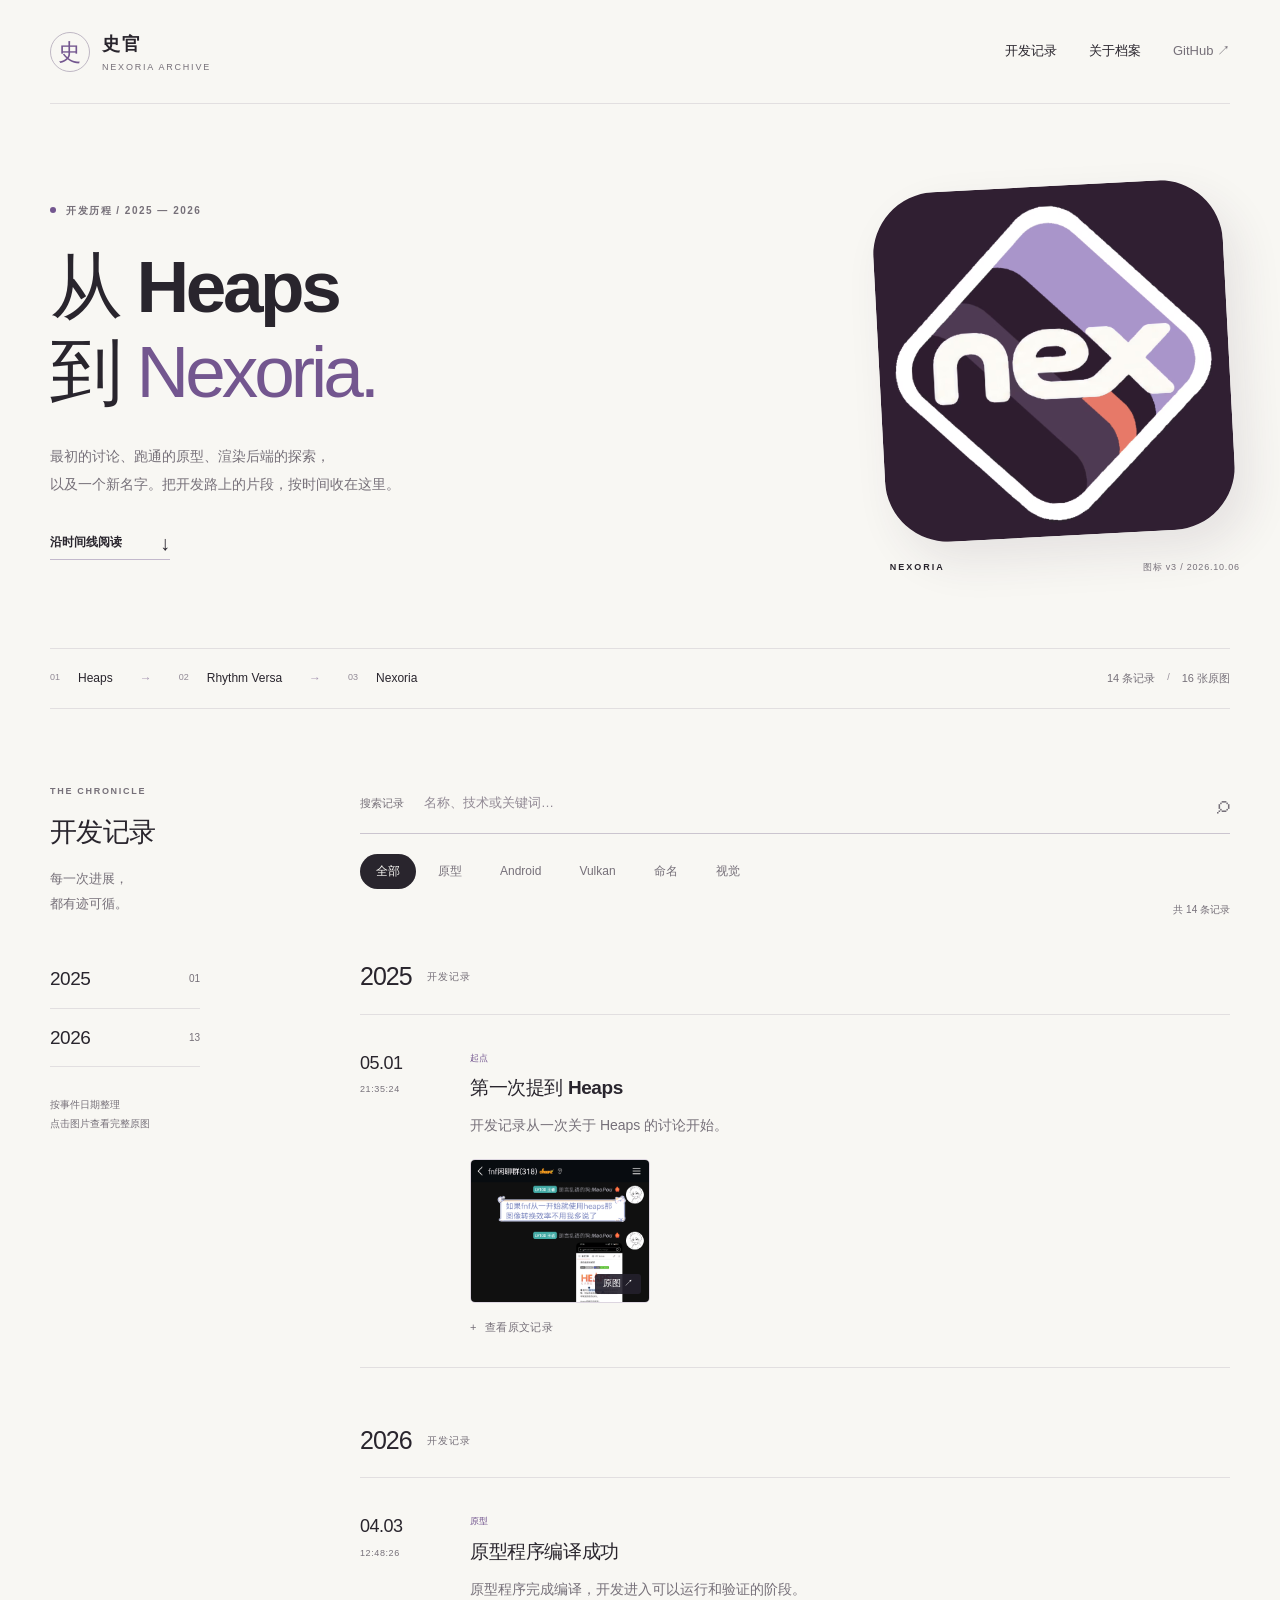
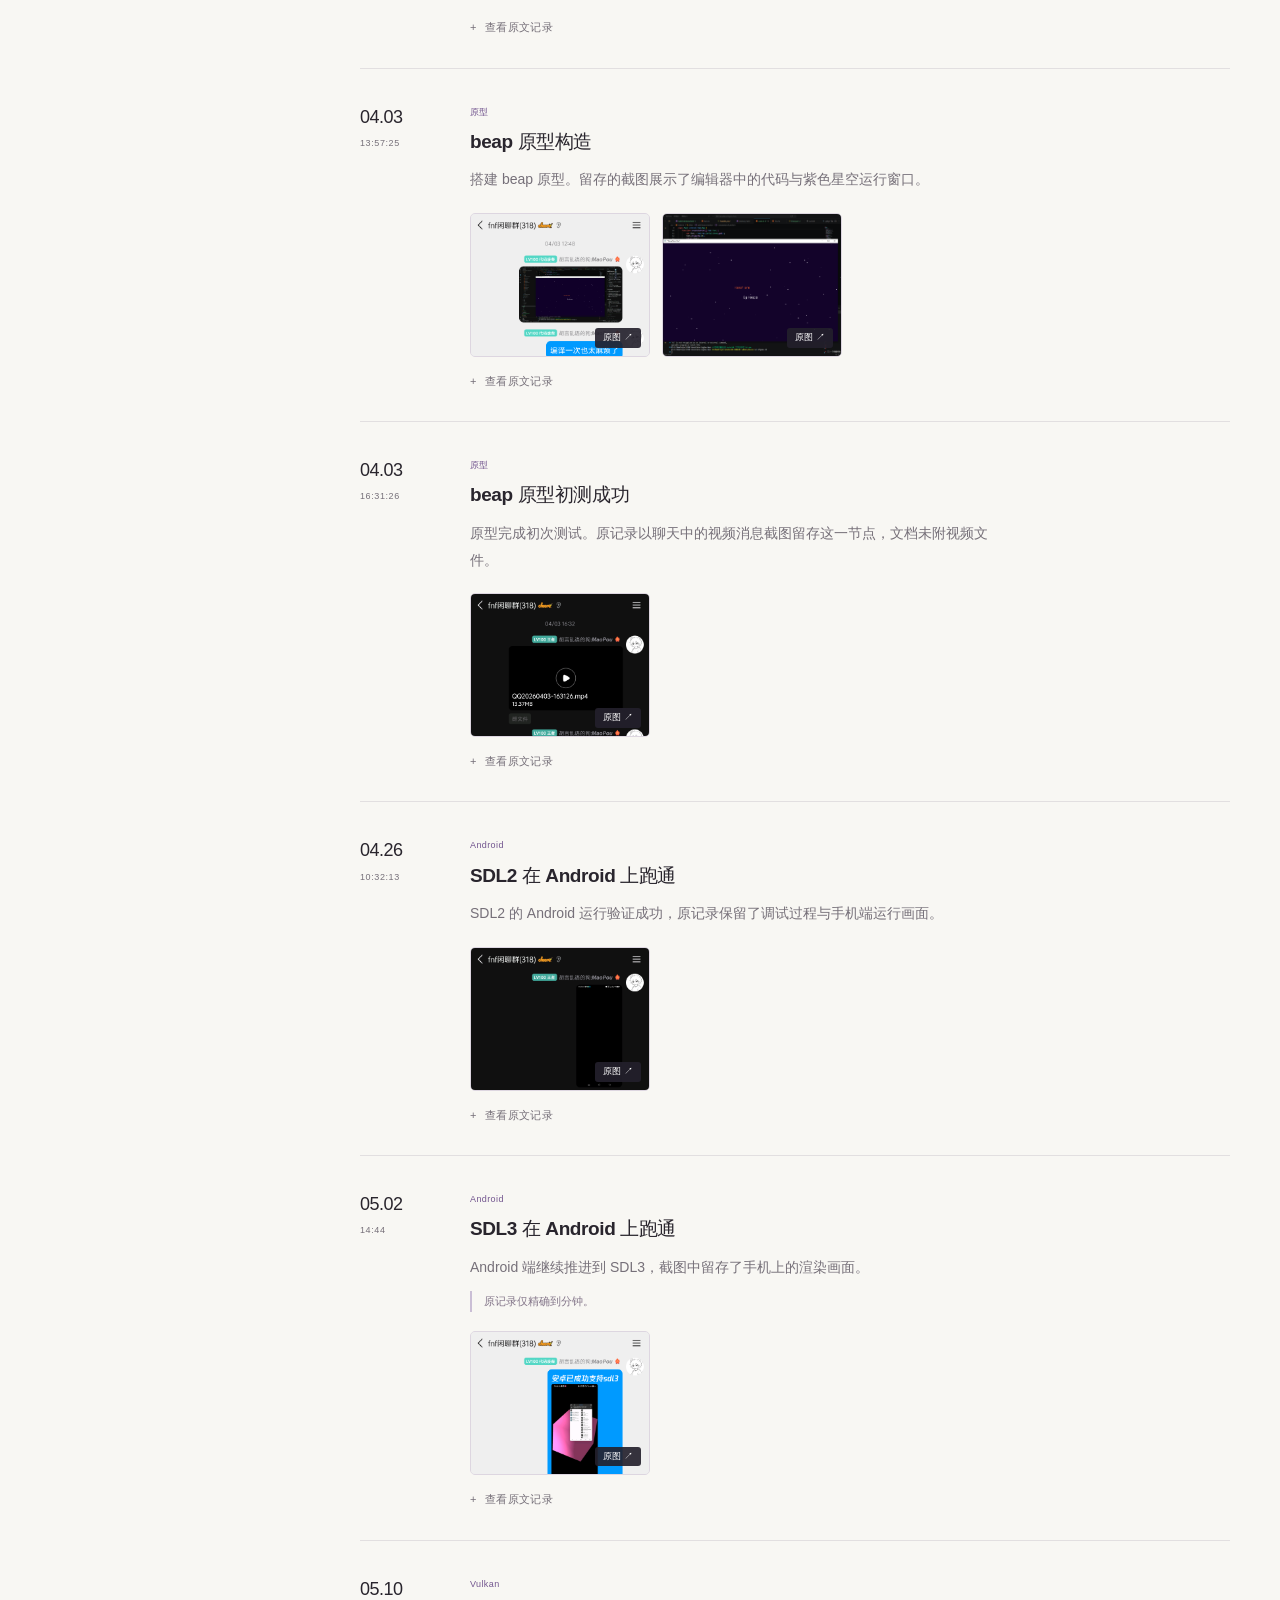
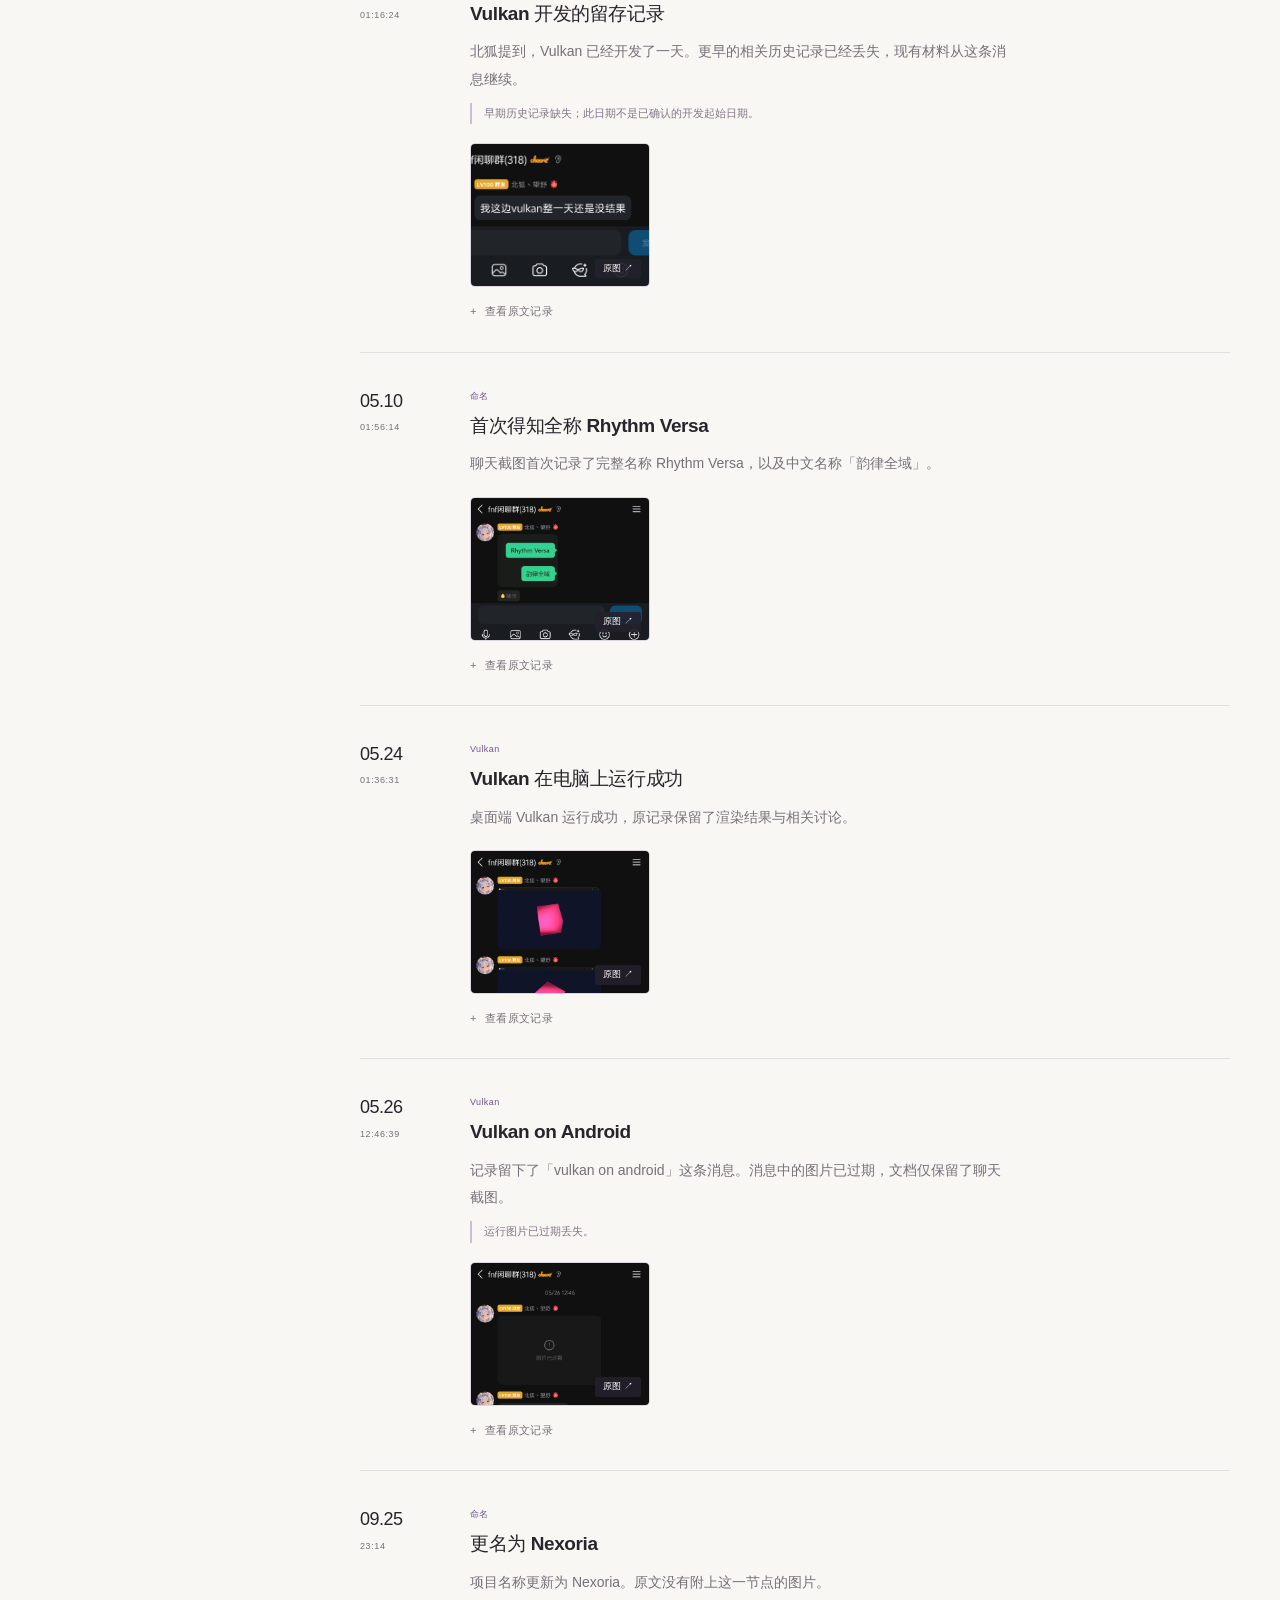
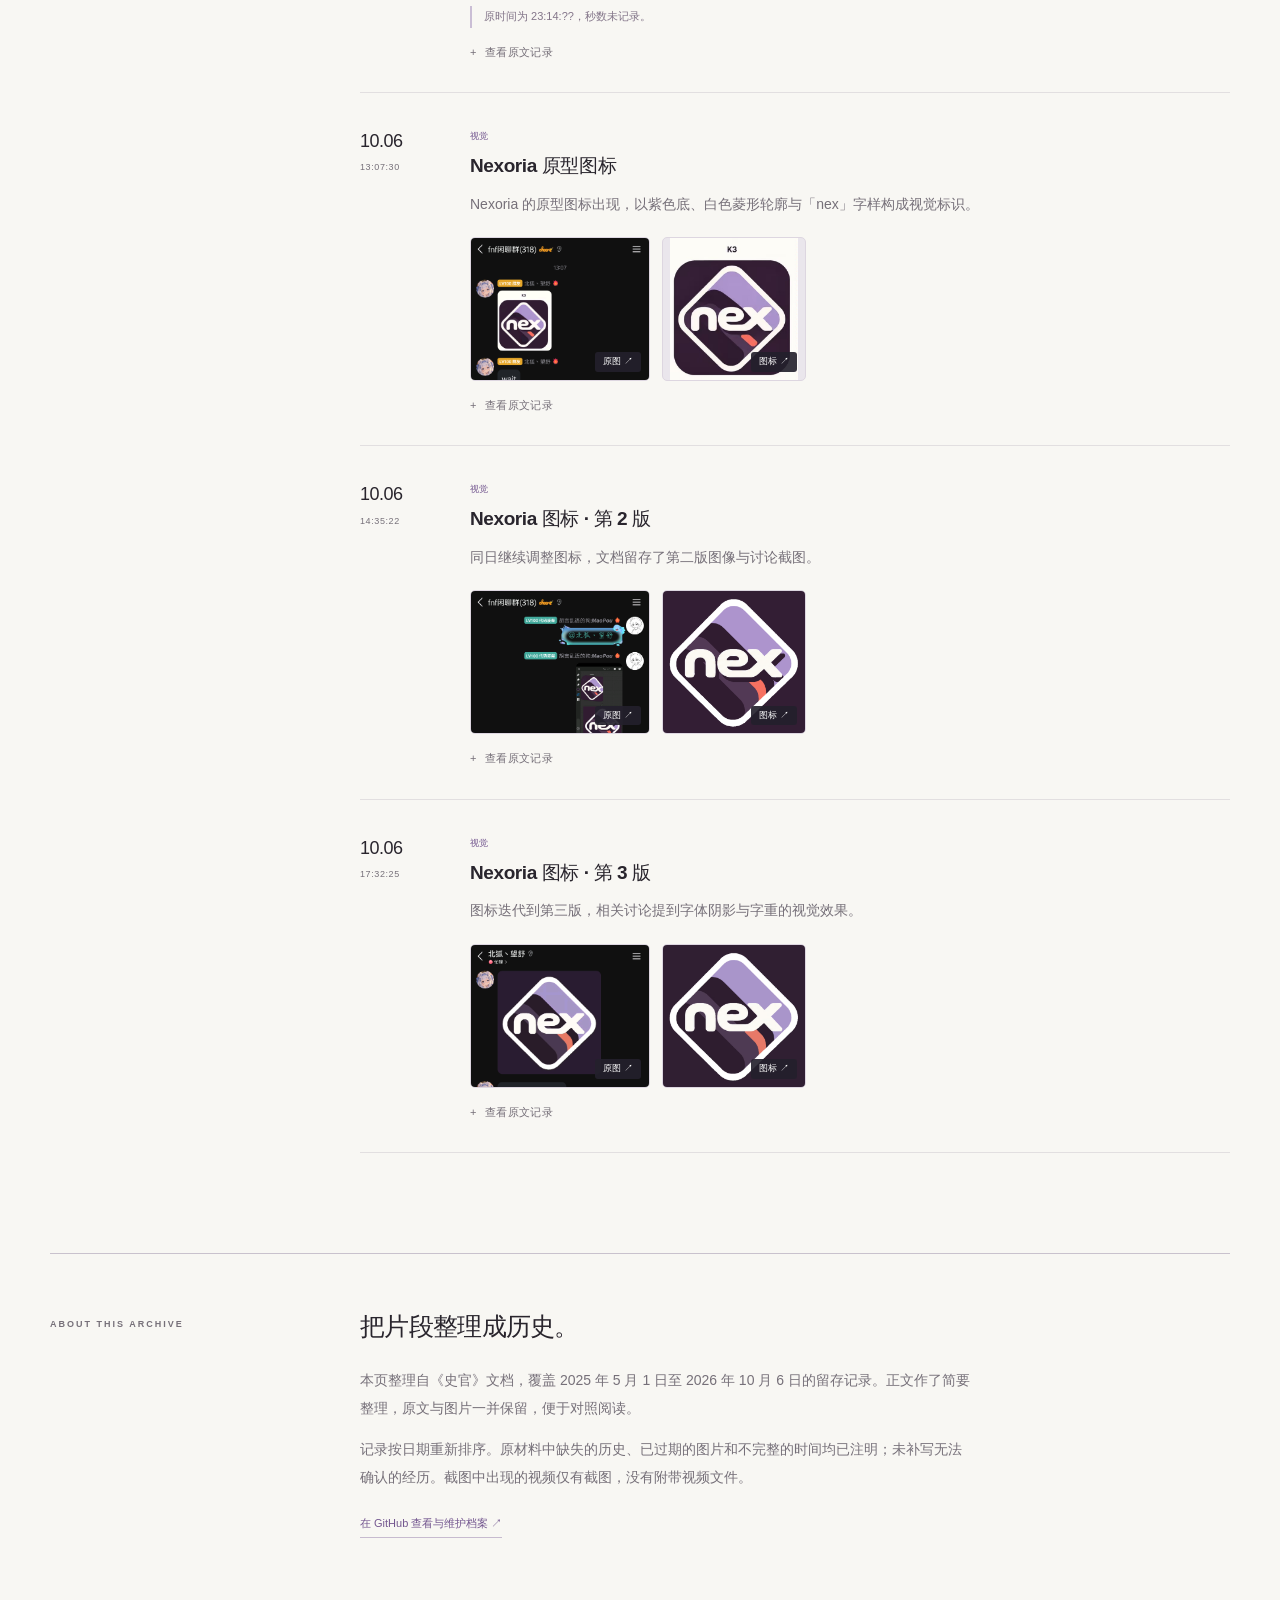
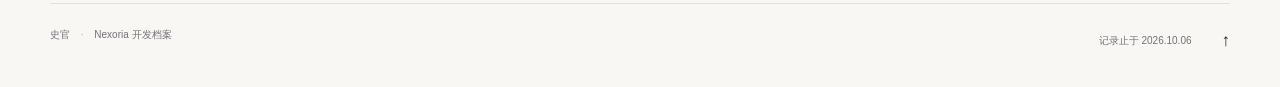
==== index.html @ 2f46d931 "Refresh stylesheet cache after readability update" ====
<!doctype html>
<html lang="zh-CN">
<head>
  <meta charset="utf-8">
  <meta name="viewport" content="width=device-width, initial-scale=1">
  <meta name="theme-color" content="#f8f7f3">
  <meta name="description" content="从 Heaps 的最初讨论到 Nexoria 的命名与图标迭代，整理自《史官》的开发时间线与原始影像。">
  <meta property="og:title" content="史官 — Nexoria 开发记录">
  <meta property="og:description" content="2025—2026 · 从 Heaps 到 Nexoria，开发历程的公开档案。">
  <meta property="og:type" content="website">
  <title>史官 — Nexoria 开发记录</title>
  <link rel="icon" type="image/jpeg" href="assets/image16.jpeg">
  <link rel="stylesheet" href="style.css?v=2">
  <script src="app.js" defer></script>
</head>
<body>
  <a class="skip-link" href="#archive">跳到开发记录</a>
  <header class="masthead wrap">
    <a class="brand" href="#top" aria-label="史官首页"><span class="brand-mark" aria-hidden="true">史</span><span>史官<small>NEXORIA ARCHIVE</small></span></a>
    <nav aria-label="主导航"><a href="#archive">开发记录</a><a href="#about">关于档案</a><a class="repo-link" href="https://github.com/heaps-lib-save/nexoria-history" target="_blank" rel="noopener noreferrer">GitHub ↗</a></nav>
  </header>
  <main id="top">
    <section class="hero wrap" aria-labelledby="hero-title">
      <div class="hero-copy"><p class="eyebrow"><span></span> 开发历程 / 2025 — 2026</p>
        <h1 id="hero-title">从 Heaps<br>到 <em>Nexoria.</em></h1>
        <p class="hero-description">最初的讨论、跑通的原型、渲染后端的探索，<br class="desktop-break">以及一个新名字。把开发路上的片段，按时间收在这里。</p>
        <a class="read-link" href="#archive">沿时间线阅读 <span aria-hidden="true">↓</span></a>
      </div>
      <figure class="hero-art"><img src="assets/image16.jpeg" width="1920" height="1920" alt="Nexoria 第三版图标：紫色底上的白色菱形与 nex 字样"><figcaption><span>NEXORIA</span><span>图标 v3 / 2026.10.06</span></figcaption></figure>
    </section>
    <div class="overview wrap"><p><span>01</span> Heaps <i>→</i> <span>02</span> Rhythm Versa <i>→</i> <span>03</span> Nexoria</p><p class="overview-count">14 条记录 <span>/</span> 16 张原图</p></div>
    <section class="archive wrap" id="archive" aria-labelledby="archive-title">
      <aside class="archive-rail"><div><p class="eyebrow">THE CHRONICLE</p><h2 id="archive-title">开发记录</h2><p class="rail-intro">每一次进展，<br>都有迹可循。</p><nav class="year-nav" aria-label="按年份阅读"><a href="#year-2025">2025 <span>01</span></a><a href="#year-2026">2026 <span>13</span></a></nav><p class="rail-note">按事件日期整理<br>点击图片查看完整原图</p></div></aside>
      <div class="archive-main">
        <div class="tools" hidden><div class="search-field"><label for="search">搜索记录</label><input id="search" type="search" placeholder="名称、技术或关键词…" autocomplete="off"><span aria-hidden="true">⌕</span></div><div class="filters" role="group" aria-label="按主题筛选"><button type="button" data-filter="全部" aria-pressed="true">全部</button><button type="button" data-filter="原型" aria-pressed="false">原型</button><button type="button" data-filter="Android" aria-pressed="false">Android</button><button type="button" data-filter="Vulkan" aria-pressed="false">Vulkan</button><button type="button" data-filter="命名" aria-pressed="false">命名</button><button type="button" data-filter="视觉" aria-pressed="false">视觉</button></div><p id="result-status" class="result-status" aria-live="polite">共 14 条记录</p></div>
        <div class="timeline"><h2 class="year-heading" id="year-2025"><span>2025</span><small>开发记录</small></h2>
<article class="event" id="first-heaps" data-category="起点" data-year="2025">
      <div class="event-date"><time datetime="2025-05-01T21:35:24"><span>05.01</span><small>21:35:24</small></time></div>
      <div class="event-body"><span class="category">起点</span><h3><a href="#first-heaps">第一次提到 Heaps</a></h3><p>开发记录从一次关于 Heaps 的讨论开始。</p><div class="event-images"><a class="image-link " href="assets/image1.jpeg" data-caption="第一次提到 Heaps · 原始记录" aria-label="查看第一次提到 Heaps · 原始记录"><img src="assets/image1.jpeg" alt="第一次提到 Heaps · 原始记录" loading="lazy" width="180" height="144"><span>原图 ↗</span></a></div>
        <details class="source"><summary>查看原文记录</summary><p>第一次提到heaps</p></details>
      </div>
    </article>
<h2 class="year-heading" id="year-2026"><span>2026</span><small>开发记录</small></h2>
<article class="event" id="prototype-build" data-category="原型" data-year="2026">
      <div class="event-date"><time datetime="2026-04-03T12:48:26"><span>04.03</span><small>12:48:26</small></time></div>
      <div class="event-body"><span class="category">原型</span><h3><a href="#prototype-build">原型程序编译成功</a></h3><p>原型程序完成编译，开发进入可以运行和验证的阶段。</p>
        <details class="source"><summary>查看原文记录</summary><p>原型程序编译成功</p></details>
      </div>
    </article>
<article class="event" id="beap-prototype" data-category="原型" data-year="2026">
      <div class="event-date"><time datetime="2026-04-03T13:57:25"><span>04.03</span><small>13:57:25</small></time></div>
      <div class="event-body"><span class="category">原型</span><h3><a href="#beap-prototype">beap 原型构造</a></h3><p>搭建 beap 原型。留存的截图展示了编辑器中的代码与紫色星空运行窗口。</p><div class="event-images"><a class="image-link " href="assets/image2.jpeg" data-caption="beap 原型构造 · 原始记录" aria-label="查看beap 原型构造 · 原始记录"><img src="assets/image2.jpeg" alt="beap 原型构造 · 原始记录" loading="lazy" width="180" height="144"><span>原图 ↗</span></a><a class="image-link " href="assets/image3.jpeg" data-caption="beap 原型构造 · 原始记录" aria-label="查看beap 原型构造 · 原始记录"><img src="assets/image3.jpeg" alt="beap 原型构造 · 原始记录" loading="lazy" width="180" height="144"><span>原图 ↗</span></a></div>
        <details class="source"><summary>查看原文记录</summary><p>beap原型构造</p></details>
      </div>
    </article>
<article class="event" id="prototype-test" data-category="原型" data-year="2026">
      <div class="event-date"><time datetime="2026-04-03T16:31:26"><span>04.03</span><small>16:31:26</small></time></div>
      <div class="event-body"><span class="category">原型</span><h3><a href="#prototype-test">beap 原型初测成功</a></h3><p>原型完成初次测试。原记录以聊天中的视频消息截图留存这一节点，文档未附视频文件。</p><div class="event-images"><a class="image-link " href="assets/image4.jpeg" data-caption="beap 原型初测成功 · 原始记录" aria-label="查看beap 原型初测成功 · 原始记录"><img src="assets/image4.jpeg" alt="beap 原型初测成功 · 原始记录" loading="lazy" width="180" height="144"><span>原图 ↗</span></a></div>
        <details class="source"><summary>查看原文记录</summary><p>beap原型初测成功</p></details>
      </div>
    </article>
<article class="event" id="sdl2-android" data-category="Android" data-year="2026">
      <div class="event-date"><time datetime="2026-04-26T10:32:13"><span>04.26</span><small>10:32:13</small></time></div>
      <div class="event-body"><span class="category">Android</span><h3><a href="#sdl2-android">SDL2 在 Android 上跑通</a></h3><p>SDL2 的 Android 运行验证成功，原记录保留了调试过程与手机端运行画面。</p><div class="event-images"><a class="image-link " href="assets/image5.jpeg" data-caption="SDL2 在 Android 上跑通 · 原始记录" aria-label="查看SDL2 在 Android 上跑通 · 原始记录"><img src="assets/image5.jpeg" alt="SDL2 在 Android 上跑通 · 原始记录" loading="lazy" width="180" height="144"><span>原图 ↗</span></a></div>
        <details class="source"><summary>查看原文记录</summary><p>sdl2安卓跑通</p></details>
      </div>
    </article>
<article class="event" id="sdl3-android" data-category="Android" data-year="2026">
      <div class="event-date"><time datetime="2026-05-02T14:44"><span>05.02</span><small>14:44</small></time></div>
      <div class="event-body"><span class="category">Android</span><h3><a href="#sdl3-android">SDL3 在 Android 上跑通</a></h3><p>Android 端继续推进到 SDL3，截图中留存了手机上的渲染画面。</p><p class="record-note">原记录仅精确到分钟。</p><div class="event-images"><a class="image-link " href="assets/image6.jpeg" data-caption="SDL3 在 Android 上跑通 · 原始记录" aria-label="查看SDL3 在 Android 上跑通 · 原始记录"><img src="assets/image6.jpeg" alt="SDL3 在 Android 上跑通 · 原始记录" loading="lazy" width="180" height="144"><span>原图 ↗</span></a></div>
        <details class="source"><summary>查看原文记录</summary><p>sdl3安卓跑通</p></details>
      </div>
    </article>
<article class="event" id="vulkan-start" data-category="Vulkan" data-year="2026">
      <div class="event-date"><time datetime="2026-05-10T01:16:24"><span>05.10</span><small>01:16:24</small></time></div>
      <div class="event-body"><span class="category">Vulkan</span><h3><a href="#vulkan-start">Vulkan 开发的留存记录</a></h3><p>北狐提到，Vulkan 已经开发了一天。更早的相关历史记录已经丢失，现有材料从这条消息继续。</p><p class="record-note">早期历史记录缺失；此日期不是已确认的开发起始日期。</p><div class="event-images"><a class="image-link " href="assets/image7.jpeg" data-caption="Vulkan 开发的留存记录 · 原始记录" aria-label="查看Vulkan 开发的留存记录 · 原始记录"><img src="assets/image7.jpeg" alt="Vulkan 开发的留存记录 · 原始记录" loading="lazy" width="180" height="144"><span>原图 ↗</span></a></div>
        <details class="source"><summary>查看原文记录</summary><p>北狐提到vulkan已经整了一天，过去历史丢失</p></details>
      </div>
    </article>
<article class="event" id="rhythm-versa" data-category="命名" data-year="2026">
      <div class="event-date"><time datetime="2026-05-10T01:56:14"><span>05.10</span><small>01:56:14</small></time></div>
      <div class="event-body"><span class="category">命名</span><h3><a href="#rhythm-versa">首次得知全称 Rhythm Versa</a></h3><p>聊天截图首次记录了完整名称 Rhythm Versa，以及中文名称「韵律全域」。</p><div class="event-images"><a class="image-link " href="assets/image9.jpeg" data-caption="首次得知全称 Rhythm Versa · 原始记录" aria-label="查看首次得知全称 Rhythm Versa · 原始记录"><img src="assets/image9.jpeg" alt="首次得知全称 Rhythm Versa · 原始记录" loading="lazy" width="180" height="144"><span>原图 ↗</span></a></div>
        <details class="source"><summary>查看原文记录</summary><p>首次得知全称</p></details>
      </div>
    </article>
<article class="event" id="vulkan-desktop" data-category="Vulkan" data-year="2026">
      <div class="event-date"><time datetime="2026-05-24T01:36:31"><span>05.24</span><small>01:36:31</small></time></div>
      <div class="event-body"><span class="category">Vulkan</span><h3><a href="#vulkan-desktop">Vulkan 在电脑上运行成功</a></h3><p>桌面端 Vulkan 运行成功，原记录保留了渲染结果与相关讨论。</p><div class="event-images"><a class="image-link " href="assets/image8.jpeg" data-caption="Vulkan 在电脑上运行成功 · 原始记录" aria-label="查看Vulkan 在电脑上运行成功 · 原始记录"><img src="assets/image8.jpeg" alt="Vulkan 在电脑上运行成功 · 原始记录" loading="lazy" width="180" height="144"><span>原图 ↗</span></a></div>
        <details class="source"><summary>查看原文记录</summary><p>vulkan电脑运行成功</p></details>
      </div>
    </article>
<article class="event" id="vulkan-android" data-category="Vulkan" data-year="2026">
      <div class="event-date"><time datetime="2026-05-26T12:46:39"><span>05.26</span><small>12:46:39</small></time></div>
      <div class="event-body"><span class="category">Vulkan</span><h3><a href="#vulkan-android">Vulkan on Android</a></h3><p>记录留下了「vulkan on android」这条消息。消息中的图片已过期，文档仅保留了聊天截图。</p><p class="record-note">运行图片已过期丢失。</p><div class="event-images"><a class="image-link " href="assets/image10.jpeg" data-caption="Vulkan on Android · 原始记录" aria-label="查看Vulkan on Android · 原始记录"><img src="assets/image10.jpeg" alt="Vulkan on Android · 原始记录" loading="lazy" width="180" height="144"><span>原图 ↗</span></a></div>
        <details class="source"><summary>查看原文记录</summary><p>vulkan on android （图片过期丢失）</p></details>
      </div>
    </article>
<article class="event" id="nexoria-name" data-category="命名" data-year="2026">
      <div class="event-date"><time datetime="2026-09-25T23:14"><span>09.25</span><small>23:14</small></time></div>
      <div class="event-body"><span class="category">命名</span><h3><a href="#nexoria-name">更名为 Nexoria</a></h3><p>项目名称更新为 Nexoria。原文没有附上这一节点的图片。</p><p class="record-note">原时间为 23:14:??，秒数未记录。</p>
        <details class="source"><summary>查看原文记录</summary><p>改名：Nexoria</p></details>
      </div>
    </article>
<article class="event" id="icon-first" data-category="视觉" data-year="2026">
      <div class="event-date"><time datetime="2026-10-06T13:07:30"><span>10.06</span><small>13:07:30</small></time></div>
      <div class="event-body"><span class="category">视觉</span><h3><a href="#icon-first">Nexoria 原型图标</a></h3><p>Nexoria 的原型图标出现，以紫色底、白色菱形轮廓与「nex」字样构成视觉标识。</p><div class="event-images"><a class="image-link " href="assets/image11.jpeg" data-caption="Nexoria 原型图标 · 原始记录" aria-label="查看Nexoria 原型图标 · 原始记录"><img src="assets/image11.jpeg" alt="Nexoria 原型图标 · 原始记录" loading="lazy" width="180" height="144"><span>原图 ↗</span></a><a class="image-link icon-image" href="assets/image12.jpeg" data-caption="Nexoria 原型图标 · 图标" aria-label="查看Nexoria 原型图标 · 图标"><img src="assets/image12.jpeg" alt="Nexoria 原型图标 · 图标" loading="lazy" width="180" height="144"><span>图标 ↗</span></a></div>
        <details class="source"><summary>查看原文记录</summary><p>Nexoria原型图标</p></details>
      </div>
    </article>
<article class="event" id="icon-second" data-category="视觉" data-year="2026">
      <div class="event-date"><time datetime="2026-10-06T14:35:22"><span>10.06</span><small>14:35:22</small></time></div>
      <div class="event-body"><span class="category">视觉</span><h3><a href="#icon-second">Nexoria 图标 · 第 2 版</a></h3><p>同日继续调整图标，文档留存了第二版图像与讨论截图。</p><div class="event-images"><a class="image-link " href="assets/image13.jpeg" data-caption="Nexoria 图标 · 第 2 版 · 原始记录" aria-label="查看Nexoria 图标 · 第 2 版 · 原始记录"><img src="assets/image13.jpeg" alt="Nexoria 图标 · 第 2 版 · 原始记录" loading="lazy" width="180" height="144"><span>原图 ↗</span></a><a class="image-link icon-image" href="assets/image14.jpeg" data-caption="Nexoria 图标 · 第 2 版 · 图标" aria-label="查看Nexoria 图标 · 第 2 版 · 图标"><img src="assets/image14.jpeg" alt="Nexoria 图标 · 第 2 版 · 图标" loading="lazy" width="180" height="144"><span>图标 ↗</span></a></div>
        <details class="source"><summary>查看原文记录</summary><p>Nexoria图标  2版</p></details>
      </div>
    </article>
<article class="event" id="icon-third" data-category="视觉" data-year="2026">
      <div class="event-date"><time datetime="2026-10-06T17:32:25"><span>10.06</span><small>17:32:25</small></time></div>
      <div class="event-body"><span class="category">视觉</span><h3><a href="#icon-third">Nexoria 图标 · 第 3 版</a></h3><p>图标迭代到第三版，相关讨论提到字体阴影与字重的视觉效果。</p><div class="event-images"><a class="image-link " href="assets/image15.jpeg" data-caption="Nexoria 图标 · 第 3 版 · 原始记录" aria-label="查看Nexoria 图标 · 第 3 版 · 原始记录"><img src="assets/image15.jpeg" alt="Nexoria 图标 · 第 3 版 · 原始记录" loading="lazy" width="180" height="144"><span>原图 ↗</span></a><a class="image-link icon-image" href="assets/image16.jpeg" data-caption="Nexoria 图标 · 第 3 版 · 图标" aria-label="查看Nexoria 图标 · 第 3 版 · 图标"><img src="assets/image16.jpeg" alt="Nexoria 图标 · 第 3 版 · 图标" loading="lazy" width="180" height="144"><span>图标 ↗</span></a></div>
        <details class="source"><summary>查看原文记录</summary><p>Nexoria图标  3版</p></details>
      </div>
    </article></div>
        <div class="empty-state" hidden><p>没有找到相关记录</p><button type="button" id="reset-filters">清除搜索与筛选</button></div>
      </div>
    </section>
    <section class="about wrap" id="about" aria-labelledby="about-title"><p class="eyebrow">ABOUT THIS ARCHIVE</p><div><h2 id="about-title">把片段整理成历史。</h2><p>本页整理自《史官》文档，覆盖 2025 年 5 月 1 日至 2026 年 10 月 6 日的留存记录。正文作了简要整理，原文与图片一并保留，便于对照阅读。</p><p>记录按日期重新排序。原材料中缺失的历史、已过期的图片和不完整的时间均已注明；未补写无法确认的经历。截图中出现的视频仅有截图，没有附带视频文件。</p><a href="https://github.com/heaps-lib-save/nexoria-history" target="_blank" rel="noopener noreferrer">在 GitHub 查看与维护档案 ↗</a></div></section>
  </main>
  <footer class="footer wrap"><span>史官 <span class="footer-dot">·</span> Nexoria 开发档案</span><span>记录止于 2026.10.06 <a href="#top" aria-label="回到顶部">↑</a></span></footer>
  <dialog id="image-viewer" aria-labelledby="viewer-caption"><div class="viewer-toolbar"><p id="viewer-caption"></p><button type="button" id="viewer-close" aria-label="关闭原图">关闭 <span aria-hidden="true">×</span></button></div><div class="viewer-image"><img id="full-image" alt=""></div><p class="viewer-hint">完整原图 · 按 Esc 关闭</p></dialog>
</body>
</html>
---- style.css ----
@charset "UTF-8";
:root{--paper:#f8f7f3;--ink:#29252d;--muted:#767079;--line:#e2dfe0;--purple:#73568f;--pale:#eeebf3;--font:Inter,"Segoe UI","PingFang SC","Microsoft YaHei",sans-serif}
*{box-sizing:border-box}html{scroll-behavior:smooth;scroll-padding-top:32px}body{margin:0;background:var(--paper);color:var(--ink);font-family:var(--font);font-size:15px;line-height:1.75;-webkit-font-smoothing:antialiased}a{color:inherit;text-decoration:none}button,input{font:inherit}button,a,input,summary{-webkit-tap-highlight-color:transparent}button{cursor:pointer}a:focus-visible,button:focus-visible,summary:focus-visible,input:focus-visible{outline:3px solid var(--purple);outline-offset:5px}a:hover{color:var(--purple)}[hidden]{display:none!important}.wrap{width:min(1180px,calc(100% - 100px));margin-inline:auto}.skip-link{position:fixed;left:16px;top:-100px;background:var(--ink);color:white;padding:12px 20px;z-index:99}.skip-link:focus{top:16px}.masthead{height:104px;display:flex;align-items:center;justify-content:space-between;border-bottom:1px solid var(--line)}.brand{display:flex;gap:12px;align-items:center;font-size:18px;letter-spacing:2px;font-weight:650}.brand small{display:block;font-size:9px;letter-spacing:1.8px;font-weight:500;line-height:1.4;color:var(--muted)}.brand-mark{width:40px;height:40px;display:grid;place-items:center;border:1px solid #bfb7c4;border-radius:50%;font-family:"Songti SC",SimSun,serif;font-size:23px;font-weight:400;color:var(--purple)}.masthead nav{display:flex;gap:32px;font-size:13px}.repo-link{color:var(--muted)}.hero{display:grid;grid-template-columns:1.45fr 1fr;gap:80px;padding-block:82px 72px;align-items:center}.eyebrow{font-size:10px;letter-spacing:2px;font-weight:600;color:var(--muted);margin:0 0 26px}.hero .eyebrow{display:flex;align-items:center;gap:10px;letter-spacing:1.5px}.eyebrow>span{width:6px;height:6px;background:var(--purple);border-radius:50%}h1{font-size:clamp(48px,5.7vw,80px);letter-spacing:-3.4px;line-height:1.16;font-weight:550;margin:0 0 28px}h1 em{font-style:normal;color:var(--purple);font-weight:500;letter-spacing:-4px}.hero-description{font-size:14px;color:var(--muted);line-height:2;margin:0 0 30px}.read-link{font-size:12px;font-weight:600;display:inline-flex;gap:38px;align-items:center;border-bottom:1px solid #c3b9cc;padding-bottom:6px}.read-link span{font-size:20px;line-height:1}.hero-art{margin:0;width:100%;max-width:350px;justify-self:end;transform:rotate(-3deg)}.hero-art>img{display:block;width:100%;height:auto;border-radius:18%;box-shadow:14px 20px 45px #39264419}.hero-art figcaption{margin-top:24px;display:flex;justify-content:space-between;font-size:9px;letter-spacing:.8px;color:var(--muted);transform:rotate(3deg)}.hero-art figcaption span:first-child{font-weight:650;letter-spacing:2px;color:var(--ink)}.overview{display:flex;align-items:center;justify-content:space-between;gap:24px;border-top:1px solid var(--line);border-bottom:1px solid var(--line);padding-block:19px}.overview p{margin:0;font-size:12px;display:flex;align-items:center;gap:18px}.overview p>span{font-size:9px;color:#928a96}.overview p>i{font-style:normal;color:#a99ab4;margin-inline:9px}.overview .overview-count{color:var(--muted);font-size:11px;gap:12px;white-space:nowrap}.archive{display:grid;grid-template-columns:230px minmax(0,1fr);gap:80px;padding-block:75px 100px}.archive-rail>div{position:sticky;top:40px}.archive-rail .eyebrow{font-size:9px;letter-spacing:1.7px;margin-bottom:12px}h2{font-size:27px;letter-spacing:-.7px;font-weight:550;line-height:1.5;margin:0}.rail-intro{font-size:13px;color:var(--muted);line-height:1.9;margin-block:15px 34px}.year-nav{width:150px;display:grid}.year-nav a{display:flex;justify-content:space-between;align-items:center;padding-block:12px;border-bottom:1px solid var(--line);font-size:19px;font-weight:500;letter-spacing:-.5px}.year-nav a span{color:var(--muted);font-size:10px;font-weight:400;letter-spacing:0}.rail-note{font-size:10px;color:var(--muted);line-height:1.9;margin-top:28px}.tools{margin-bottom:16px}.search-field{position:relative;display:flex;align-items:center;gap:20px;border-bottom:1px solid #cbc5cf;padding-bottom:10px}.search-field label{font-size:11px;color:var(--muted);white-space:nowrap}.search-field input{border:0;background:none;width:100%;min-width:0;color:var(--ink);font-size:12px;padding:8px 0;outline-offset:0}.search-field input::placeholder{color:#918994}.search-field>span{font-size:25px;color:var(--muted);line-height:1;pointer-events:none}.filters{display:flex;flex-wrap:wrap;gap:6px;margin-top:20px}.filters button{border:1px solid transparent;border-radius:40px;padding:6px 15px;background:transparent;font-size:11px;color:var(--muted);transition:background .15s,color .15s}.filters button:hover{background:var(--pale);color:var(--ink)}.filters button[aria-pressed="true"]{background:var(--ink);color:var(--paper)}.result-status{font-size:10px;color:var(--muted);text-align:right;margin:12px 0 0}.year-heading{display:flex;align-items:center;gap:15px;padding-block:24px 18px;border-bottom:1px solid var(--line);margin-bottom:0;scroll-margin-top:24px}.year-heading span{font-size:25px;font-weight:500;letter-spacing:-1px}.year-heading small{font-size:10px;font-weight:400;color:var(--muted);letter-spacing:1px}.year-heading:not(:first-child){margin-top:30px}.event{display:grid;grid-template-columns:86px minmax(0,1fr);gap:24px;border-bottom:1px solid var(--line);padding-block:28px 30px;scroll-margin-top:28px}.event-date{padding-top:5px}.event-date time{display:block;white-space:nowrap}.event-date span{display:block;font-size:18px;font-weight:500;letter-spacing:-.5px;font-variant-numeric:tabular-nums}.event-date small{display:block;font-size:9px;color:var(--muted);letter-spacing:.6px;font-variant-numeric:tabular-nums;margin-top:3px}.category{display:inline-block;font-size:9px;color:var(--purple);line-height:1.6;letter-spacing:.4px}.event h3{font-size:19px;font-weight:550;letter-spacing:-.4px;margin:5px 0 10px;line-height:1.5}.event h3 a:hover{color:var(--purple)}.event-body>p{color:var(--muted);font-size:12px;line-height:1.95;margin:0;max-width:540px}.event-body .record-note{font-size:10px;color:#837589;margin-top:10px;padding-left:12px;border-left:2px solid #cabed5}.event-images{display:flex;flex-wrap:wrap;gap:12px;margin-top:19px}.image-link{position:relative;width:180px;height:144px;overflow:hidden;border-radius:5px;background:#eae6ec;display:block;border:1px solid #ddd6e0}.image-link img{display:block;width:100%;height:100%;object-fit:cover;object-position:top;transition:transform .25s}.image-link:hover img{transform:scale(1.035)}.image-link>span{position:absolute;bottom:8px;right:8px;background:#24202ce8;color:#fff;font-size:9px;padding:2px 8px;border-radius:3px}.icon-image{width:144px}.icon-image img{object-fit:contain;object-position:center}.source{margin-top:15px;font-size:10px;color:var(--muted)}.source summary{cursor:pointer;list-style:none;width:fit-content;letter-spacing:.3px}.source summary::-webkit-details-marker{display:none}.source summary::before{content:'+';margin-right:7px;display:inline-block;width:8px}.source[open] summary::before{content:'−'}.source summary:hover{color:var(--purple)}.source p{margin:10px 0 0;color:var(--ink);font-size:11px;line-height:1.9}.empty-state{text-align:center;padding-block:70px;color:var(--muted)}.empty-state button{background:none;border:0;border-bottom:1px solid #bfb2c9;font-size:12px;color:var(--purple);padding:4px}.about{border-top:1px solid #c9c2cd;display:grid;grid-template-columns:230px minmax(0,1fr);gap:80px;padding-block:54px 65px}.about>.eyebrow{margin-top:9px;font-size:9px}.about h2{font-size:25px;margin-bottom:21px}.about p:not(.eyebrow){font-size:12px;color:var(--muted);line-height:2;margin:0 0 13px;max-width:610px}.about a{display:inline-block;font-size:11px;margin-top:10px;border-bottom:1px solid #c7bbcf;padding-bottom:3px;color:var(--purple)}.footer{border-top:1px solid var(--line);padding-block:22px 32px;display:flex;justify-content:space-between;font-size:10px;color:var(--muted)}.footer-dot{margin-inline:8px;color:#b1a5bb}.footer>span:last-child{display:flex;align-items:center;gap:30px}.footer a{font-size:17px;color:var(--ink)}dialog{color:#efedf1;border:1px solid #48414f;border-radius:10px;background:#211d27;padding:0;width:min(1000px,calc(100% - 32px));max-height:calc(100dvh - 32px);box-shadow:0 16px 70px #0006}dialog::backdrop{background:#16121dd9;backdrop-filter:blur(6px)}.viewer-toolbar{display:flex;align-items:center;justify-content:space-between;gap:20px;padding:14px 20px;border-bottom:1px solid #403949}.viewer-toolbar p{margin:0;font-size:12px}.viewer-toolbar button{display:flex;gap:14px;align-items:center;color:#eee;background:transparent;border:0;font-size:11px;padding:6px}.viewer-toolbar button span{font-size:24px;line-height:1}.viewer-image{overflow:auto;max-height:calc(100dvh - 163px);padding:20px}.viewer-image img{display:block;margin:auto;width:auto;max-width:100%;height:auto}.viewer-hint{text-align:center;font-size:10px;color:#b6aebf;margin:0;padding:10px 16px 14px}body.viewer-open{overflow:hidden}
@media(min-width:1500px){.hero{padding-block:100px 90px}}
@media(max-width:1050px){.wrap{width:calc(100% - 64px)}.hero{gap:45px}.hero-art{max-width:285px}.archive,.about{grid-template-columns:170px minmax(0,1fr);gap:45px}.overview p{gap:10px}.overview p>i{margin-inline:2px}.event{grid-template-columns:74px minmax(0,1fr);gap:20px}}
@media(max-width:720px){.wrap{width:calc(100% - 40px)}.masthead{height:82px}.brand{font-size:16px;gap:9px}.brand-mark{width:33px;height:33px;font-size:19px}.brand small{font-size:7px}.masthead nav{gap:17px;font-size:11px}.masthead nav>a:nth-child(2){display:none}.hero{grid-template-columns:minmax(0,1fr) 125px;gap:16px;padding-block:46px 38px;align-items:start}.hero .eyebrow{font-size:8px;letter-spacing:1px;margin-bottom:18px;gap:6px}h1{font-size:clamp(35px,7.8vw,54px);letter-spacing:-1.8px;margin-bottom:19px}h1 em{letter-spacing:-2px}.hero-description{font-size:11px;line-height:1.9;width:calc(100% + 141px);padding-top:12px;margin-bottom:23px;max-width:380px}.desktop-break{display:none}.hero-art{width:113px;max-width:100%;margin-top:52px}.hero-art figcaption{font-size:7px;margin-top:12px;justify-content:center}.hero-art figcaption span:last-child{display:none}.read-link{font-size:11px;gap:26px}.overview{padding-block:17px;display:block}.overview p{font-size:11px;gap:10px;flex-wrap:wrap}.overview p>span{font-size:8px}.overview .overview-count{margin-top:10px;font-size:10px}.archive{display:block;padding-block:36px 54px}.archive-rail>div{position:static;display:flex;align-items:center;justify-content:space-between;flex-wrap:wrap;gap:12px;margin-bottom:24px}.archive-rail .eyebrow,.rail-intro,.rail-note{display:none}.archive-rail h2{font-size:23px}.year-nav{display:flex;width:auto;gap:18px}.year-nav a{font-size:13px;gap:9px;border:0;padding:0}.year-nav a span{font-size:8px}.filters{gap:2px;margin-top:16px}.filters button{padding:5px 12px;font-size:10px}.result-status{margin-top:10px}.year-heading{padding-top:17px}.year-heading span{font-size:23px}.event{grid-template-columns:56px minmax(0,1fr);gap:15px;padding-block:23px}.event-date span{font-size:15px}.event-date small{font-size:8px;letter-spacing:0}.event h3{font-size:17px;margin-bottom:8px}.event-body>p{font-size:11px}.event-body .record-note{font-size:9px}.event-images{gap:9px;margin-top:15px}.image-link{width:min(140px,100%);height:125px}.event-images:has(.image-link:nth-child(2)) .image-link{width:calc(50% - 5px);max-width:140px}.icon-image{width:125px}.category{font-size:8px}.source{font-size:9px}.about{display:block;padding-block:35px 38px}.about>.eyebrow{margin-bottom:15px;font-size:8px}.about h2{font-size:23px;margin-bottom:16px}.about p:not(.eyebrow){font-size:11px}.about a{font-size:10px}.footer{font-size:9px;gap:15px;padding-block:18px 25px;align-items:start}.footer>span:last-child{gap:14px}.viewer-toolbar{padding:12px}.viewer-toolbar p{font-size:11px}.viewer-image{padding:8px}}
@media(max-width:720px){.hero{position:relative;grid-template-columns:minmax(0,1fr)}.hero-copy{width:100%}.hero .eyebrow{margin-bottom:34px;max-width:calc(100% - 74px)}.hero-art{position:absolute;right:4px;top:44px;width:64px;margin:0}.hero-art figcaption{display:none}.hero-description{width:100%;padding-top:0;max-width:430px}h1{font-size:clamp(35px,8.8vw,58px)}}
.event-body>p{font-size:14px}.event-body .record-note{font-size:11px}.source{font-size:11px}.about p:not(.eyebrow){font-size:14px}.search-field input{font-size:13px}.filters button{font-size:12px}
@media(max-width:720px){.event-body>p{font-size:13px}.event-body .record-note{font-size:11px}.event-date small{font-size:9px}.source{font-size:10px}.about p:not(.eyebrow){font-size:13px}.hero-description{font-size:12px}.filters button{font-size:11px;padding-inline:11px}}
@media(prefers-reduced-motion:reduce){html{scroll-behavior:auto}*,*::before,*::after{transition:none!important}}
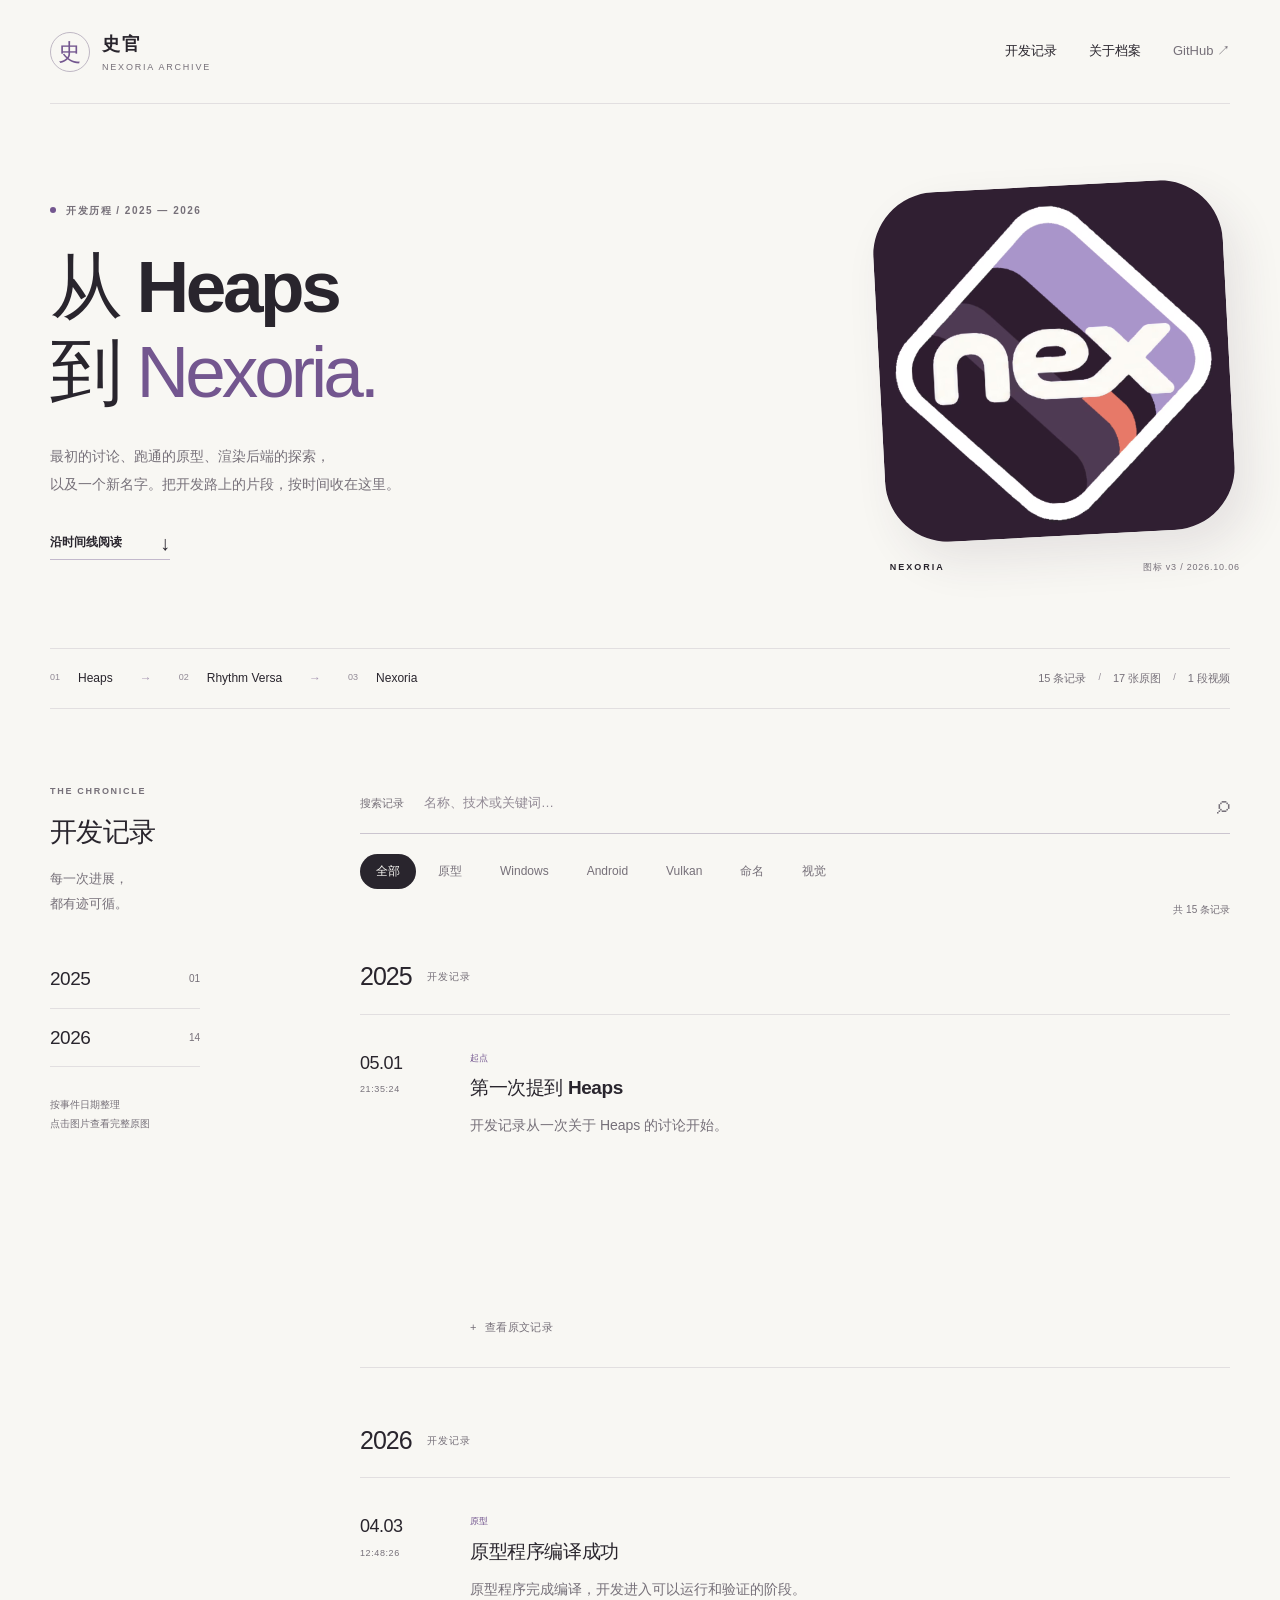
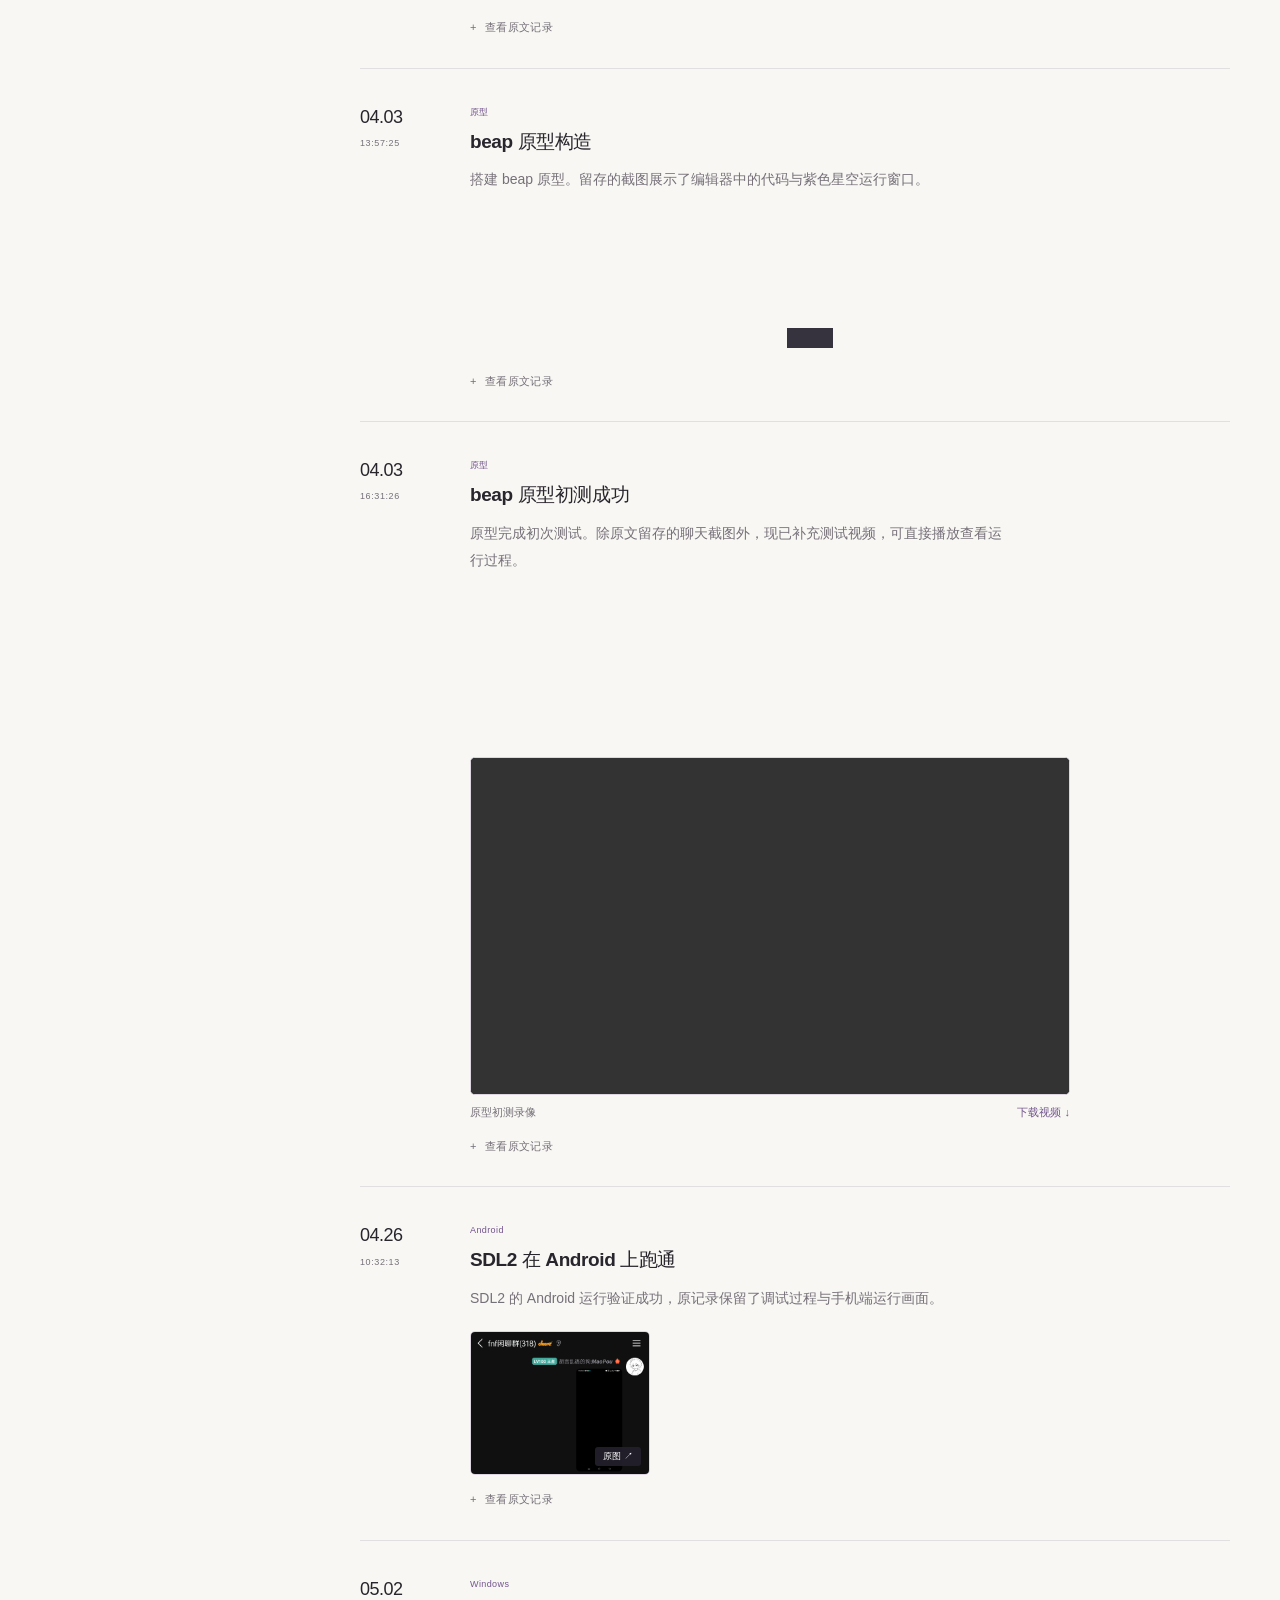
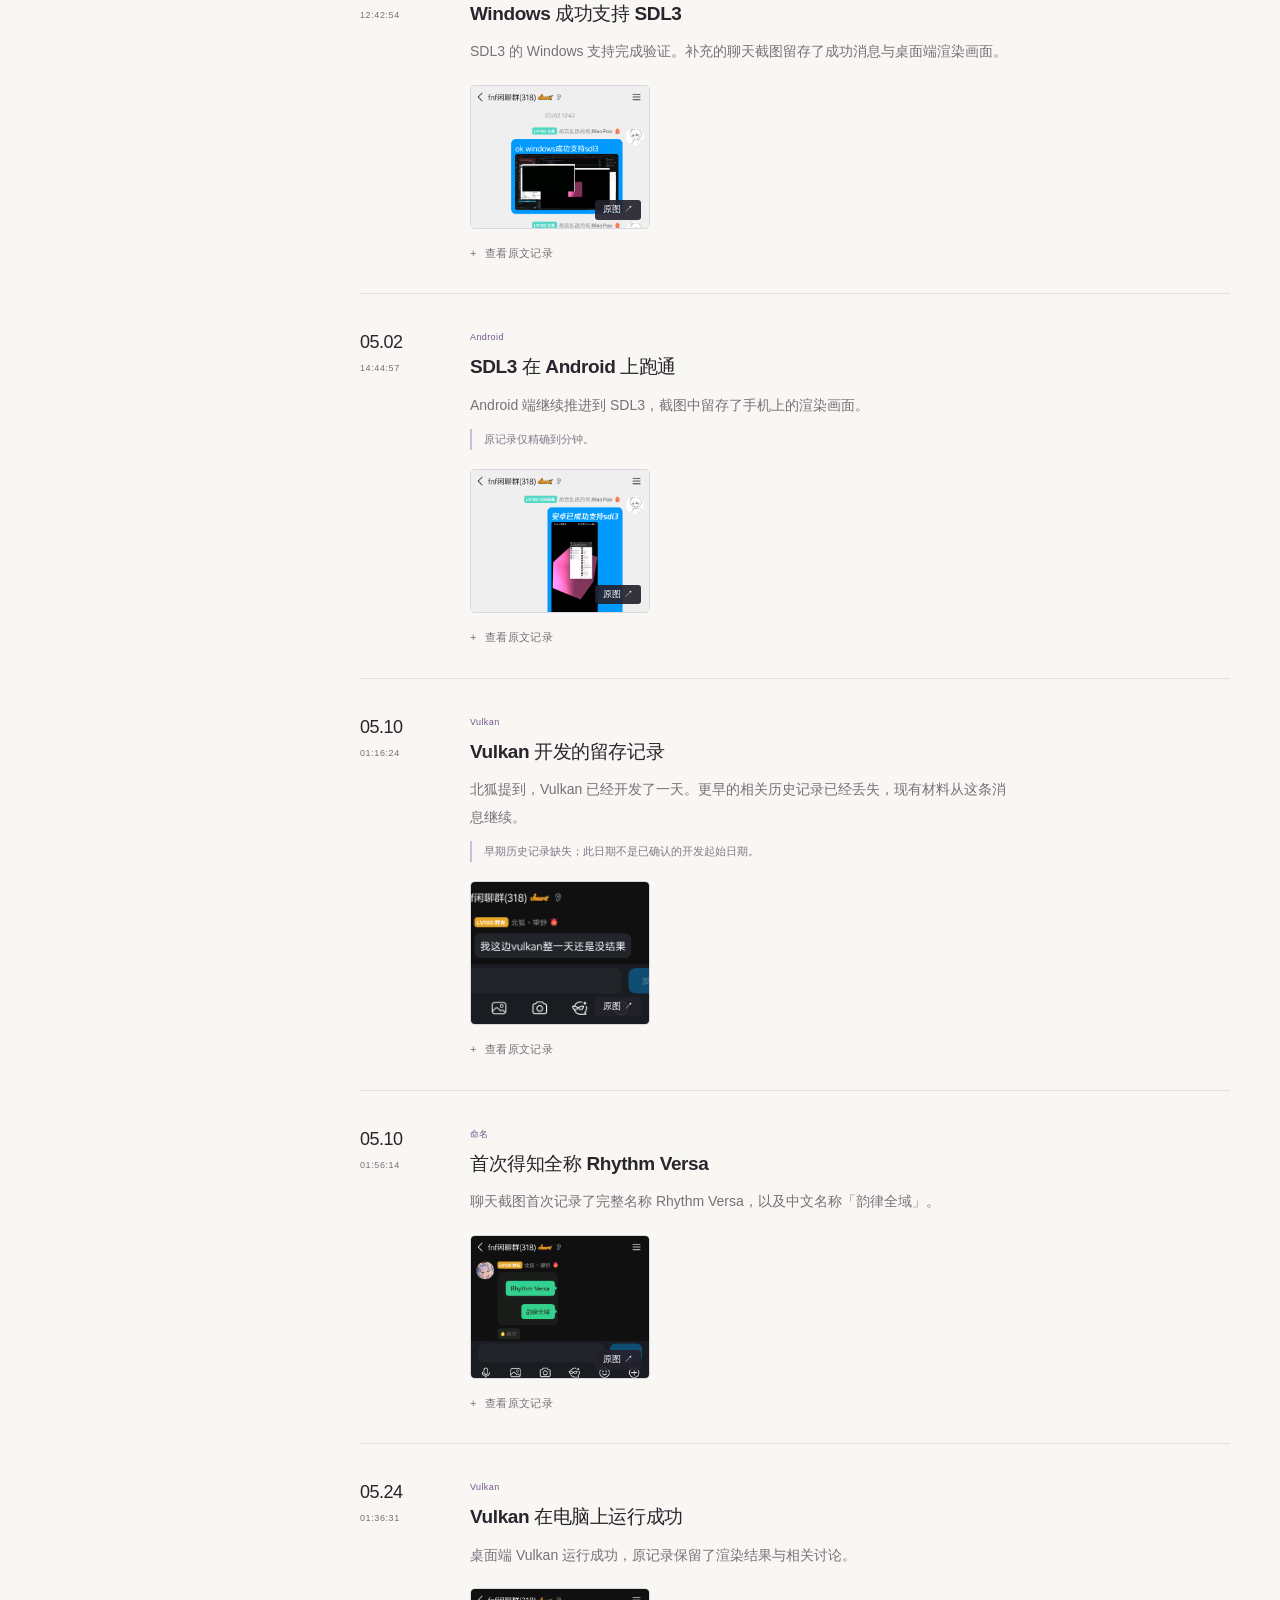
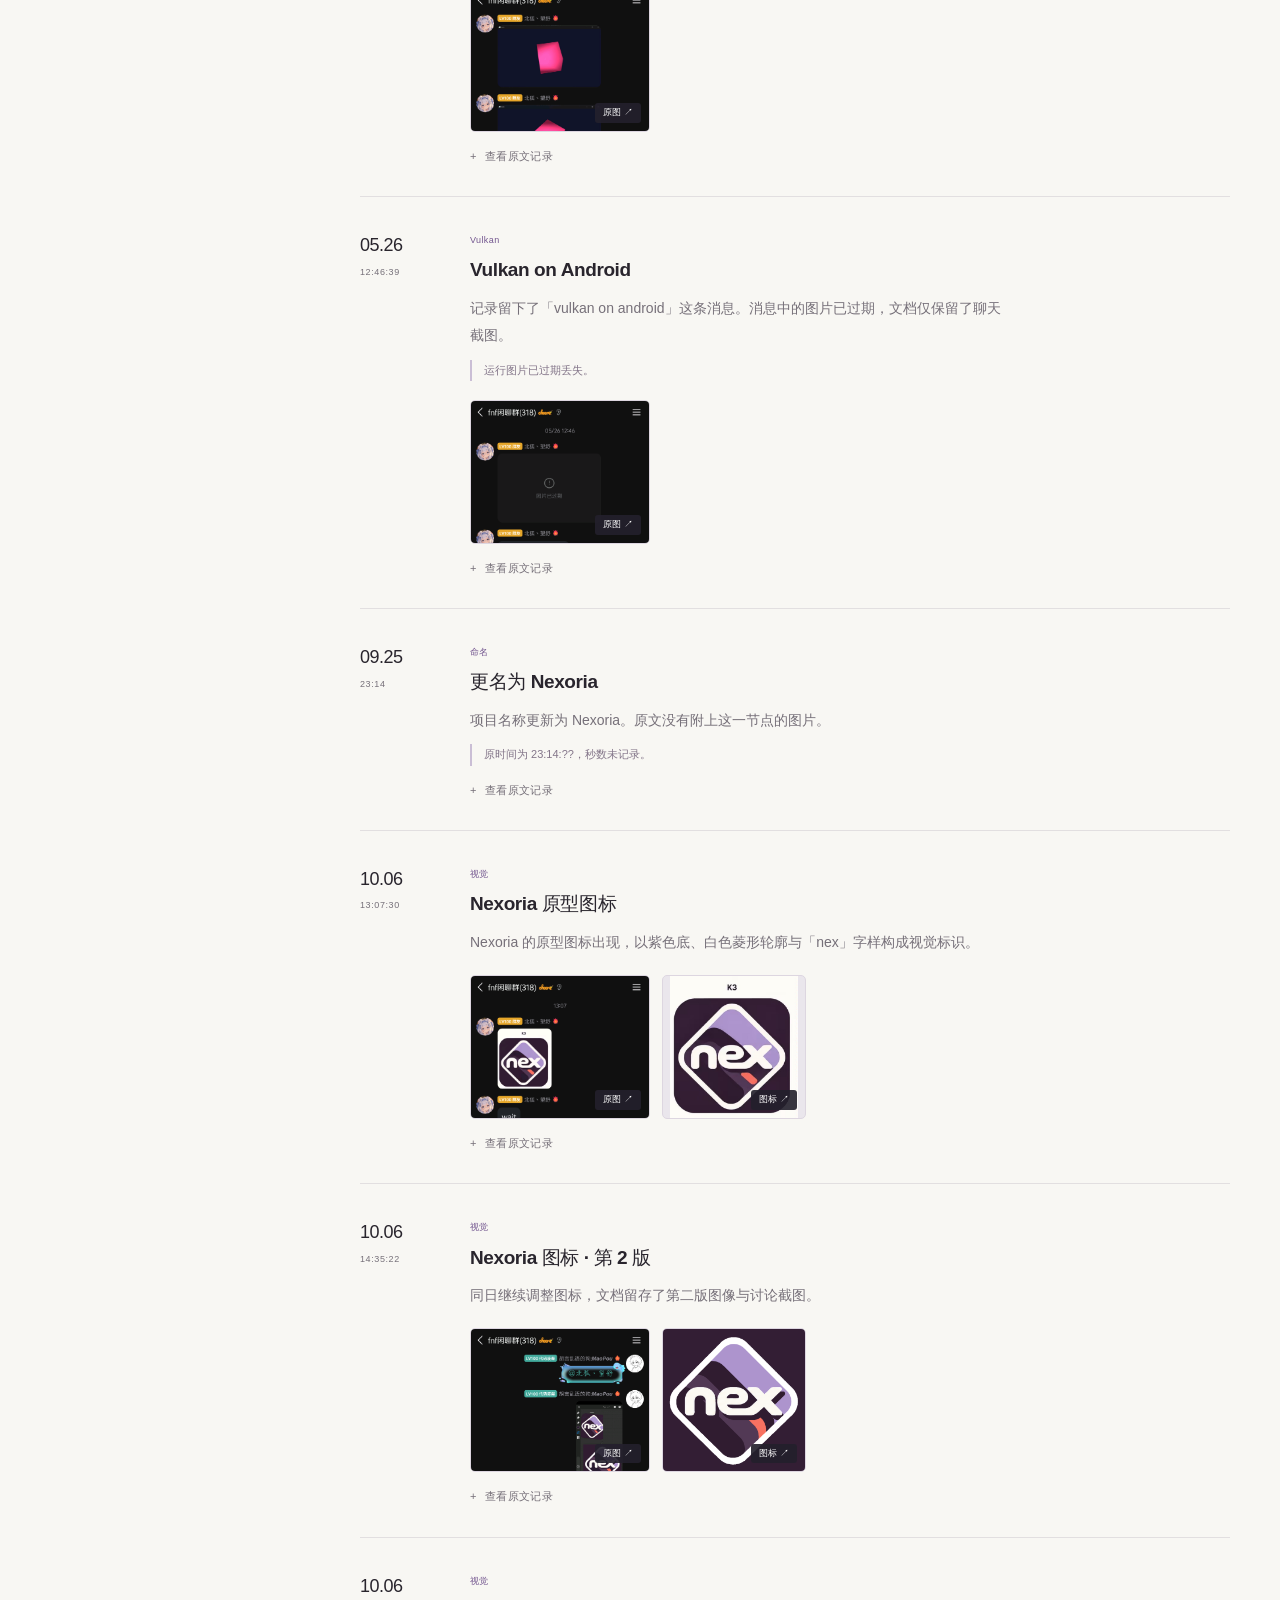
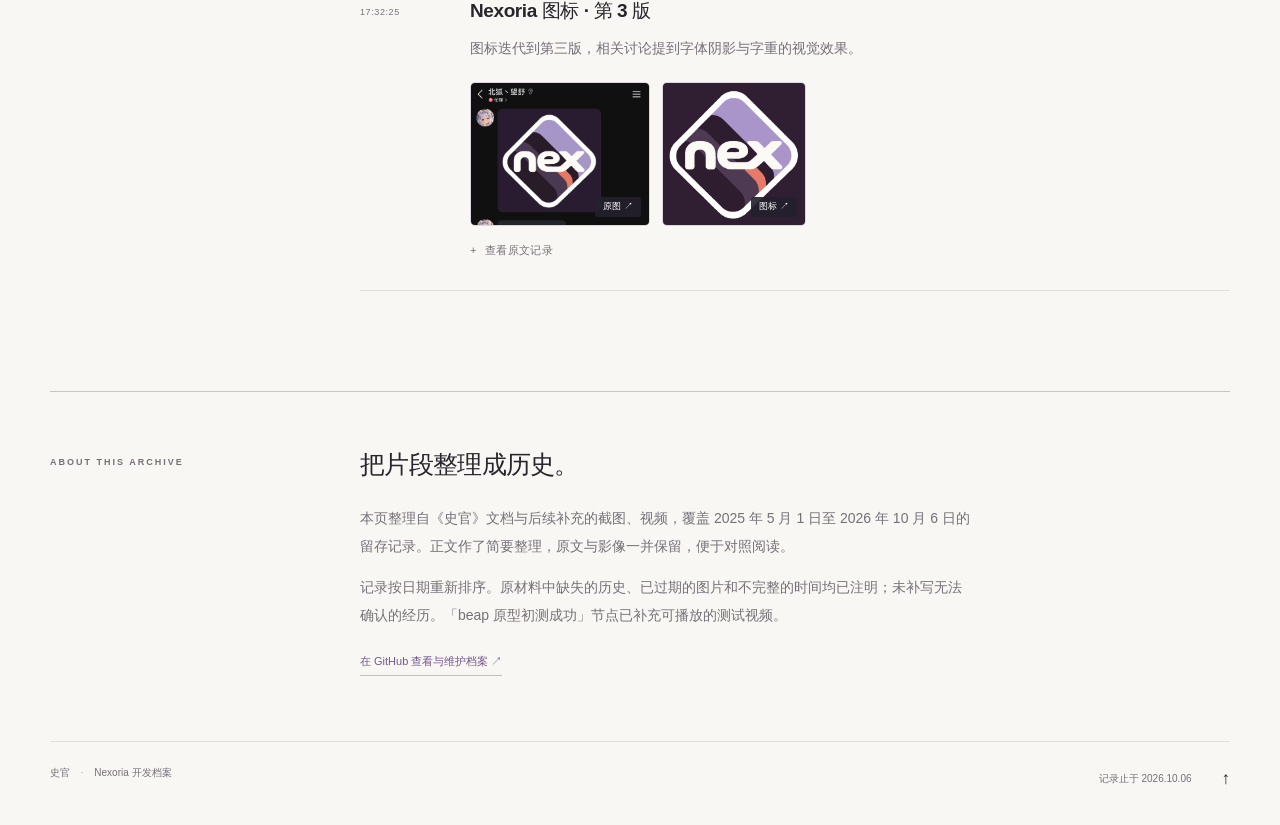
==== commit d93e26b4: "Add Windows SDL3 milestone and playable beap prototype video" ====
--- a/index.html
+++ b/index.html
@@ -10,7 +10,7 @@
   <meta property="og:type" content="website">
   <title>史官 — Nexoria 开发记录</title>
   <link rel="icon" type="image/jpeg" href="assets/image16.jpeg">
-  <link rel="stylesheet" href="style.css?v=2">
+  <link rel="stylesheet" href="style.css?v=3">
   <script src="app.js" defer></script>
 </head>
 <body>
@@ -28,11 +28,11 @@
       </div>
       <figure class="hero-art"><img src="assets/image16.jpeg" width="1920" height="1920" alt="Nexoria 第三版图标：紫色底上的白色菱形与 nex 字样"><figcaption><span>NEXORIA</span><span>图标 v3 / 2026.10.06</span></figcaption></figure>
     </section>
-    <div class="overview wrap"><p><span>01</span> Heaps <i>→</i> <span>02</span> Rhythm Versa <i>→</i> <span>03</span> Nexoria</p><p class="overview-count">14 条记录 <span>/</span> 16 张原图</p></div>
+    <div class="overview wrap"><p><span>01</span> Heaps <i>→</i> <span>02</span> Rhythm Versa <i>→</i> <span>03</span> Nexoria</p><p class="overview-count">15 条记录 <span>/</span> 17 张原图 <span>/</span> 1 段视频</p></div>
     <section class="archive wrap" id="archive" aria-labelledby="archive-title">
-      <aside class="archive-rail"><div><p class="eyebrow">THE CHRONICLE</p><h2 id="archive-title">开发记录</h2><p class="rail-intro">每一次进展，<br>都有迹可循。</p><nav class="year-nav" aria-label="按年份阅读"><a href="#year-2025">2025 <span>01</span></a><a href="#year-2026">2026 <span>13</span></a></nav><p class="rail-note">按事件日期整理<br>点击图片查看完整原图</p></div></aside>
+      <aside class="archive-rail"><div><p class="eyebrow">THE CHRONICLE</p><h2 id="archive-title">开发记录</h2><p class="rail-intro">每一次进展，<br>都有迹可循。</p><nav class="year-nav" aria-label="按年份阅读"><a href="#year-2025">2025 <span>01</span></a><a href="#year-2026">2026 <span>14</span></a></nav><p class="rail-note">按事件日期整理<br>点击图片查看完整原图</p></div></aside>
       <div class="archive-main">
-        <div class="tools" hidden><div class="search-field"><label for="search">搜索记录</label><input id="search" type="search" placeholder="名称、技术或关键词…" autocomplete="off"><span aria-hidden="true">⌕</span></div><div class="filters" role="group" aria-label="按主题筛选"><button type="button" data-filter="全部" aria-pressed="true">全部</button><button type="button" data-filter="原型" aria-pressed="false">原型</button><button type="button" data-filter="Android" aria-pressed="false">Android</button><button type="button" data-filter="Vulkan" aria-pressed="false">Vulkan</button><button type="button" data-filter="命名" aria-pressed="false">命名</button><button type="button" data-filter="视觉" aria-pressed="false">视觉</button></div><p id="result-status" class="result-status" aria-live="polite">共 14 条记录</p></div>
+        <div class="tools" hidden><div class="search-field"><label for="search">搜索记录</label><input id="search" type="search" placeholder="名称、技术或关键词…" autocomplete="off"><span aria-hidden="true">⌕</span></div><div class="filters" role="group" aria-label="按主题筛选"><button type="button" data-filter="全部" aria-pressed="true">全部</button><button type="button" data-filter="原型" aria-pressed="false">原型</button><button type="button" data-filter="Windows" aria-pressed="false">Windows</button><button type="button" data-filter="Android" aria-pressed="false">Android</button><button type="button" data-filter="Vulkan" aria-pressed="false">Vulkan</button><button type="button" data-filter="命名" aria-pressed="false">命名</button><button type="button" data-filter="视觉" aria-pressed="false">视觉</button></div><p id="result-status" class="result-status" aria-live="polite">共 15 条记录</p></div>
         <div class="timeline"><h2 class="year-heading" id="year-2025"><span>2025</span><small>开发记录</small></h2>
 <article class="event" id="first-heaps" data-category="起点" data-year="2025">
       <div class="event-date"><time datetime="2025-05-01T21:35:24"><span>05.01</span><small>21:35:24</small></time></div>
@@ -55,7 +55,7 @@
     </article>
 <article class="event" id="prototype-test" data-category="原型" data-year="2026">
       <div class="event-date"><time datetime="2026-04-03T16:31:26"><span>04.03</span><small>16:31:26</small></time></div>
-      <div class="event-body"><span class="category">原型</span><h3><a href="#prototype-test">beap 原型初测成功</a></h3><p>原型完成初次测试。原记录以聊天中的视频消息截图留存这一节点，文档未附视频文件。</p><div class="event-images"><a class="image-link " href="assets/image4.jpeg" data-caption="beap 原型初测成功 · 原始记录" aria-label="查看beap 原型初测成功 · 原始记录"><img src="assets/image4.jpeg" alt="beap 原型初测成功 · 原始记录" loading="lazy" width="180" height="144"><span>原图 ↗</span></a></div>
+      <div class="event-body"><span class="category">原型</span><h3><a href="#prototype-test">beap 原型初测成功</a></h3><p>原型完成初次测试。除原文留存的聊天截图外，现已补充测试视频，可直接播放查看运行过程。</p><div class="event-images"><a class="image-link " href="assets/image4.jpeg" data-caption="beap 原型初测成功 · 原始记录" aria-label="查看beap 原型初测成功 · 原始记录"><img src="assets/image4.jpeg" alt="beap 原型初测成功 · 原始记录" loading="lazy" width="180" height="144"><span>原图 ↗</span></a></div><figure class="event-video"><video controls playsinline preload="metadata" aria-label="beap 原型初测成功测试视频"><source src="assets/beap-prototype-test.mp4" type="video/mp4"><p>浏览器不支持视频播放，请<a href="assets/beap-prototype-test.mp4">打开原视频</a>。</p></video><figcaption><span>原型初测录像</span><a href="assets/beap-prototype-test.mp4" download>下载视频 ↓</a></figcaption></figure>
         <details class="source"><summary>查看原文记录</summary><p>beap原型初测成功</p></details>
       </div>
     </article>
@@ -65,8 +65,14 @@
         <details class="source"><summary>查看原文记录</summary><p>sdl2安卓跑通</p></details>
       </div>
     </article>
+<article class="event" id="sdl3-windows" data-category="Windows" data-year="2026">
+      <div class="event-date"><time datetime="2026-05-02T12:42:54"><span>05.02</span><small>12:42:54</small></time></div>
+      <div class="event-body"><span class="category">Windows</span><h3><a href="#sdl3-windows">Windows 成功支持 SDL3</a></h3><p>SDL3 的 Windows 支持完成验证。补充的聊天截图留存了成功消息与桌面端渲染画面。</p><div class="event-images"><a class="image-link " href="assets/windows-sdl3.png" data-caption="Windows 成功支持 SDL3 · 原始记录" aria-label="查看Windows 成功支持 SDL3 · 原始记录"><img src="assets/windows-sdl3.png" alt="Windows 成功支持 SDL3 · 原始记录" loading="lazy" width="180" height="144"><span>原图 ↗</span></a></div>
+        <details class="source"><summary>查看原文记录</summary><p>ok windows成功支持sdl3</p></details>
+      </div>
+    </article>
 <article class="event" id="sdl3-android" data-category="Android" data-year="2026">
-      <div class="event-date"><time datetime="2026-05-02T14:44"><span>05.02</span><small>14:44</small></time></div>
+      <div class="event-date"><time datetime="2026-05-02T14:44:57"><span>05.02</span><small>14:44:57</small></time></div>
       <div class="event-body"><span class="category">Android</span><h3><a href="#sdl3-android">SDL3 在 Android 上跑通</a></h3><p>Android 端继续推进到 SDL3，截图中留存了手机上的渲染画面。</p><p class="record-note">原记录仅精确到分钟。</p><div class="event-images"><a class="image-link " href="assets/image6.jpeg" data-caption="SDL3 在 Android 上跑通 · 原始记录" aria-label="查看SDL3 在 Android 上跑通 · 原始记录"><img src="assets/image6.jpeg" alt="SDL3 在 Android 上跑通 · 原始记录" loading="lazy" width="180" height="144"><span>原图 ↗</span></a></div>
         <details class="source"><summary>查看原文记录</summary><p>sdl3安卓跑通</p></details>
       </div>
@@ -122,7 +128,7 @@
         <div class="empty-state" hidden><p>没有找到相关记录</p><button type="button" id="reset-filters">清除搜索与筛选</button></div>
       </div>
     </section>
-    <section class="about wrap" id="about" aria-labelledby="about-title"><p class="eyebrow">ABOUT THIS ARCHIVE</p><div><h2 id="about-title">把片段整理成历史。</h2><p>本页整理自《史官》文档，覆盖 2025 年 5 月 1 日至 2026 年 10 月 6 日的留存记录。正文作了简要整理，原文与图片一并保留，便于对照阅读。</p><p>记录按日期重新排序。原材料中缺失的历史、已过期的图片和不完整的时间均已注明；未补写无法确认的经历。截图中出现的视频仅有截图，没有附带视频文件。</p><a href="https://github.com/heaps-lib-save/nexoria-history" target="_blank" rel="noopener noreferrer">在 GitHub 查看与维护档案 ↗</a></div></section>
+    <section class="about wrap" id="about" aria-labelledby="about-title"><p class="eyebrow">ABOUT THIS ARCHIVE</p><div><h2 id="about-title">把片段整理成历史。</h2><p>本页整理自《史官》文档与后续补充的截图、视频，覆盖 2025 年 5 月 1 日至 2026 年 10 月 6 日的留存记录。正文作了简要整理，原文与影像一并保留，便于对照阅读。</p><p>记录按日期重新排序。原材料中缺失的历史、已过期的图片和不完整的时间均已注明；未补写无法确认的经历。「beap 原型初测成功」节点已补充可播放的测试视频。</p><a href="https://github.com/heaps-lib-save/nexoria-history" target="_blank" rel="noopener noreferrer">在 GitHub 查看与维护档案 ↗</a></div></section>
   </main>
   <footer class="footer wrap"><span>史官 <span class="footer-dot">·</span> Nexoria 开发档案</span><span>记录止于 2026.10.06 <a href="#top" aria-label="回到顶部">↑</a></span></footer>
   <dialog id="image-viewer" aria-labelledby="viewer-caption"><div class="viewer-toolbar"><p id="viewer-caption"></p><button type="button" id="viewer-close" aria-label="关闭原图">关闭 <span aria-hidden="true">×</span></button></div><div class="viewer-image"><img id="full-image" alt=""></div><p class="viewer-hint">完整原图 · 按 Esc 关闭</p></dialog>
--- a/style.css
+++ b/style.css
@@ -8,3 +8,6 @@
 .event-body>p{font-size:14px}.event-body .record-note{font-size:11px}.source{font-size:11px}.about p:not(.eyebrow){font-size:14px}.search-field input{font-size:13px}.filters button{font-size:12px}
 @media(max-width:720px){.event-body>p{font-size:13px}.event-body .record-note{font-size:11px}.event-date small{font-size:9px}.source{font-size:10px}.about p:not(.eyebrow){font-size:13px}.hero-description{font-size:12px}.filters button{font-size:11px;padding-inline:11px}}
 @media(prefers-reduced-motion:reduce){html{scroll-behavior:auto}*,*::before,*::after{transition:none!important}}
+
+.event-video{margin:20px 0 0;max-width:600px}.event-video video{display:block;width:100%;height:auto;aspect-ratio:16/9;object-fit:contain;border-radius:5px;background:#17131c;border:1px solid #ddd6e0}.event-video figcaption{display:flex;justify-content:space-between;gap:16px;flex-wrap:wrap;margin-top:8px;font-size:11px;color:var(--muted)}.event-video figcaption a{color:var(--purple)}.overview .overview-count{flex-wrap:wrap}
+
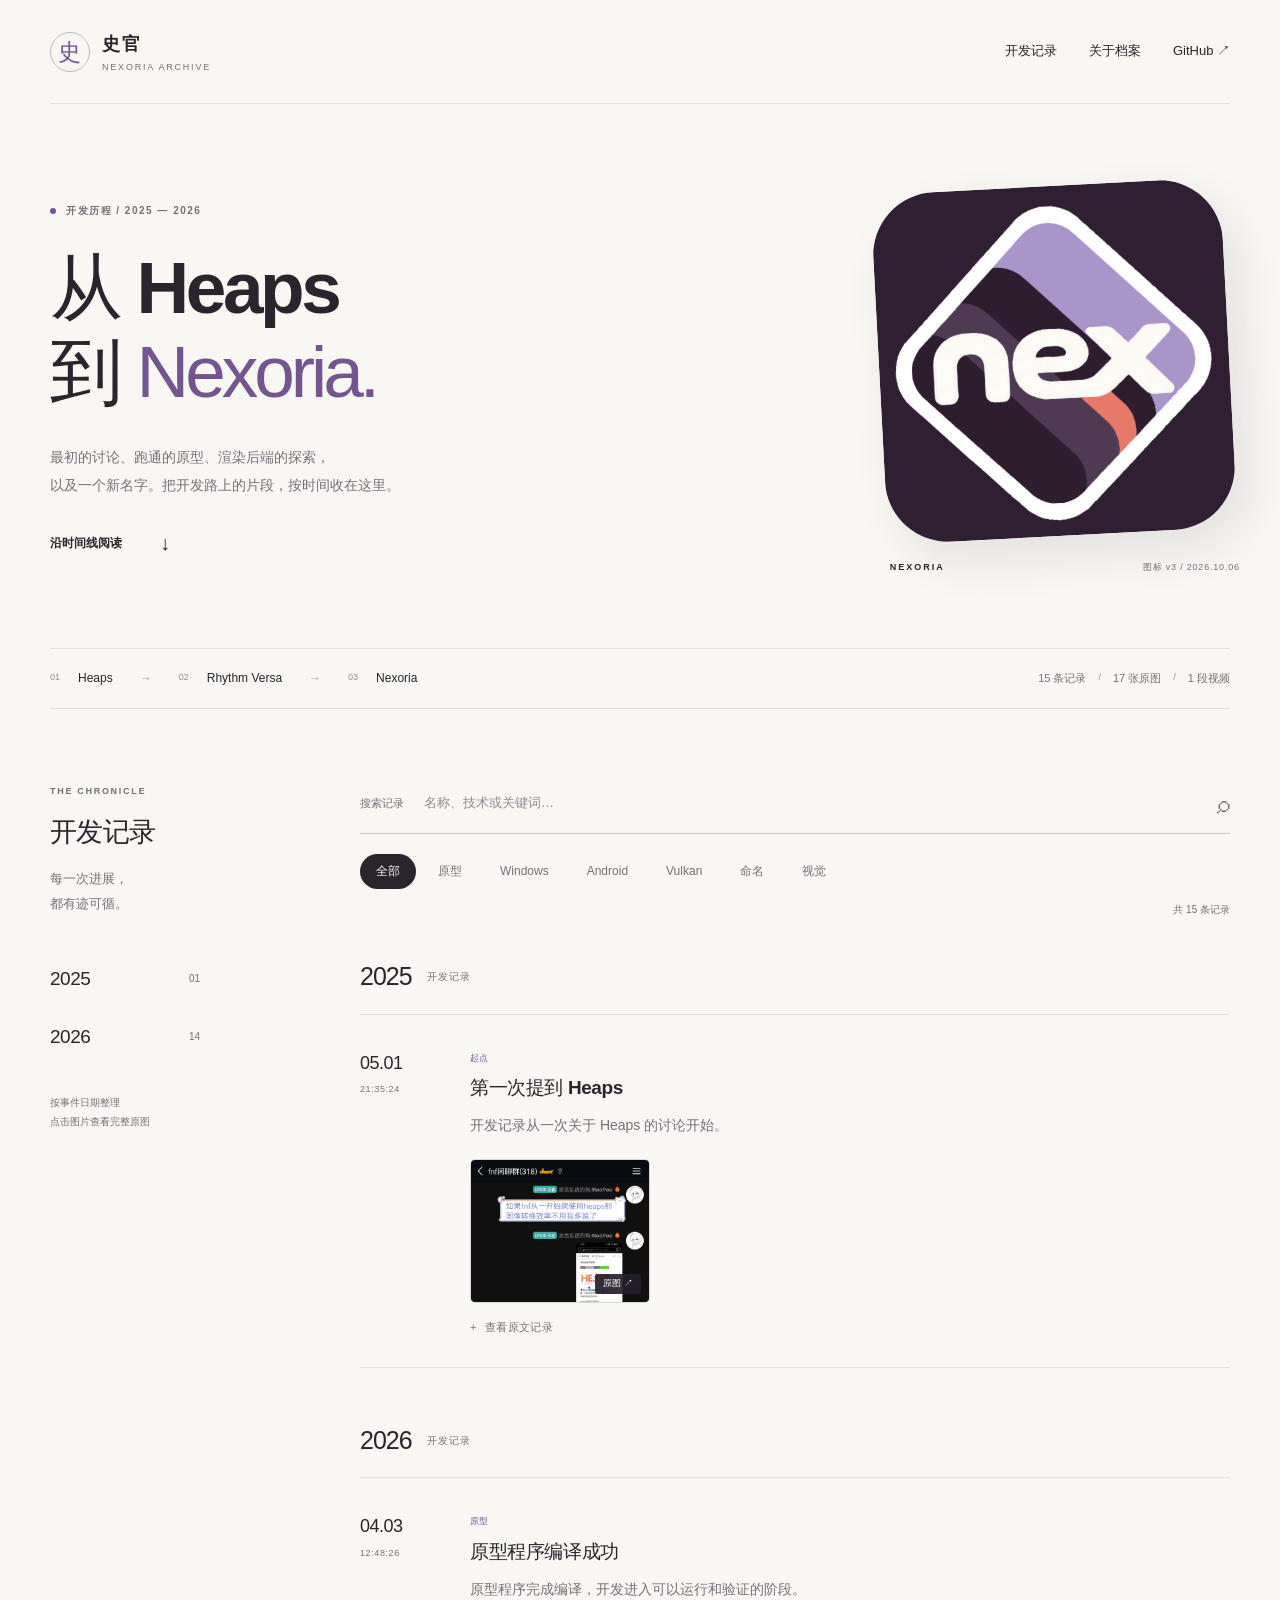
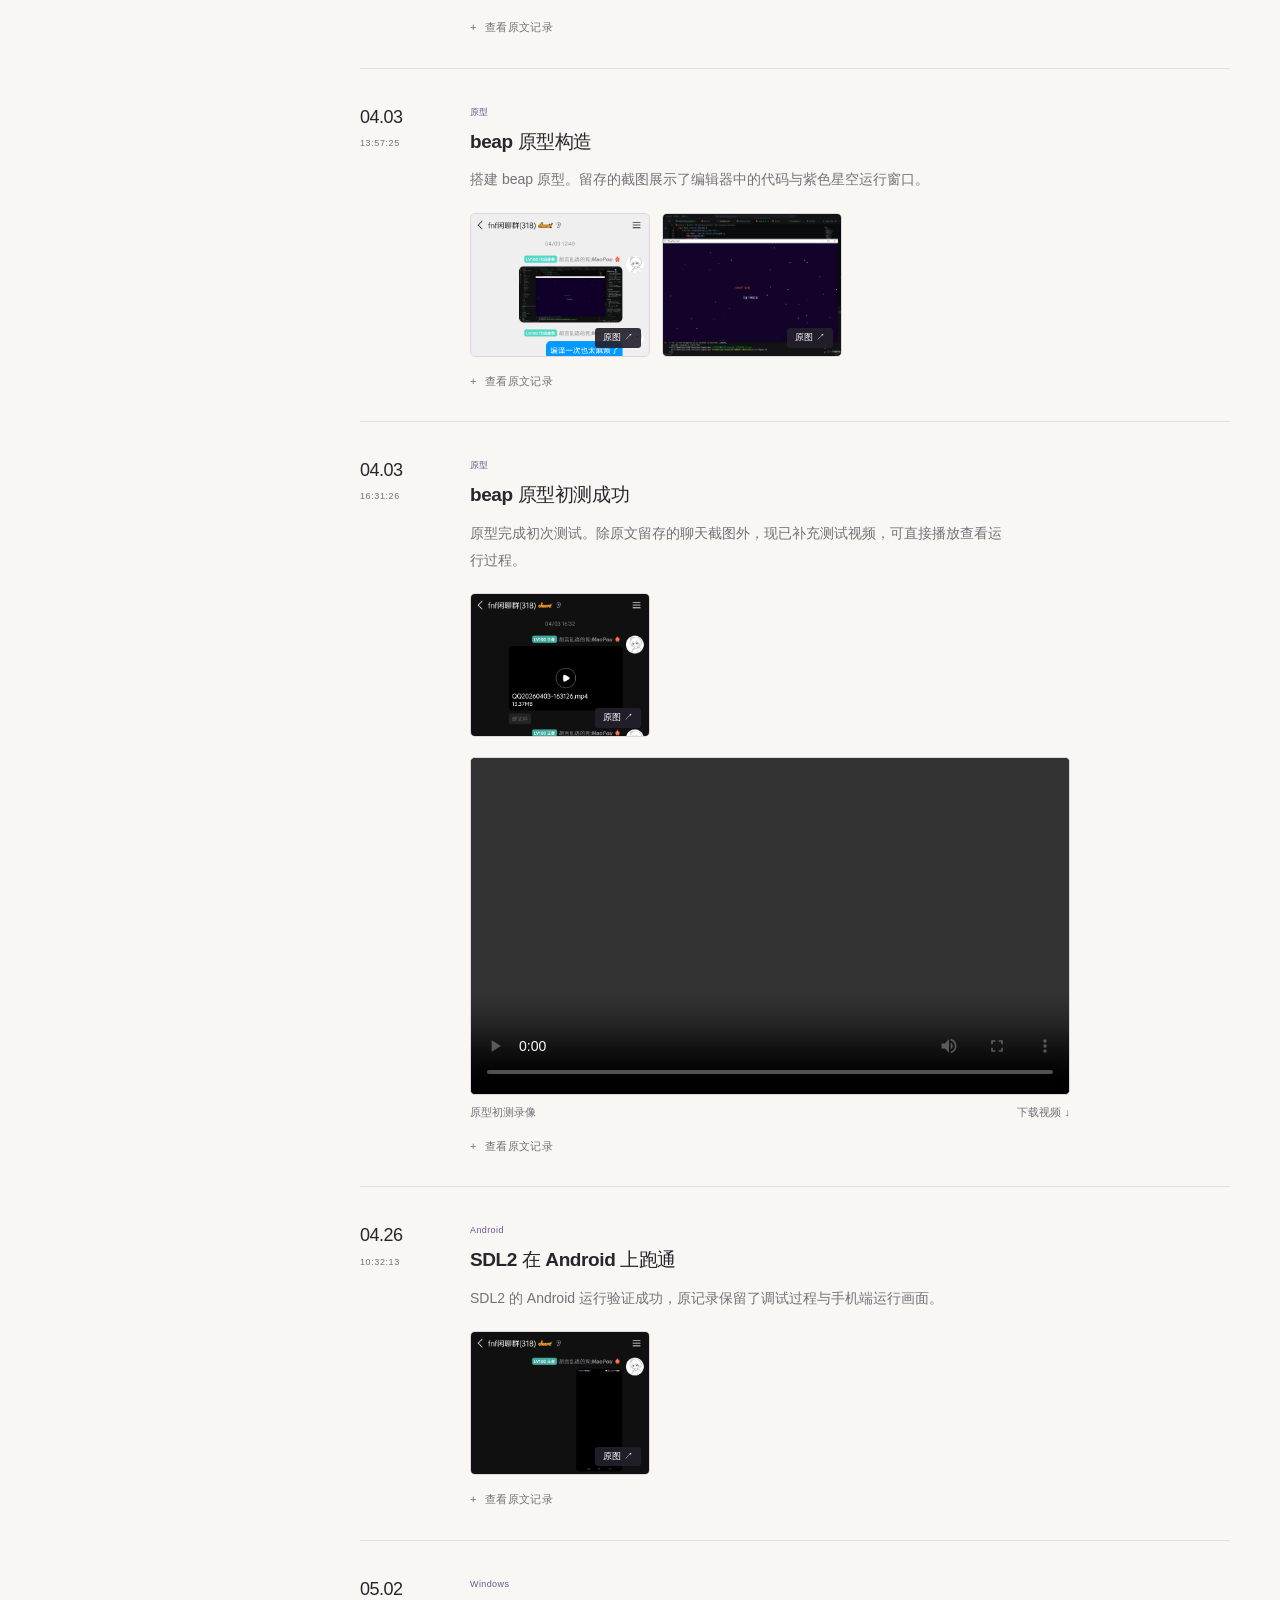
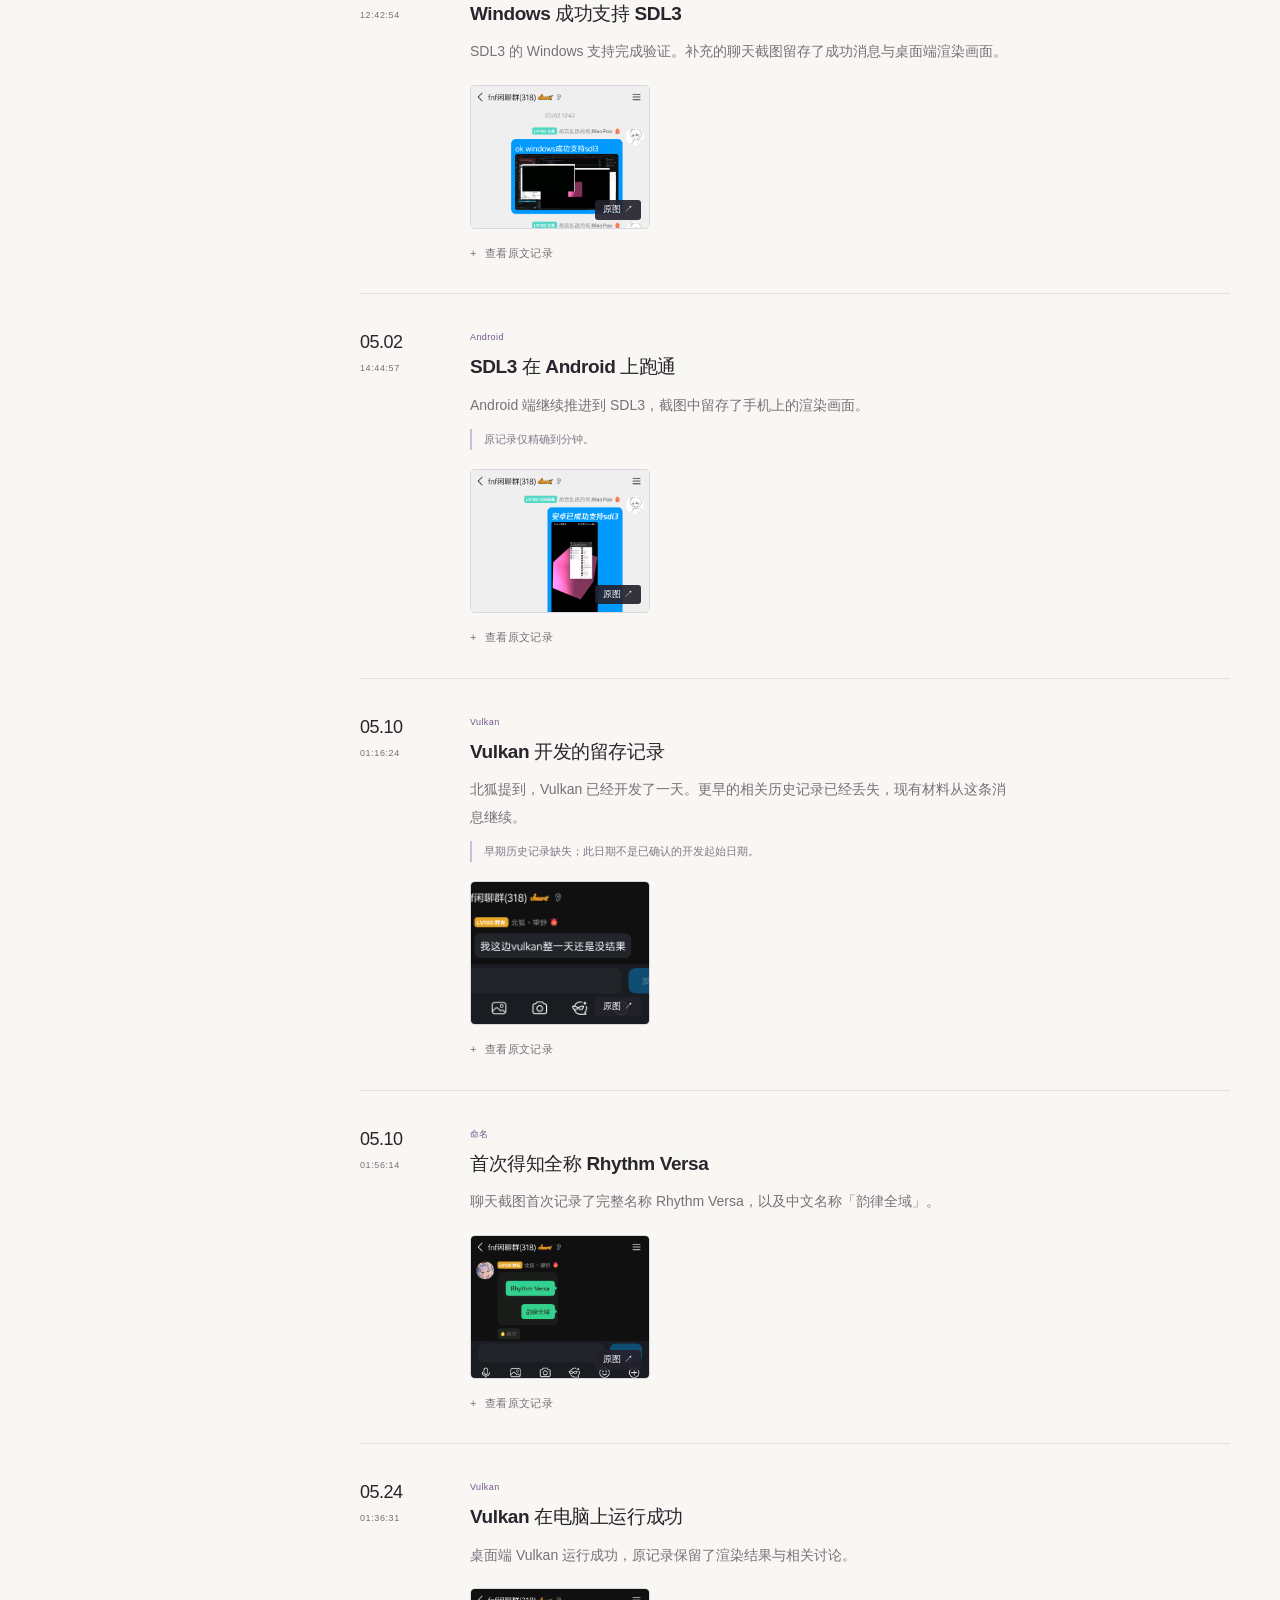
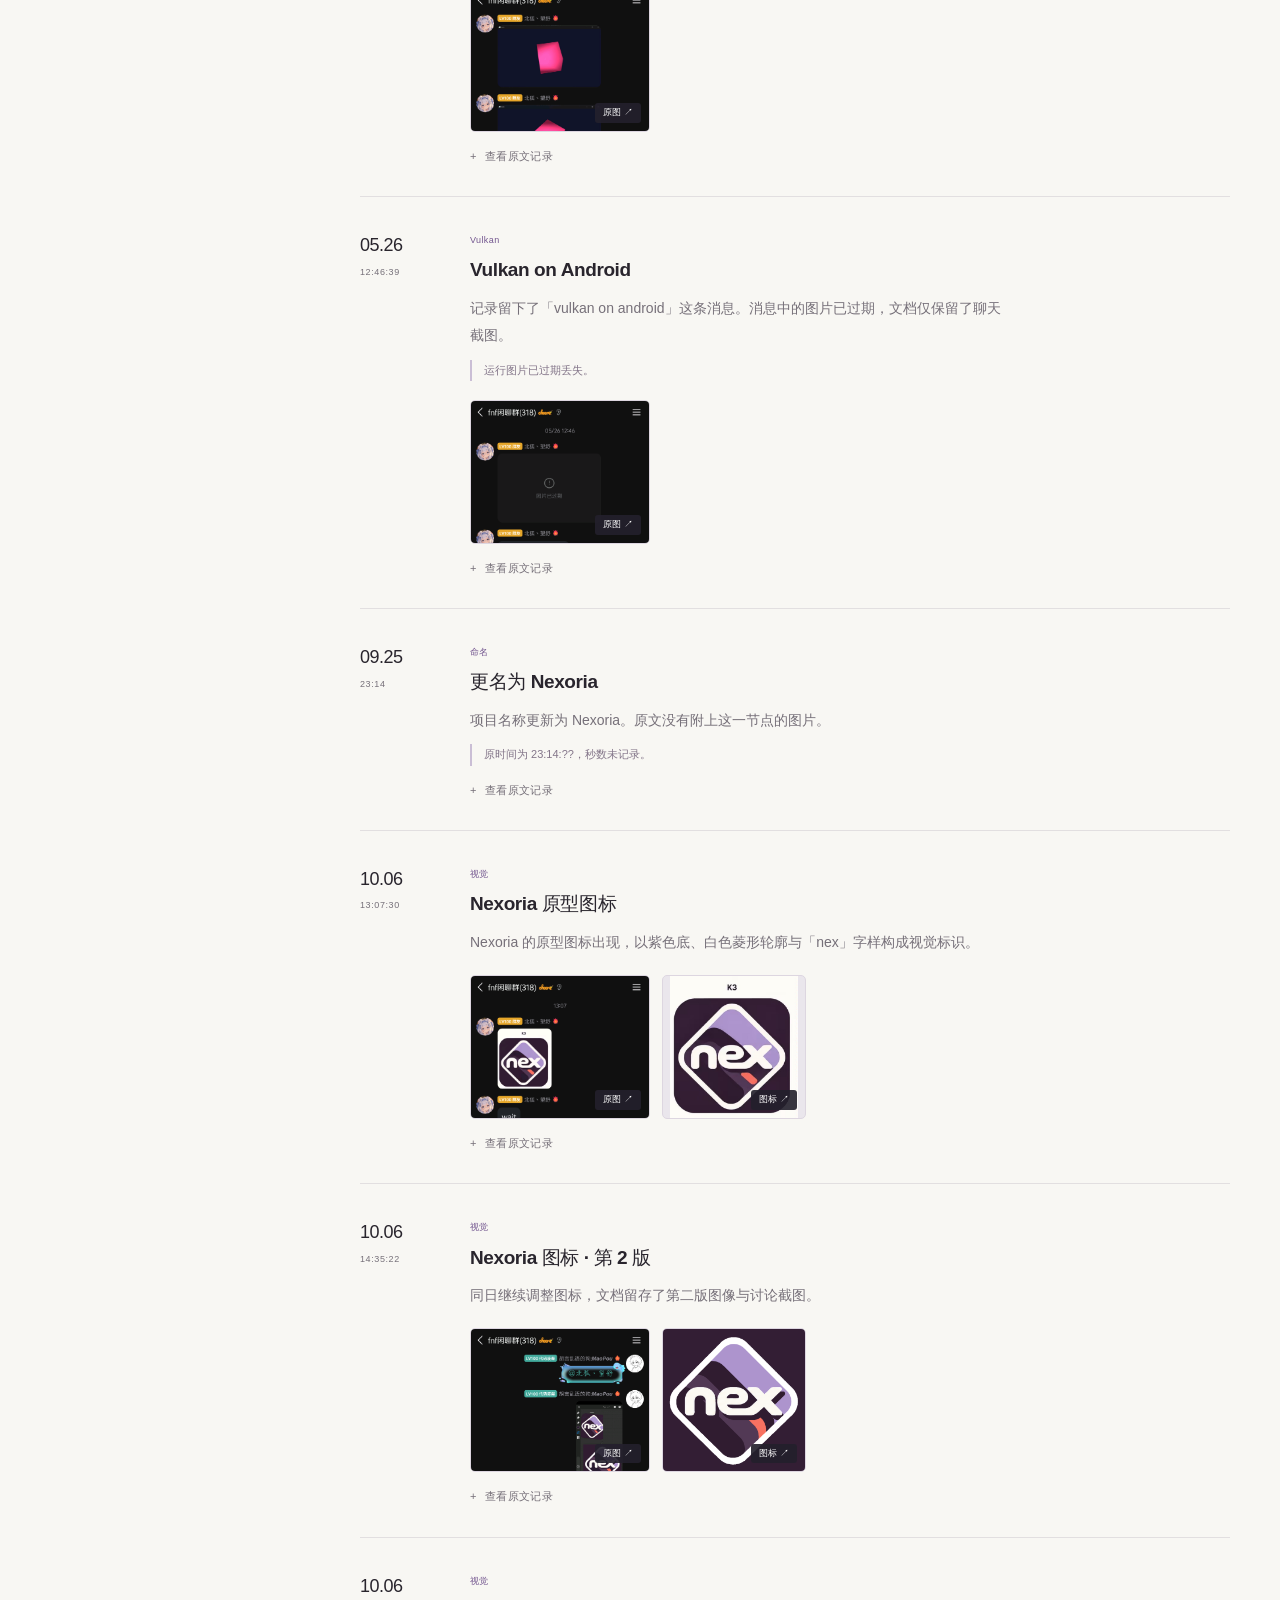
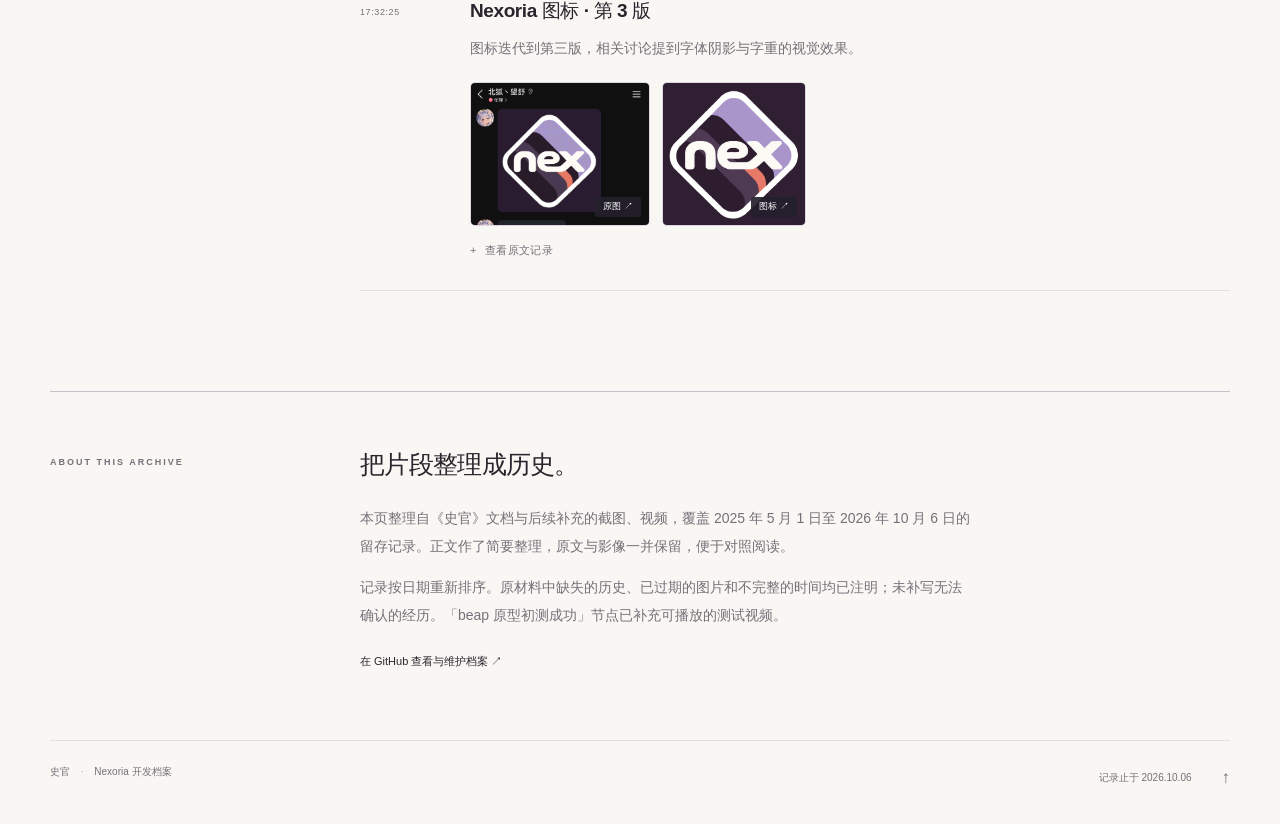
==== commit 651c4799: "Keep all text links clickable with plain text styling and no dragging" ====
--- a/index.html
+++ b/index.html
@@ -10,127 +10,127 @@
   <meta property="og:type" content="website">
   <title>史官 — Nexoria 开发记录</title>
   <link rel="icon" type="image/jpeg" href="assets/image16.jpeg">
-  <link rel="stylesheet" href="style.css?v=3">
+  <link rel="stylesheet" href="style.css?v=4">
   <script src="app.js" defer></script>
 </head>
 <body>
-  <a class="skip-link" href="#archive">跳到开发记录</a>
+  <a draggable="false" class="skip-link" href="#archive">跳到开发记录</a>
   <header class="masthead wrap">
-    <a class="brand" href="#top" aria-label="史官首页"><span class="brand-mark" aria-hidden="true">史</span><span>史官<small>NEXORIA ARCHIVE</small></span></a>
-    <nav aria-label="主导航"><a href="#archive">开发记录</a><a href="#about">关于档案</a><a class="repo-link" href="https://github.com/heaps-lib-save/nexoria-history" target="_blank" rel="noopener noreferrer">GitHub ↗</a></nav>
+    <a draggable="false" class="brand" href="#top" aria-label="史官首页"><span class="brand-mark" aria-hidden="true">史</span><span>史官<small>NEXORIA ARCHIVE</small></span></a>
+    <nav aria-label="主导航"><a draggable="false" href="#archive">开发记录</a><a draggable="false" href="#about">关于档案</a><a draggable="false" class="repo-link" href="https://github.com/heaps-lib-save/nexoria-history" target="_blank" rel="noopener noreferrer">GitHub ↗</a></nav>
   </header>
   <main id="top">
     <section class="hero wrap" aria-labelledby="hero-title">
       <div class="hero-copy"><p class="eyebrow"><span></span> 开发历程 / 2025 — 2026</p>
         <h1 id="hero-title">从 Heaps<br>到 <em>Nexoria.</em></h1>
         <p class="hero-description">最初的讨论、跑通的原型、渲染后端的探索，<br class="desktop-break">以及一个新名字。把开发路上的片段，按时间收在这里。</p>
-        <a class="read-link" href="#archive">沿时间线阅读 <span aria-hidden="true">↓</span></a>
+        <a draggable="false" class="read-link" href="#archive">沿时间线阅读 <span aria-hidden="true">↓</span></a>
       </div>
       <figure class="hero-art"><img src="assets/image16.jpeg" width="1920" height="1920" alt="Nexoria 第三版图标：紫色底上的白色菱形与 nex 字样"><figcaption><span>NEXORIA</span><span>图标 v3 / 2026.10.06</span></figcaption></figure>
     </section>
     <div class="overview wrap"><p><span>01</span> Heaps <i>→</i> <span>02</span> Rhythm Versa <i>→</i> <span>03</span> Nexoria</p><p class="overview-count">15 条记录 <span>/</span> 17 张原图 <span>/</span> 1 段视频</p></div>
     <section class="archive wrap" id="archive" aria-labelledby="archive-title">
-      <aside class="archive-rail"><div><p class="eyebrow">THE CHRONICLE</p><h2 id="archive-title">开发记录</h2><p class="rail-intro">每一次进展，<br>都有迹可循。</p><nav class="year-nav" aria-label="按年份阅读"><a href="#year-2025">2025 <span>01</span></a><a href="#year-2026">2026 <span>14</span></a></nav><p class="rail-note">按事件日期整理<br>点击图片查看完整原图</p></div></aside>
+      <aside class="archive-rail"><div><p class="eyebrow">THE CHRONICLE</p><h2 id="archive-title">开发记录</h2><p class="rail-intro">每一次进展，<br>都有迹可循。</p><nav class="year-nav" aria-label="按年份阅读"><a draggable="false" href="#year-2025">2025 <span>01</span></a><a draggable="false" href="#year-2026">2026 <span>14</span></a></nav><p class="rail-note">按事件日期整理<br>点击图片查看完整原图</p></div></aside>
       <div class="archive-main">
         <div class="tools" hidden><div class="search-field"><label for="search">搜索记录</label><input id="search" type="search" placeholder="名称、技术或关键词…" autocomplete="off"><span aria-hidden="true">⌕</span></div><div class="filters" role="group" aria-label="按主题筛选"><button type="button" data-filter="全部" aria-pressed="true">全部</button><button type="button" data-filter="原型" aria-pressed="false">原型</button><button type="button" data-filter="Windows" aria-pressed="false">Windows</button><button type="button" data-filter="Android" aria-pressed="false">Android</button><button type="button" data-filter="Vulkan" aria-pressed="false">Vulkan</button><button type="button" data-filter="命名" aria-pressed="false">命名</button><button type="button" data-filter="视觉" aria-pressed="false">视觉</button></div><p id="result-status" class="result-status" aria-live="polite">共 15 条记录</p></div>
         <div class="timeline"><h2 class="year-heading" id="year-2025"><span>2025</span><small>开发记录</small></h2>
 <article class="event" id="first-heaps" data-category="起点" data-year="2025">
       <div class="event-date"><time datetime="2025-05-01T21:35:24"><span>05.01</span><small>21:35:24</small></time></div>
-      <div class="event-body"><span class="category">起点</span><h3><a href="#first-heaps">第一次提到 Heaps</a></h3><p>开发记录从一次关于 Heaps 的讨论开始。</p><div class="event-images"><a class="image-link " href="assets/image1.jpeg" data-caption="第一次提到 Heaps · 原始记录" aria-label="查看第一次提到 Heaps · 原始记录"><img src="assets/image1.jpeg" alt="第一次提到 Heaps · 原始记录" loading="lazy" width="180" height="144"><span>原图 ↗</span></a></div>
+      <div class="event-body"><span class="category">起点</span><h3><a draggable="false" href="#first-heaps">第一次提到 Heaps</a></h3><p>开发记录从一次关于 Heaps 的讨论开始。</p><div class="event-images"><a class="image-link " href="assets/image1.jpeg" data-caption="第一次提到 Heaps · 原始记录" aria-label="查看第一次提到 Heaps · 原始记录"><img src="assets/image1.jpeg" alt="第一次提到 Heaps · 原始记录" loading="lazy" width="180" height="144"><span>原图 ↗</span></a></div>
         <details class="source"><summary>查看原文记录</summary><p>第一次提到heaps</p></details>
       </div>
     </article>
 <h2 class="year-heading" id="year-2026"><span>2026</span><small>开发记录</small></h2>
 <article class="event" id="prototype-build" data-category="原型" data-year="2026">
       <div class="event-date"><time datetime="2026-04-03T12:48:26"><span>04.03</span><small>12:48:26</small></time></div>
-      <div class="event-body"><span class="category">原型</span><h3><a href="#prototype-build">原型程序编译成功</a></h3><p>原型程序完成编译，开发进入可以运行和验证的阶段。</p>
+      <div class="event-body"><span class="category">原型</span><h3><a draggable="false" href="#prototype-build">原型程序编译成功</a></h3><p>原型程序完成编译，开发进入可以运行和验证的阶段。</p>
         <details class="source"><summary>查看原文记录</summary><p>原型程序编译成功</p></details>
       </div>
     </article>
 <article class="event" id="beap-prototype" data-category="原型" data-year="2026">
       <div class="event-date"><time datetime="2026-04-03T13:57:25"><span>04.03</span><small>13:57:25</small></time></div>
-      <div class="event-body"><span class="category">原型</span><h3><a href="#beap-prototype">beap 原型构造</a></h3><p>搭建 beap 原型。留存的截图展示了编辑器中的代码与紫色星空运行窗口。</p><div class="event-images"><a class="image-link " href="assets/image2.jpeg" data-caption="beap 原型构造 · 原始记录" aria-label="查看beap 原型构造 · 原始记录"><img src="assets/image2.jpeg" alt="beap 原型构造 · 原始记录" loading="lazy" width="180" height="144"><span>原图 ↗</span></a><a class="image-link " href="assets/image3.jpeg" data-caption="beap 原型构造 · 原始记录" aria-label="查看beap 原型构造 · 原始记录"><img src="assets/image3.jpeg" alt="beap 原型构造 · 原始记录" loading="lazy" width="180" height="144"><span>原图 ↗</span></a></div>
+      <div class="event-body"><span class="category">原型</span><h3><a draggable="false" href="#beap-prototype">beap 原型构造</a></h3><p>搭建 beap 原型。留存的截图展示了编辑器中的代码与紫色星空运行窗口。</p><div class="event-images"><a class="image-link " href="assets/image2.jpeg" data-caption="beap 原型构造 · 原始记录" aria-label="查看beap 原型构造 · 原始记录"><img src="assets/image2.jpeg" alt="beap 原型构造 · 原始记录" loading="lazy" width="180" height="144"><span>原图 ↗</span></a><a class="image-link " href="assets/image3.jpeg" data-caption="beap 原型构造 · 原始记录" aria-label="查看beap 原型构造 · 原始记录"><img src="assets/image3.jpeg" alt="beap 原型构造 · 原始记录" loading="lazy" width="180" height="144"><span>原图 ↗</span></a></div>
         <details class="source"><summary>查看原文记录</summary><p>beap原型构造</p></details>
       </div>
     </article>
 <article class="event" id="prototype-test" data-category="原型" data-year="2026">
       <div class="event-date"><time datetime="2026-04-03T16:31:26"><span>04.03</span><small>16:31:26</small></time></div>
-      <div class="event-body"><span class="category">原型</span><h3><a href="#prototype-test">beap 原型初测成功</a></h3><p>原型完成初次测试。除原文留存的聊天截图外，现已补充测试视频，可直接播放查看运行过程。</p><div class="event-images"><a class="image-link " href="assets/image4.jpeg" data-caption="beap 原型初测成功 · 原始记录" aria-label="查看beap 原型初测成功 · 原始记录"><img src="assets/image4.jpeg" alt="beap 原型初测成功 · 原始记录" loading="lazy" width="180" height="144"><span>原图 ↗</span></a></div><figure class="event-video"><video controls playsinline preload="metadata" aria-label="beap 原型初测成功测试视频"><source src="assets/beap-prototype-test.mp4" type="video/mp4"><p>浏览器不支持视频播放，请<a href="assets/beap-prototype-test.mp4">打开原视频</a>。</p></video><figcaption><span>原型初测录像</span><a href="assets/beap-prototype-test.mp4" download>下载视频 ↓</a></figcaption></figure>
+      <div class="event-body"><span class="category">原型</span><h3><a draggable="false" href="#prototype-test">beap 原型初测成功</a></h3><p>原型完成初次测试。除原文留存的聊天截图外，现已补充测试视频，可直接播放查看运行过程。</p><div class="event-images"><a class="image-link " href="assets/image4.jpeg" data-caption="beap 原型初测成功 · 原始记录" aria-label="查看beap 原型初测成功 · 原始记录"><img src="assets/image4.jpeg" alt="beap 原型初测成功 · 原始记录" loading="lazy" width="180" height="144"><span>原图 ↗</span></a></div><figure class="event-video"><video controls playsinline preload="metadata" aria-label="beap 原型初测成功测试视频"><source src="assets/beap-prototype-test.mp4" type="video/mp4"><p>浏览器不支持视频播放，请<a draggable="false" href="assets/beap-prototype-test.mp4">打开原视频</a>。</p></video><figcaption><span>原型初测录像</span><a draggable="false" href="assets/beap-prototype-test.mp4" download>下载视频 ↓</a></figcaption></figure>
         <details class="source"><summary>查看原文记录</summary><p>beap原型初测成功</p></details>
       </div>
     </article>
 <article class="event" id="sdl2-android" data-category="Android" data-year="2026">
       <div class="event-date"><time datetime="2026-04-26T10:32:13"><span>04.26</span><small>10:32:13</small></time></div>
-      <div class="event-body"><span class="category">Android</span><h3><a href="#sdl2-android">SDL2 在 Android 上跑通</a></h3><p>SDL2 的 Android 运行验证成功，原记录保留了调试过程与手机端运行画面。</p><div class="event-images"><a class="image-link " href="assets/image5.jpeg" data-caption="SDL2 在 Android 上跑通 · 原始记录" aria-label="查看SDL2 在 Android 上跑通 · 原始记录"><img src="assets/image5.jpeg" alt="SDL2 在 Android 上跑通 · 原始记录" loading="lazy" width="180" height="144"><span>原图 ↗</span></a></div>
+      <div class="event-body"><span class="category">Android</span><h3><a draggable="false" href="#sdl2-android">SDL2 在 Android 上跑通</a></h3><p>SDL2 的 Android 运行验证成功，原记录保留了调试过程与手机端运行画面。</p><div class="event-images"><a class="image-link " href="assets/image5.jpeg" data-caption="SDL2 在 Android 上跑通 · 原始记录" aria-label="查看SDL2 在 Android 上跑通 · 原始记录"><img src="assets/image5.jpeg" alt="SDL2 在 Android 上跑通 · 原始记录" loading="lazy" width="180" height="144"><span>原图 ↗</span></a></div>
         <details class="source"><summary>查看原文记录</summary><p>sdl2安卓跑通</p></details>
       </div>
     </article>
 <article class="event" id="sdl3-windows" data-category="Windows" data-year="2026">
       <div class="event-date"><time datetime="2026-05-02T12:42:54"><span>05.02</span><small>12:42:54</small></time></div>
-      <div class="event-body"><span class="category">Windows</span><h3><a href="#sdl3-windows">Windows 成功支持 SDL3</a></h3><p>SDL3 的 Windows 支持完成验证。补充的聊天截图留存了成功消息与桌面端渲染画面。</p><div class="event-images"><a class="image-link " href="assets/windows-sdl3.png" data-caption="Windows 成功支持 SDL3 · 原始记录" aria-label="查看Windows 成功支持 SDL3 · 原始记录"><img src="assets/windows-sdl3.png" alt="Windows 成功支持 SDL3 · 原始记录" loading="lazy" width="180" height="144"><span>原图 ↗</span></a></div>
+      <div class="event-body"><span class="category">Windows</span><h3><a draggable="false" href="#sdl3-windows">Windows 成功支持 SDL3</a></h3><p>SDL3 的 Windows 支持完成验证。补充的聊天截图留存了成功消息与桌面端渲染画面。</p><div class="event-images"><a class="image-link " href="assets/windows-sdl3.png" data-caption="Windows 成功支持 SDL3 · 原始记录" aria-label="查看Windows 成功支持 SDL3 · 原始记录"><img src="assets/windows-sdl3.png" alt="Windows 成功支持 SDL3 · 原始记录" loading="lazy" width="180" height="144"><span>原图 ↗</span></a></div>
         <details class="source"><summary>查看原文记录</summary><p>ok windows成功支持sdl3</p></details>
       </div>
     </article>
 <article class="event" id="sdl3-android" data-category="Android" data-year="2026">
       <div class="event-date"><time datetime="2026-05-02T14:44:57"><span>05.02</span><small>14:44:57</small></time></div>
-      <div class="event-body"><span class="category">Android</span><h3><a href="#sdl3-android">SDL3 在 Android 上跑通</a></h3><p>Android 端继续推进到 SDL3，截图中留存了手机上的渲染画面。</p><p class="record-note">原记录仅精确到分钟。</p><div class="event-images"><a class="image-link " href="assets/image6.jpeg" data-caption="SDL3 在 Android 上跑通 · 原始记录" aria-label="查看SDL3 在 Android 上跑通 · 原始记录"><img src="assets/image6.jpeg" alt="SDL3 在 Android 上跑通 · 原始记录" loading="lazy" width="180" height="144"><span>原图 ↗</span></a></div>
+      <div class="event-body"><span class="category">Android</span><h3><a draggable="false" href="#sdl3-android">SDL3 在 Android 上跑通</a></h3><p>Android 端继续推进到 SDL3，截图中留存了手机上的渲染画面。</p><p class="record-note">原记录仅精确到分钟。</p><div class="event-images"><a class="image-link " href="assets/image6.jpeg" data-caption="SDL3 在 Android 上跑通 · 原始记录" aria-label="查看SDL3 在 Android 上跑通 · 原始记录"><img src="assets/image6.jpeg" alt="SDL3 在 Android 上跑通 · 原始记录" loading="lazy" width="180" height="144"><span>原图 ↗</span></a></div>
         <details class="source"><summary>查看原文记录</summary><p>sdl3安卓跑通</p></details>
       </div>
     </article>
 <article class="event" id="vulkan-start" data-category="Vulkan" data-year="2026">
       <div class="event-date"><time datetime="2026-05-10T01:16:24"><span>05.10</span><small>01:16:24</small></time></div>
-      <div class="event-body"><span class="category">Vulkan</span><h3><a href="#vulkan-start">Vulkan 开发的留存记录</a></h3><p>北狐提到，Vulkan 已经开发了一天。更早的相关历史记录已经丢失，现有材料从这条消息继续。</p><p class="record-note">早期历史记录缺失；此日期不是已确认的开发起始日期。</p><div class="event-images"><a class="image-link " href="assets/image7.jpeg" data-caption="Vulkan 开发的留存记录 · 原始记录" aria-label="查看Vulkan 开发的留存记录 · 原始记录"><img src="assets/image7.jpeg" alt="Vulkan 开发的留存记录 · 原始记录" loading="lazy" width="180" height="144"><span>原图 ↗</span></a></div>
+      <div class="event-body"><span class="category">Vulkan</span><h3><a draggable="false" href="#vulkan-start">Vulkan 开发的留存记录</a></h3><p>北狐提到，Vulkan 已经开发了一天。更早的相关历史记录已经丢失，现有材料从这条消息继续。</p><p class="record-note">早期历史记录缺失；此日期不是已确认的开发起始日期。</p><div class="event-images"><a class="image-link " href="assets/image7.jpeg" data-caption="Vulkan 开发的留存记录 · 原始记录" aria-label="查看Vulkan 开发的留存记录 · 原始记录"><img src="assets/image7.jpeg" alt="Vulkan 开发的留存记录 · 原始记录" loading="lazy" width="180" height="144"><span>原图 ↗</span></a></div>
         <details class="source"><summary>查看原文记录</summary><p>北狐提到vulkan已经整了一天，过去历史丢失</p></details>
       </div>
     </article>
 <article class="event" id="rhythm-versa" data-category="命名" data-year="2026">
       <div class="event-date"><time datetime="2026-05-10T01:56:14"><span>05.10</span><small>01:56:14</small></time></div>
-      <div class="event-body"><span class="category">命名</span><h3><a href="#rhythm-versa">首次得知全称 Rhythm Versa</a></h3><p>聊天截图首次记录了完整名称 Rhythm Versa，以及中文名称「韵律全域」。</p><div class="event-images"><a class="image-link " href="assets/image9.jpeg" data-caption="首次得知全称 Rhythm Versa · 原始记录" aria-label="查看首次得知全称 Rhythm Versa · 原始记录"><img src="assets/image9.jpeg" alt="首次得知全称 Rhythm Versa · 原始记录" loading="lazy" width="180" height="144"><span>原图 ↗</span></a></div>
+      <div class="event-body"><span class="category">命名</span><h3><a draggable="false" href="#rhythm-versa">首次得知全称 Rhythm Versa</a></h3><p>聊天截图首次记录了完整名称 Rhythm Versa，以及中文名称「韵律全域」。</p><div class="event-images"><a class="image-link " href="assets/image9.jpeg" data-caption="首次得知全称 Rhythm Versa · 原始记录" aria-label="查看首次得知全称 Rhythm Versa · 原始记录"><img src="assets/image9.jpeg" alt="首次得知全称 Rhythm Versa · 原始记录" loading="lazy" width="180" height="144"><span>原图 ↗</span></a></div>
         <details class="source"><summary>查看原文记录</summary><p>首次得知全称</p></details>
       </div>
     </article>
 <article class="event" id="vulkan-desktop" data-category="Vulkan" data-year="2026">
       <div class="event-date"><time datetime="2026-05-24T01:36:31"><span>05.24</span><small>01:36:31</small></time></div>
-      <div class="event-body"><span class="category">Vulkan</span><h3><a href="#vulkan-desktop">Vulkan 在电脑上运行成功</a></h3><p>桌面端 Vulkan 运行成功，原记录保留了渲染结果与相关讨论。</p><div class="event-images"><a class="image-link " href="assets/image8.jpeg" data-caption="Vulkan 在电脑上运行成功 · 原始记录" aria-label="查看Vulkan 在电脑上运行成功 · 原始记录"><img src="assets/image8.jpeg" alt="Vulkan 在电脑上运行成功 · 原始记录" loading="lazy" width="180" height="144"><span>原图 ↗</span></a></div>
+      <div class="event-body"><span class="category">Vulkan</span><h3><a draggable="false" href="#vulkan-desktop">Vulkan 在电脑上运行成功</a></h3><p>桌面端 Vulkan 运行成功，原记录保留了渲染结果与相关讨论。</p><div class="event-images"><a class="image-link " href="assets/image8.jpeg" data-caption="Vulkan 在电脑上运行成功 · 原始记录" aria-label="查看Vulkan 在电脑上运行成功 · 原始记录"><img src="assets/image8.jpeg" alt="Vulkan 在电脑上运行成功 · 原始记录" loading="lazy" width="180" height="144"><span>原图 ↗</span></a></div>
         <details class="source"><summary>查看原文记录</summary><p>vulkan电脑运行成功</p></details>
       </div>
     </article>
 <article class="event" id="vulkan-android" data-category="Vulkan" data-year="2026">
       <div class="event-date"><time datetime="2026-05-26T12:46:39"><span>05.26</span><small>12:46:39</small></time></div>
-      <div class="event-body"><span class="category">Vulkan</span><h3><a href="#vulkan-android">Vulkan on Android</a></h3><p>记录留下了「vulkan on android」这条消息。消息中的图片已过期，文档仅保留了聊天截图。</p><p class="record-note">运行图片已过期丢失。</p><div class="event-images"><a class="image-link " href="assets/image10.jpeg" data-caption="Vulkan on Android · 原始记录" aria-label="查看Vulkan on Android · 原始记录"><img src="assets/image10.jpeg" alt="Vulkan on Android · 原始记录" loading="lazy" width="180" height="144"><span>原图 ↗</span></a></div>
+      <div class="event-body"><span class="category">Vulkan</span><h3><a draggable="false" href="#vulkan-android">Vulkan on Android</a></h3><p>记录留下了「vulkan on android」这条消息。消息中的图片已过期，文档仅保留了聊天截图。</p><p class="record-note">运行图片已过期丢失。</p><div class="event-images"><a class="image-link " href="assets/image10.jpeg" data-caption="Vulkan on Android · 原始记录" aria-label="查看Vulkan on Android · 原始记录"><img src="assets/image10.jpeg" alt="Vulkan on Android · 原始记录" loading="lazy" width="180" height="144"><span>原图 ↗</span></a></div>
         <details class="source"><summary>查看原文记录</summary><p>vulkan on android （图片过期丢失）</p></details>
       </div>
     </article>
 <article class="event" id="nexoria-name" data-category="命名" data-year="2026">
       <div class="event-date"><time datetime="2026-09-25T23:14"><span>09.25</span><small>23:14</small></time></div>
-      <div class="event-body"><span class="category">命名</span><h3><a href="#nexoria-name">更名为 Nexoria</a></h3><p>项目名称更新为 Nexoria。原文没有附上这一节点的图片。</p><p class="record-note">原时间为 23:14:??，秒数未记录。</p>
+      <div class="event-body"><span class="category">命名</span><h3><a draggable="false" href="#nexoria-name">更名为 Nexoria</a></h3><p>项目名称更新为 Nexoria。原文没有附上这一节点的图片。</p><p class="record-note">原时间为 23:14:??，秒数未记录。</p>
         <details class="source"><summary>查看原文记录</summary><p>改名：Nexoria</p></details>
       </div>
     </article>
 <article class="event" id="icon-first" data-category="视觉" data-year="2026">
       <div class="event-date"><time datetime="2026-10-06T13:07:30"><span>10.06</span><small>13:07:30</small></time></div>
-      <div class="event-body"><span class="category">视觉</span><h3><a href="#icon-first">Nexoria 原型图标</a></h3><p>Nexoria 的原型图标出现，以紫色底、白色菱形轮廓与「nex」字样构成视觉标识。</p><div class="event-images"><a class="image-link " href="assets/image11.jpeg" data-caption="Nexoria 原型图标 · 原始记录" aria-label="查看Nexoria 原型图标 · 原始记录"><img src="assets/image11.jpeg" alt="Nexoria 原型图标 · 原始记录" loading="lazy" width="180" height="144"><span>原图 ↗</span></a><a class="image-link icon-image" href="assets/image12.jpeg" data-caption="Nexoria 原型图标 · 图标" aria-label="查看Nexoria 原型图标 · 图标"><img src="assets/image12.jpeg" alt="Nexoria 原型图标 · 图标" loading="lazy" width="180" height="144"><span>图标 ↗</span></a></div>
+      <div class="event-body"><span class="category">视觉</span><h3><a draggable="false" href="#icon-first">Nexoria 原型图标</a></h3><p>Nexoria 的原型图标出现，以紫色底、白色菱形轮廓与「nex」字样构成视觉标识。</p><div class="event-images"><a class="image-link " href="assets/image11.jpeg" data-caption="Nexoria 原型图标 · 原始记录" aria-label="查看Nexoria 原型图标 · 原始记录"><img src="assets/image11.jpeg" alt="Nexoria 原型图标 · 原始记录" loading="lazy" width="180" height="144"><span>原图 ↗</span></a><a class="image-link icon-image" href="assets/image12.jpeg" data-caption="Nexoria 原型图标 · 图标" aria-label="查看Nexoria 原型图标 · 图标"><img src="assets/image12.jpeg" alt="Nexoria 原型图标 · 图标" loading="lazy" width="180" height="144"><span>图标 ↗</span></a></div>
         <details class="source"><summary>查看原文记录</summary><p>Nexoria原型图标</p></details>
       </div>
     </article>
 <article class="event" id="icon-second" data-category="视觉" data-year="2026">
       <div class="event-date"><time datetime="2026-10-06T14:35:22"><span>10.06</span><small>14:35:22</small></time></div>
-      <div class="event-body"><span class="category">视觉</span><h3><a href="#icon-second">Nexoria 图标 · 第 2 版</a></h3><p>同日继续调整图标，文档留存了第二版图像与讨论截图。</p><div class="event-images"><a class="image-link " href="assets/image13.jpeg" data-caption="Nexoria 图标 · 第 2 版 · 原始记录" aria-label="查看Nexoria 图标 · 第 2 版 · 原始记录"><img src="assets/image13.jpeg" alt="Nexoria 图标 · 第 2 版 · 原始记录" loading="lazy" width="180" height="144"><span>原图 ↗</span></a><a class="image-link icon-image" href="assets/image14.jpeg" data-caption="Nexoria 图标 · 第 2 版 · 图标" aria-label="查看Nexoria 图标 · 第 2 版 · 图标"><img src="assets/image14.jpeg" alt="Nexoria 图标 · 第 2 版 · 图标" loading="lazy" width="180" height="144"><span>图标 ↗</span></a></div>
+      <div class="event-body"><span class="category">视觉</span><h3><a draggable="false" href="#icon-second">Nexoria 图标 · 第 2 版</a></h3><p>同日继续调整图标，文档留存了第二版图像与讨论截图。</p><div class="event-images"><a class="image-link " href="assets/image13.jpeg" data-caption="Nexoria 图标 · 第 2 版 · 原始记录" aria-label="查看Nexoria 图标 · 第 2 版 · 原始记录"><img src="assets/image13.jpeg" alt="Nexoria 图标 · 第 2 版 · 原始记录" loading="lazy" width="180" height="144"><span>原图 ↗</span></a><a class="image-link icon-image" href="assets/image14.jpeg" data-caption="Nexoria 图标 · 第 2 版 · 图标" aria-label="查看Nexoria 图标 · 第 2 版 · 图标"><img src="assets/image14.jpeg" alt="Nexoria 图标 · 第 2 版 · 图标" loading="lazy" width="180" height="144"><span>图标 ↗</span></a></div>
         <details class="source"><summary>查看原文记录</summary><p>Nexoria图标  2版</p></details>
       </div>
     </article>
 <article class="event" id="icon-third" data-category="视觉" data-year="2026">
       <div class="event-date"><time datetime="2026-10-06T17:32:25"><span>10.06</span><small>17:32:25</small></time></div>
-      <div class="event-body"><span class="category">视觉</span><h3><a href="#icon-third">Nexoria 图标 · 第 3 版</a></h3><p>图标迭代到第三版，相关讨论提到字体阴影与字重的视觉效果。</p><div class="event-images"><a class="image-link " href="assets/image15.jpeg" data-caption="Nexoria 图标 · 第 3 版 · 原始记录" aria-label="查看Nexoria 图标 · 第 3 版 · 原始记录"><img src="assets/image15.jpeg" alt="Nexoria 图标 · 第 3 版 · 原始记录" loading="lazy" width="180" height="144"><span>原图 ↗</span></a><a class="image-link icon-image" href="assets/image16.jpeg" data-caption="Nexoria 图标 · 第 3 版 · 图标" aria-label="查看Nexoria 图标 · 第 3 版 · 图标"><img src="assets/image16.jpeg" alt="Nexoria 图标 · 第 3 版 · 图标" loading="lazy" width="180" height="144"><span>图标 ↗</span></a></div>
+      <div class="event-body"><span class="category">视觉</span><h3><a draggable="false" href="#icon-third">Nexoria 图标 · 第 3 版</a></h3><p>图标迭代到第三版，相关讨论提到字体阴影与字重的视觉效果。</p><div class="event-images"><a class="image-link " href="assets/image15.jpeg" data-caption="Nexoria 图标 · 第 3 版 · 原始记录" aria-label="查看Nexoria 图标 · 第 3 版 · 原始记录"><img src="assets/image15.jpeg" alt="Nexoria 图标 · 第 3 版 · 原始记录" loading="lazy" width="180" height="144"><span>原图 ↗</span></a><a class="image-link icon-image" href="assets/image16.jpeg" data-caption="Nexoria 图标 · 第 3 版 · 图标" aria-label="查看Nexoria 图标 · 第 3 版 · 图标"><img src="assets/image16.jpeg" alt="Nexoria 图标 · 第 3 版 · 图标" loading="lazy" width="180" height="144"><span>图标 ↗</span></a></div>
         <details class="source"><summary>查看原文记录</summary><p>Nexoria图标  3版</p></details>
       </div>
     </article></div>
         <div class="empty-state" hidden><p>没有找到相关记录</p><button type="button" id="reset-filters">清除搜索与筛选</button></div>
       </div>
     </section>
-    <section class="about wrap" id="about" aria-labelledby="about-title"><p class="eyebrow">ABOUT THIS ARCHIVE</p><div><h2 id="about-title">把片段整理成历史。</h2><p>本页整理自《史官》文档与后续补充的截图、视频，覆盖 2025 年 5 月 1 日至 2026 年 10 月 6 日的留存记录。正文作了简要整理，原文与影像一并保留，便于对照阅读。</p><p>记录按日期重新排序。原材料中缺失的历史、已过期的图片和不完整的时间均已注明；未补写无法确认的经历。「beap 原型初测成功」节点已补充可播放的测试视频。</p><a href="https://github.com/heaps-lib-save/nexoria-history" target="_blank" rel="noopener noreferrer">在 GitHub 查看与维护档案 ↗</a></div></section>
+    <section class="about wrap" id="about" aria-labelledby="about-title"><p class="eyebrow">ABOUT THIS ARCHIVE</p><div><h2 id="about-title">把片段整理成历史。</h2><p>本页整理自《史官》文档与后续补充的截图、视频，覆盖 2025 年 5 月 1 日至 2026 年 10 月 6 日的留存记录。正文作了简要整理，原文与影像一并保留，便于对照阅读。</p><p>记录按日期重新排序。原材料中缺失的历史、已过期的图片和不完整的时间均已注明；未补写无法确认的经历。「beap 原型初测成功」节点已补充可播放的测试视频。</p><a draggable="false" href="https://github.com/heaps-lib-save/nexoria-history" target="_blank" rel="noopener noreferrer">在 GitHub 查看与维护档案 ↗</a></div></section>
   </main>
-  <footer class="footer wrap"><span>史官 <span class="footer-dot">·</span> Nexoria 开发档案</span><span>记录止于 2026.10.06 <a href="#top" aria-label="回到顶部">↑</a></span></footer>
+  <footer class="footer wrap"><span>史官 <span class="footer-dot">·</span> Nexoria 开发档案</span><span>记录止于 2026.10.06 <a draggable="false" href="#top" aria-label="回到顶部">↑</a></span></footer>
   <dialog id="image-viewer" aria-labelledby="viewer-caption"><div class="viewer-toolbar"><p id="viewer-caption"></p><button type="button" id="viewer-close" aria-label="关闭原图">关闭 <span aria-hidden="true">×</span></button></div><div class="viewer-image"><img id="full-image" alt=""></div><p class="viewer-hint">完整原图 · 按 Esc 关闭</p></dialog>
 </body>
 </html>
--- a/style.css
+++ b/style.css
@@ -11,3 +11,6 @@
 
 .event-video{margin:20px 0 0;max-width:600px}.event-video video{display:block;width:100%;height:auto;aspect-ratio:16/9;object-fit:contain;border-radius:5px;background:#17131c;border:1px solid #ddd6e0}.event-video figcaption{display:flex;justify-content:space-between;gap:16px;flex-wrap:wrap;margin-top:8px;font-size:11px;color:var(--muted)}.event-video figcaption a{color:var(--purple)}.overview .overview-count{flex-wrap:wrap}
 
+
+a:not(.image-link):not(.skip-link),a:not(.image-link):not(.skip-link):hover{color:inherit;text-decoration:none;cursor:text;user-select:text;-webkit-user-select:text}.read-link,.about a,.year-nav a{border-bottom:0}
+
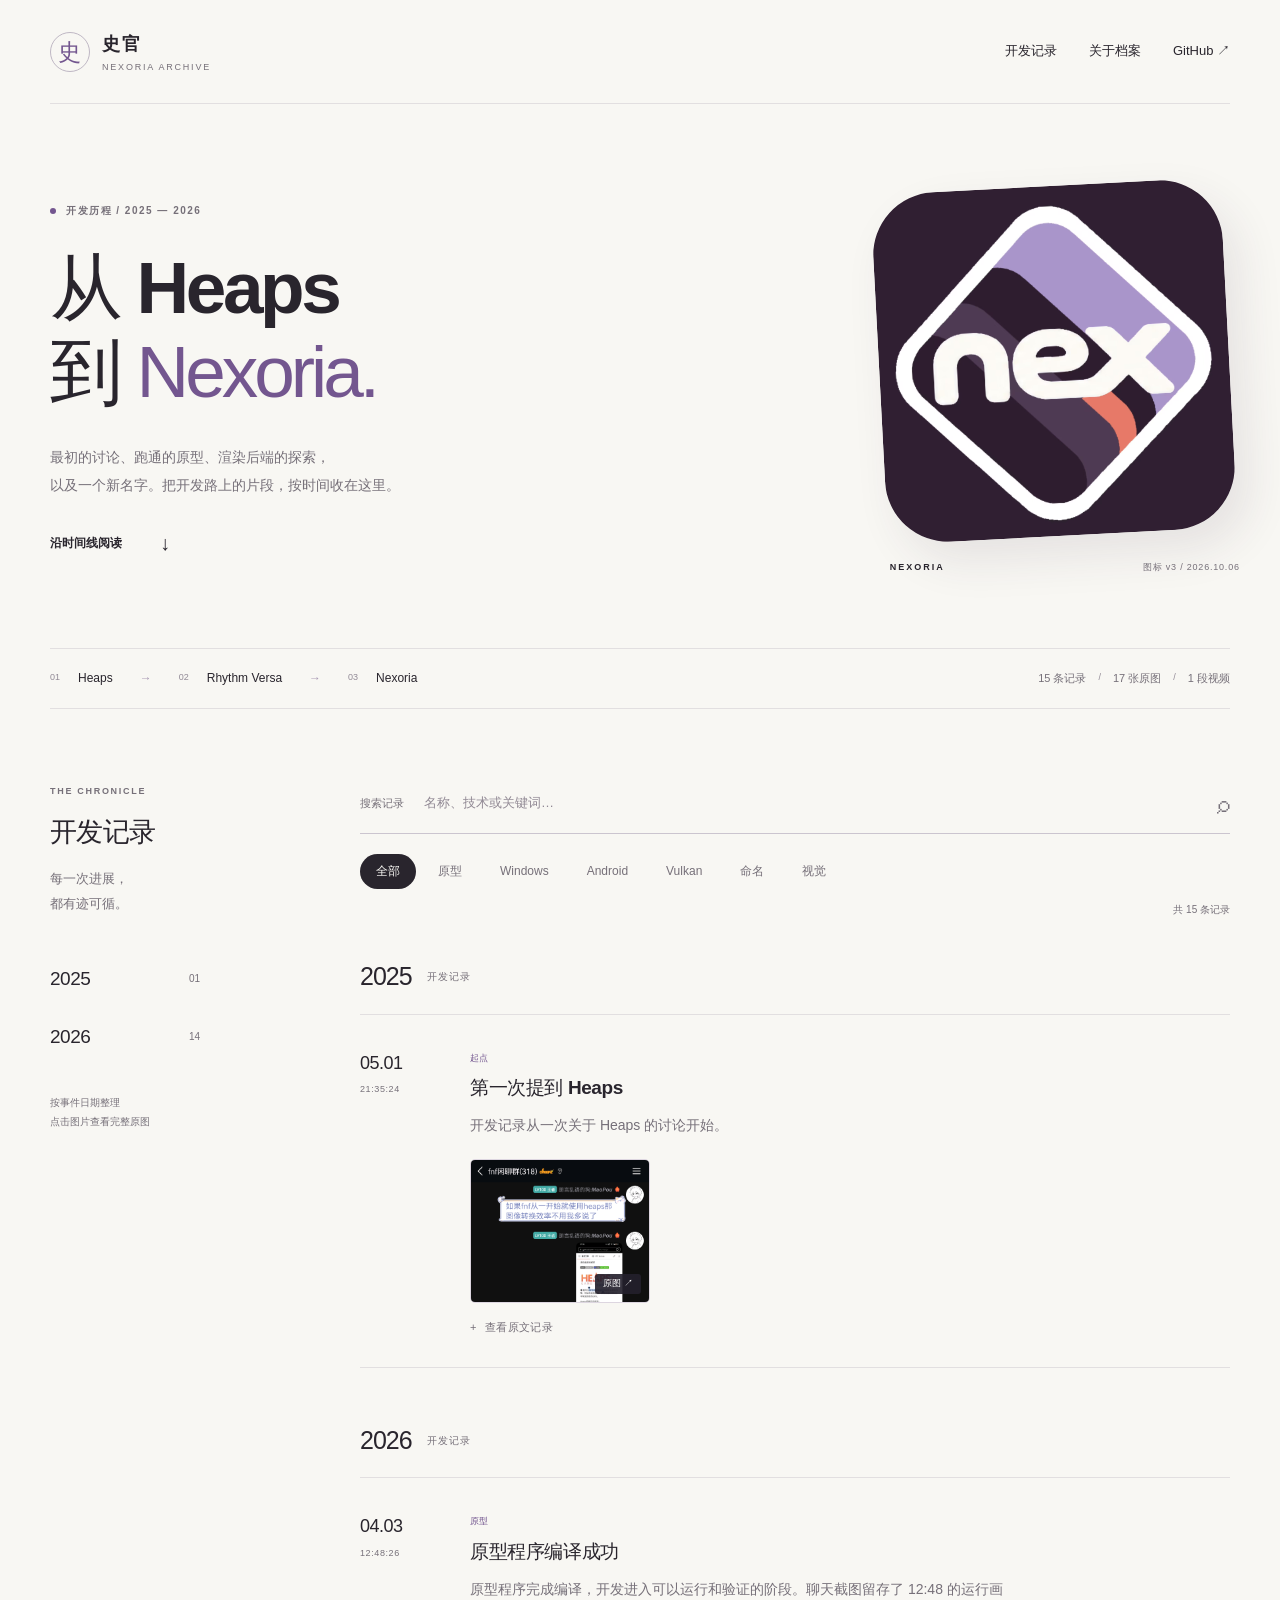
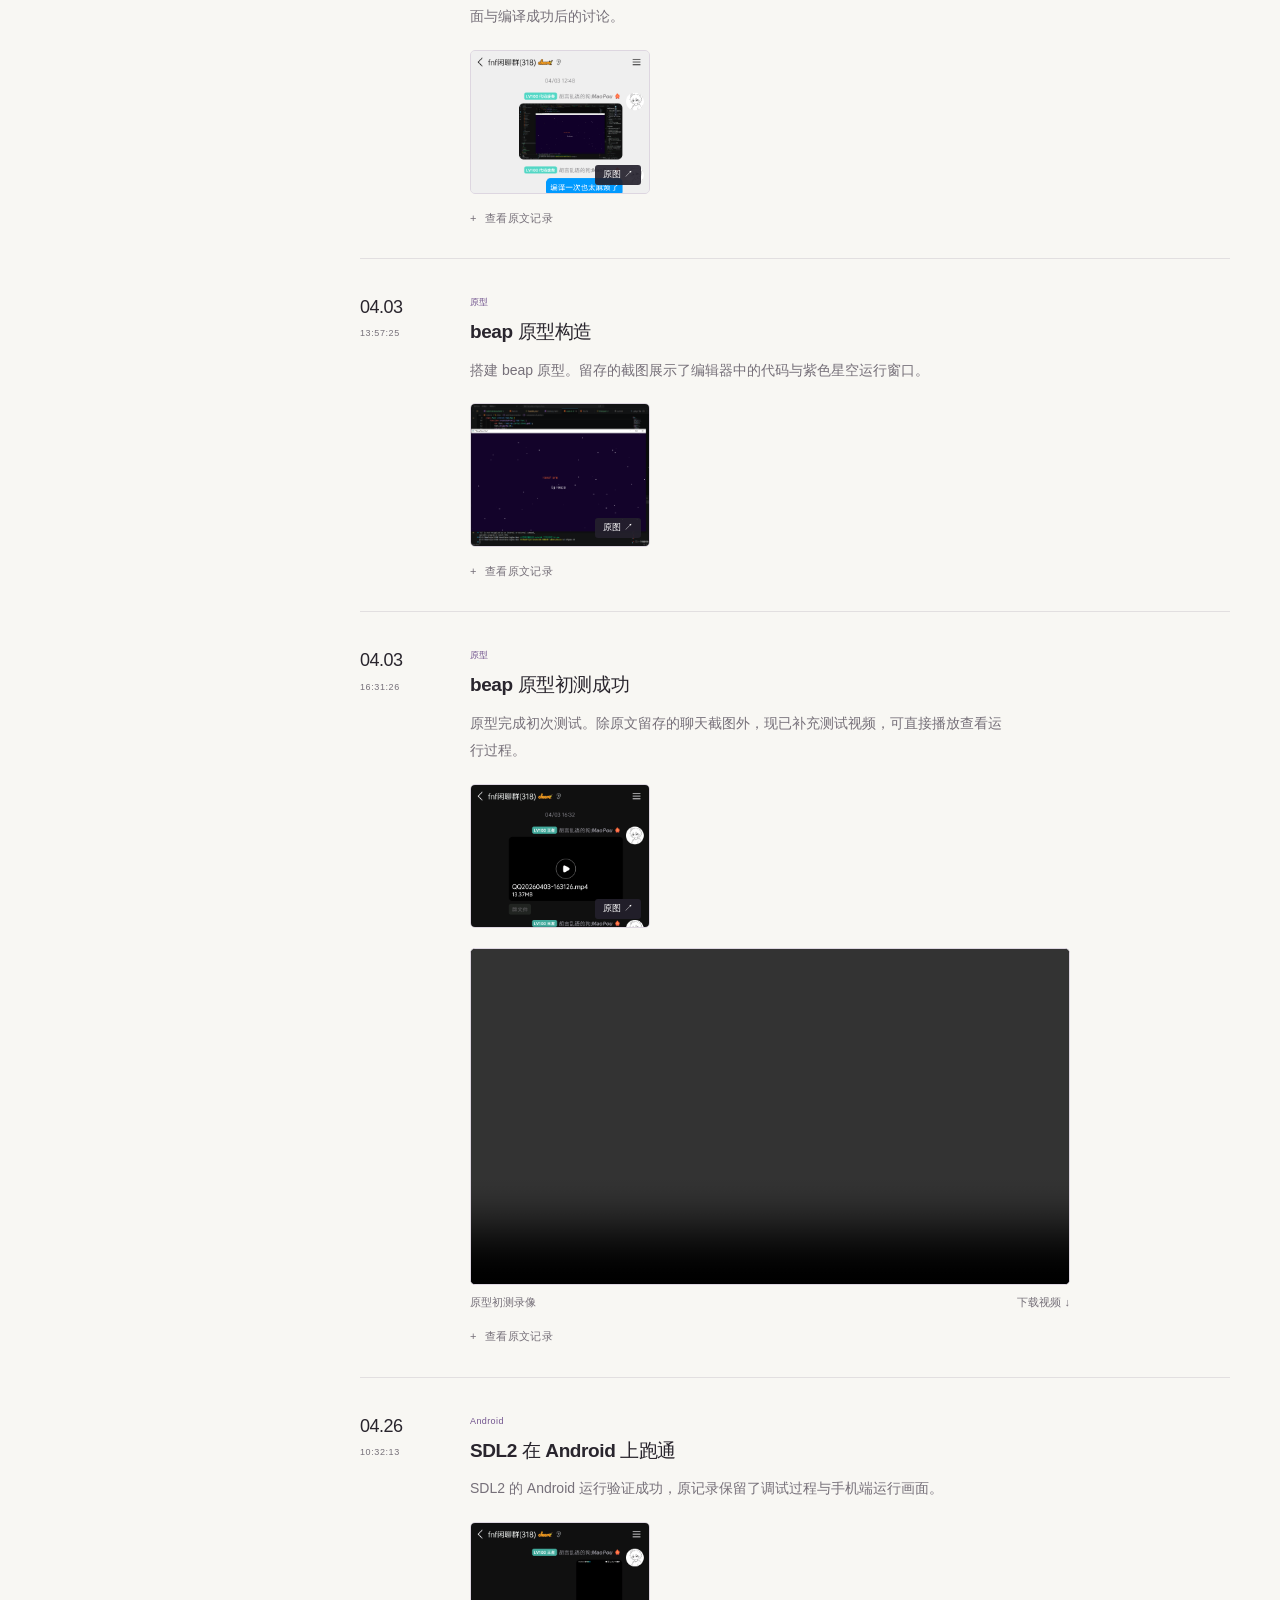
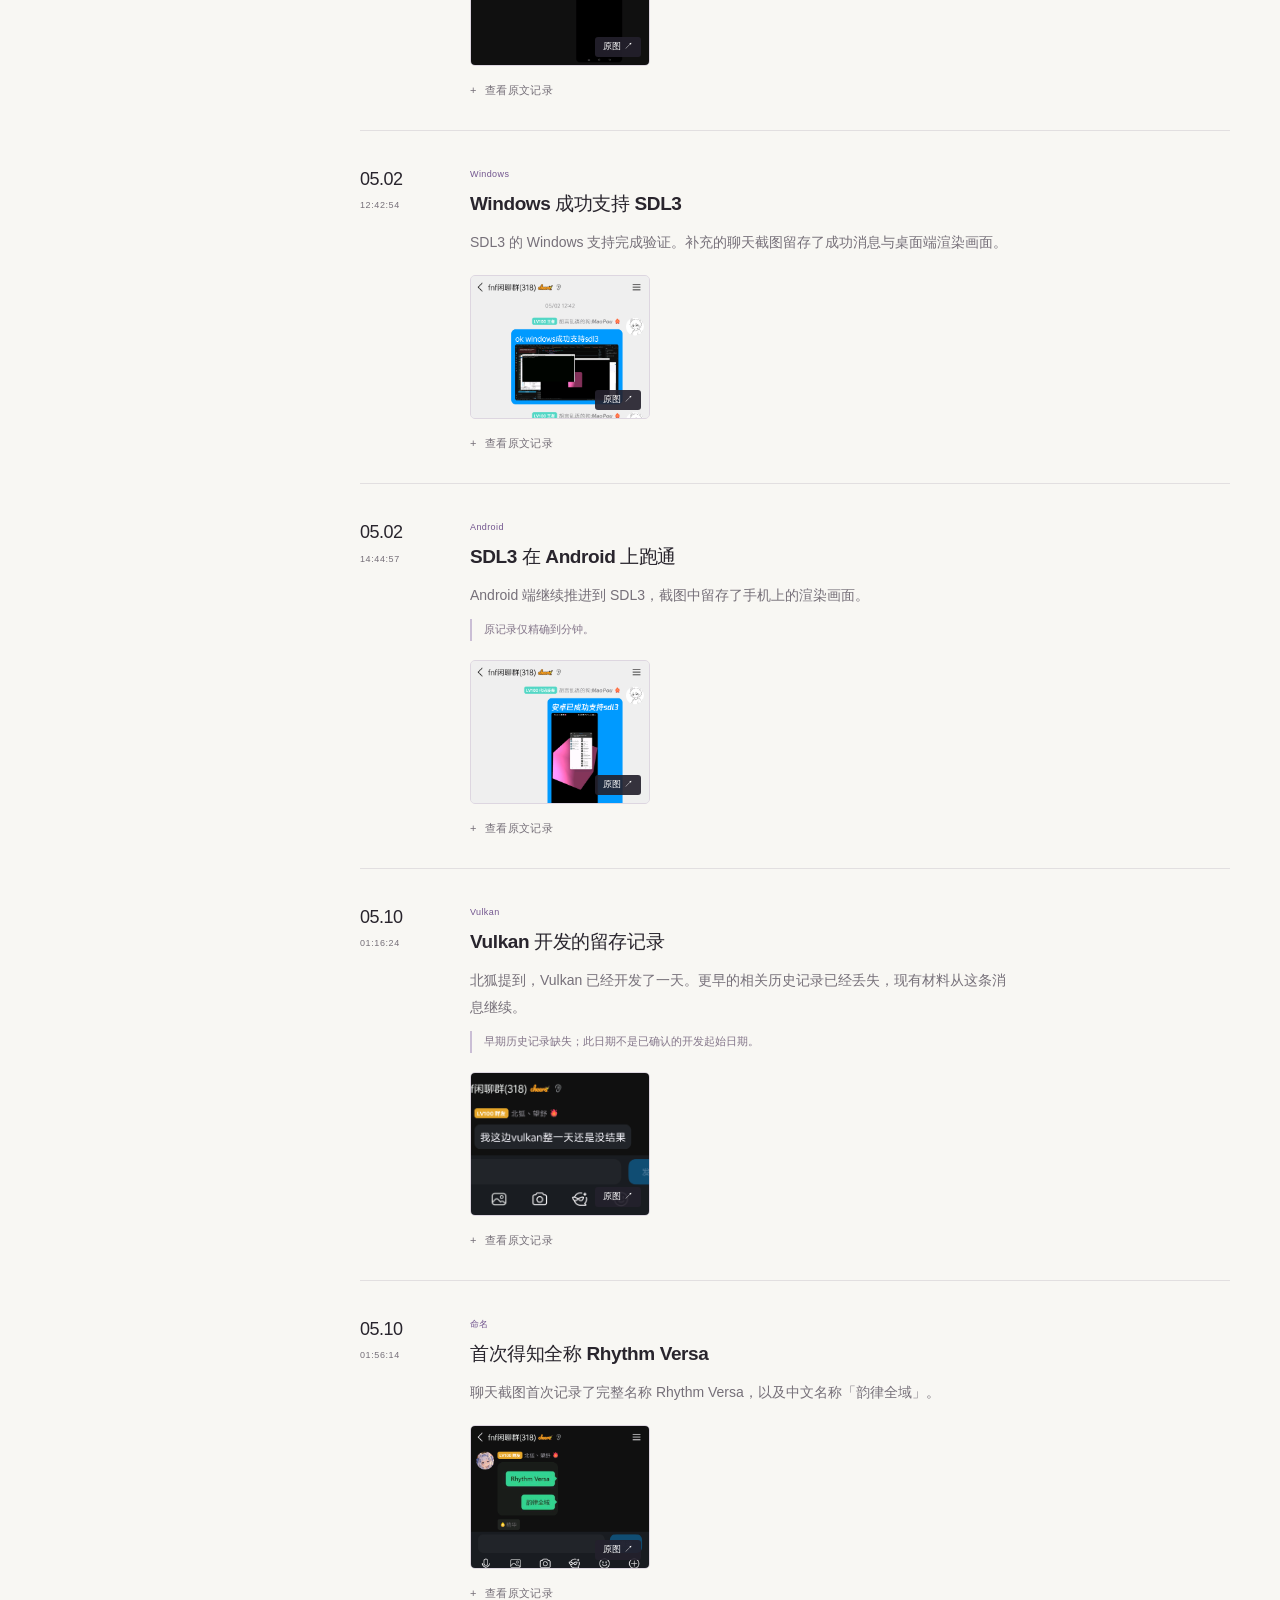
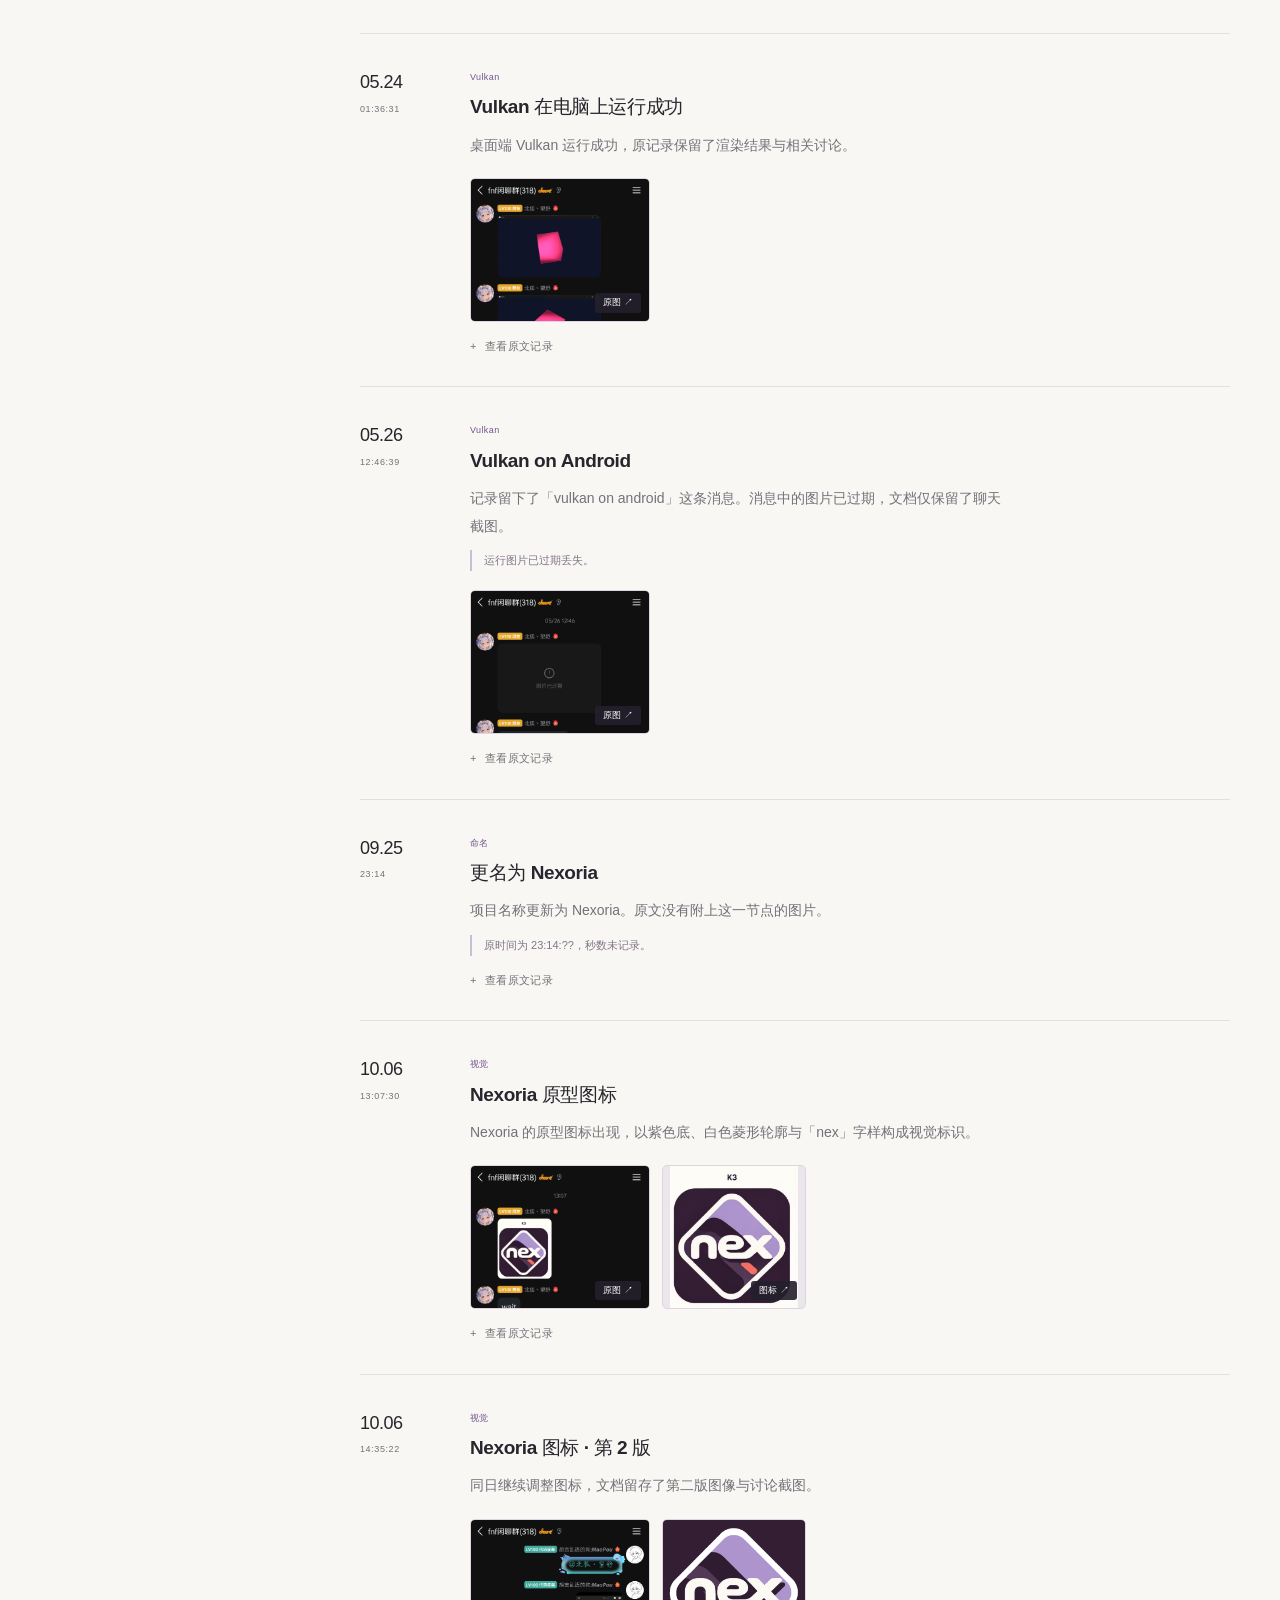
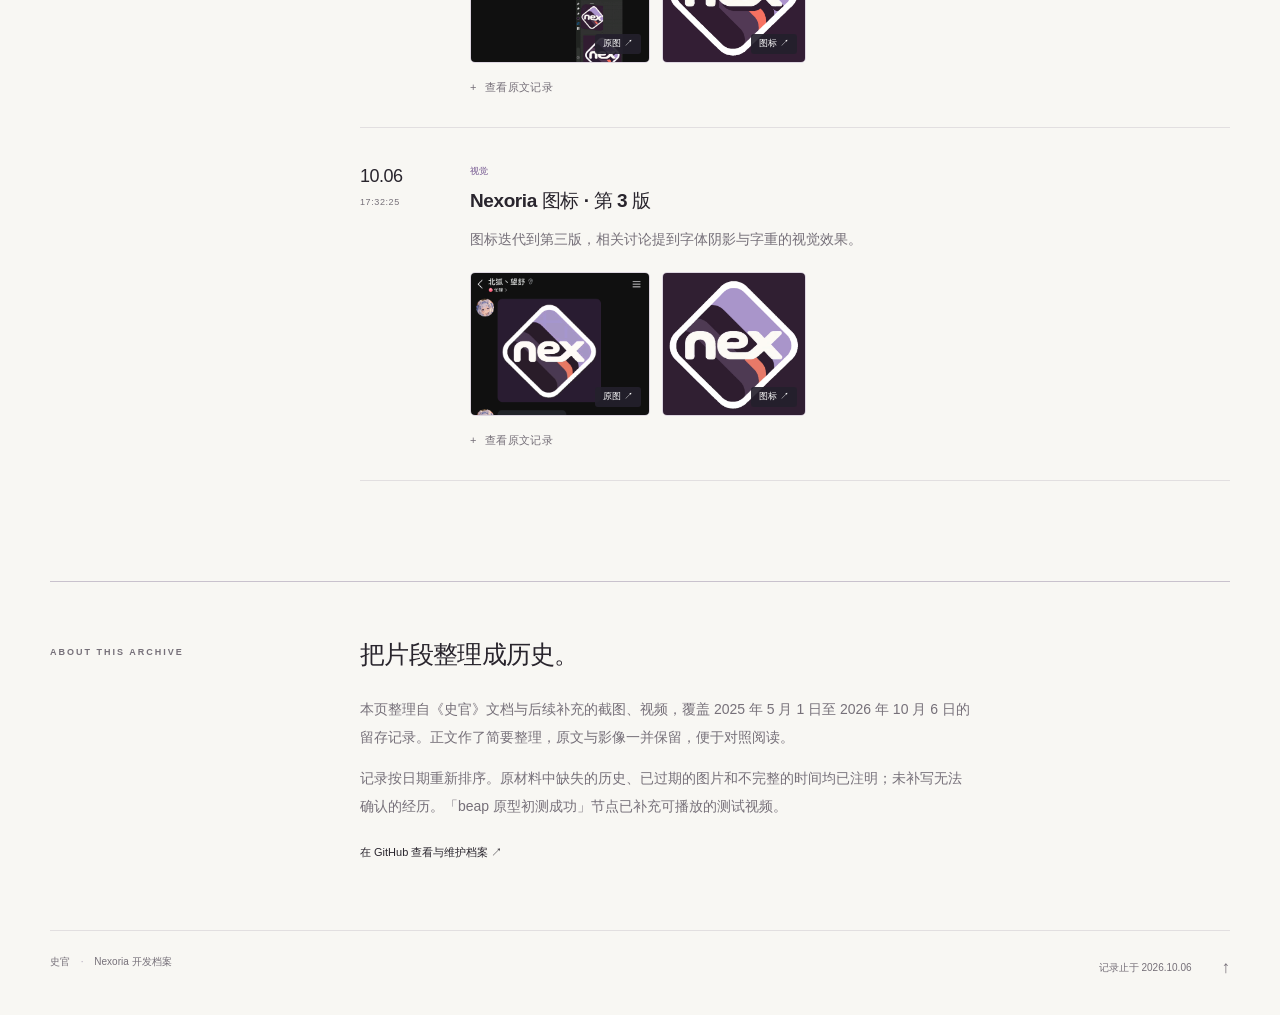
==== commit 08e32737: "Restore text link hover color and separate prototype compilation screenshot" ====
--- a/index.html
+++ b/index.html
@@ -10,7 +10,7 @@
   <meta property="og:type" content="website">
   <title>史官 — Nexoria 开发记录</title>
   <link rel="icon" type="image/jpeg" href="assets/image16.jpeg">
-  <link rel="stylesheet" href="style.css?v=4">
+  <link rel="stylesheet" href="style.css?v=5">
   <script src="app.js" defer></script>
 </head>
 <body>
@@ -43,13 +43,13 @@
 <h2 class="year-heading" id="year-2026"><span>2026</span><small>开发记录</small></h2>
 <article class="event" id="prototype-build" data-category="原型" data-year="2026">
       <div class="event-date"><time datetime="2026-04-03T12:48:26"><span>04.03</span><small>12:48:26</small></time></div>
-      <div class="event-body"><span class="category">原型</span><h3><a draggable="false" href="#prototype-build">原型程序编译成功</a></h3><p>原型程序完成编译，开发进入可以运行和验证的阶段。</p>
+      <div class="event-body"><span class="category">原型</span><h3><a draggable="false" href="#prototype-build">原型程序编译成功</a></h3><p>原型程序完成编译，开发进入可以运行和验证的阶段。聊天截图留存了 12:48 的运行画面与编译成功后的讨论。</p><div class="event-images"><a class="image-link " href="assets/image2.jpeg" data-caption="原型程序编译成功 · 原始记录" aria-label="查看原型程序编译成功 · 原始记录"><img src="assets/image2.jpeg" alt="原型程序编译成功 · 原始记录" loading="lazy" width="180" height="144"><span>原图 ↗</span></a></div>
         <details class="source"><summary>查看原文记录</summary><p>原型程序编译成功</p></details>
       </div>
     </article>
 <article class="event" id="beap-prototype" data-category="原型" data-year="2026">
       <div class="event-date"><time datetime="2026-04-03T13:57:25"><span>04.03</span><small>13:57:25</small></time></div>
-      <div class="event-body"><span class="category">原型</span><h3><a draggable="false" href="#beap-prototype">beap 原型构造</a></h3><p>搭建 beap 原型。留存的截图展示了编辑器中的代码与紫色星空运行窗口。</p><div class="event-images"><a class="image-link " href="assets/image2.jpeg" data-caption="beap 原型构造 · 原始记录" aria-label="查看beap 原型构造 · 原始记录"><img src="assets/image2.jpeg" alt="beap 原型构造 · 原始记录" loading="lazy" width="180" height="144"><span>原图 ↗</span></a><a class="image-link " href="assets/image3.jpeg" data-caption="beap 原型构造 · 原始记录" aria-label="查看beap 原型构造 · 原始记录"><img src="assets/image3.jpeg" alt="beap 原型构造 · 原始记录" loading="lazy" width="180" height="144"><span>原图 ↗</span></a></div>
+      <div class="event-body"><span class="category">原型</span><h3><a draggable="false" href="#beap-prototype">beap 原型构造</a></h3><p>搭建 beap 原型。留存的截图展示了编辑器中的代码与紫色星空运行窗口。</p><div class="event-images"><a class="image-link " href="assets/image3.jpeg" data-caption="beap 原型构造 · 原始记录" aria-label="查看beap 原型构造 · 原始记录"><img src="assets/image3.jpeg" alt="beap 原型构造 · 原始记录" loading="lazy" width="180" height="144"><span>原图 ↗</span></a></div>
         <details class="source"><summary>查看原文记录</summary><p>beap原型构造</p></details>
       </div>
     </article>
--- a/style.css
+++ b/style.css
@@ -12,5 +12,5 @@
 .event-video{margin:20px 0 0;max-width:600px}.event-video video{display:block;width:100%;height:auto;aspect-ratio:16/9;object-fit:contain;border-radius:5px;background:#17131c;border:1px solid #ddd6e0}.event-video figcaption{display:flex;justify-content:space-between;gap:16px;flex-wrap:wrap;margin-top:8px;font-size:11px;color:var(--muted)}.event-video figcaption a{color:var(--purple)}.overview .overview-count{flex-wrap:wrap}
 
 
-a:not(.image-link):not(.skip-link),a:not(.image-link):not(.skip-link):hover{color:inherit;text-decoration:none;cursor:text;user-select:text;-webkit-user-select:text}.read-link,.about a,.year-nav a{border-bottom:0}
+a:not(.image-link):not(.skip-link){color:inherit;text-decoration:none;cursor:text;user-select:text;-webkit-user-select:text}a:not(.image-link):not(.skip-link):hover{color:var(--purple)}.read-link,.about a,.year-nav a{border-bottom:0}
 
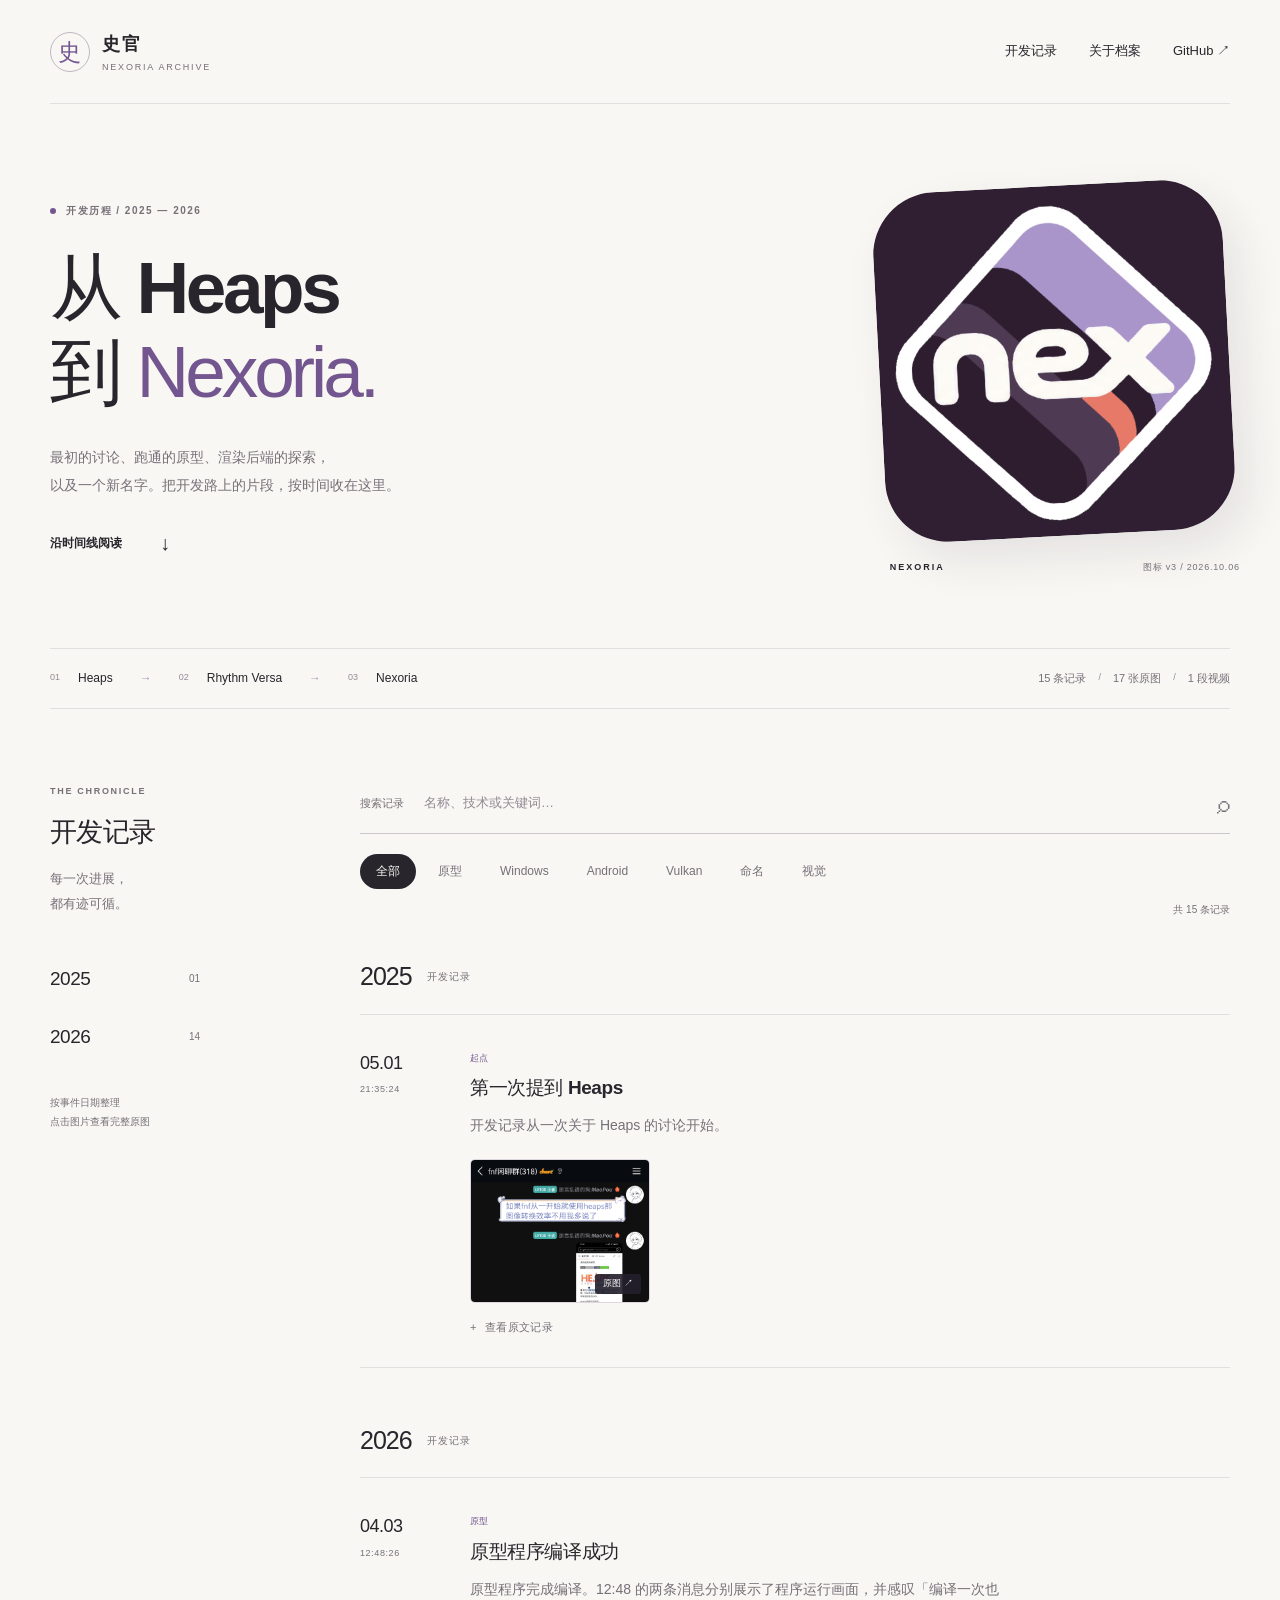
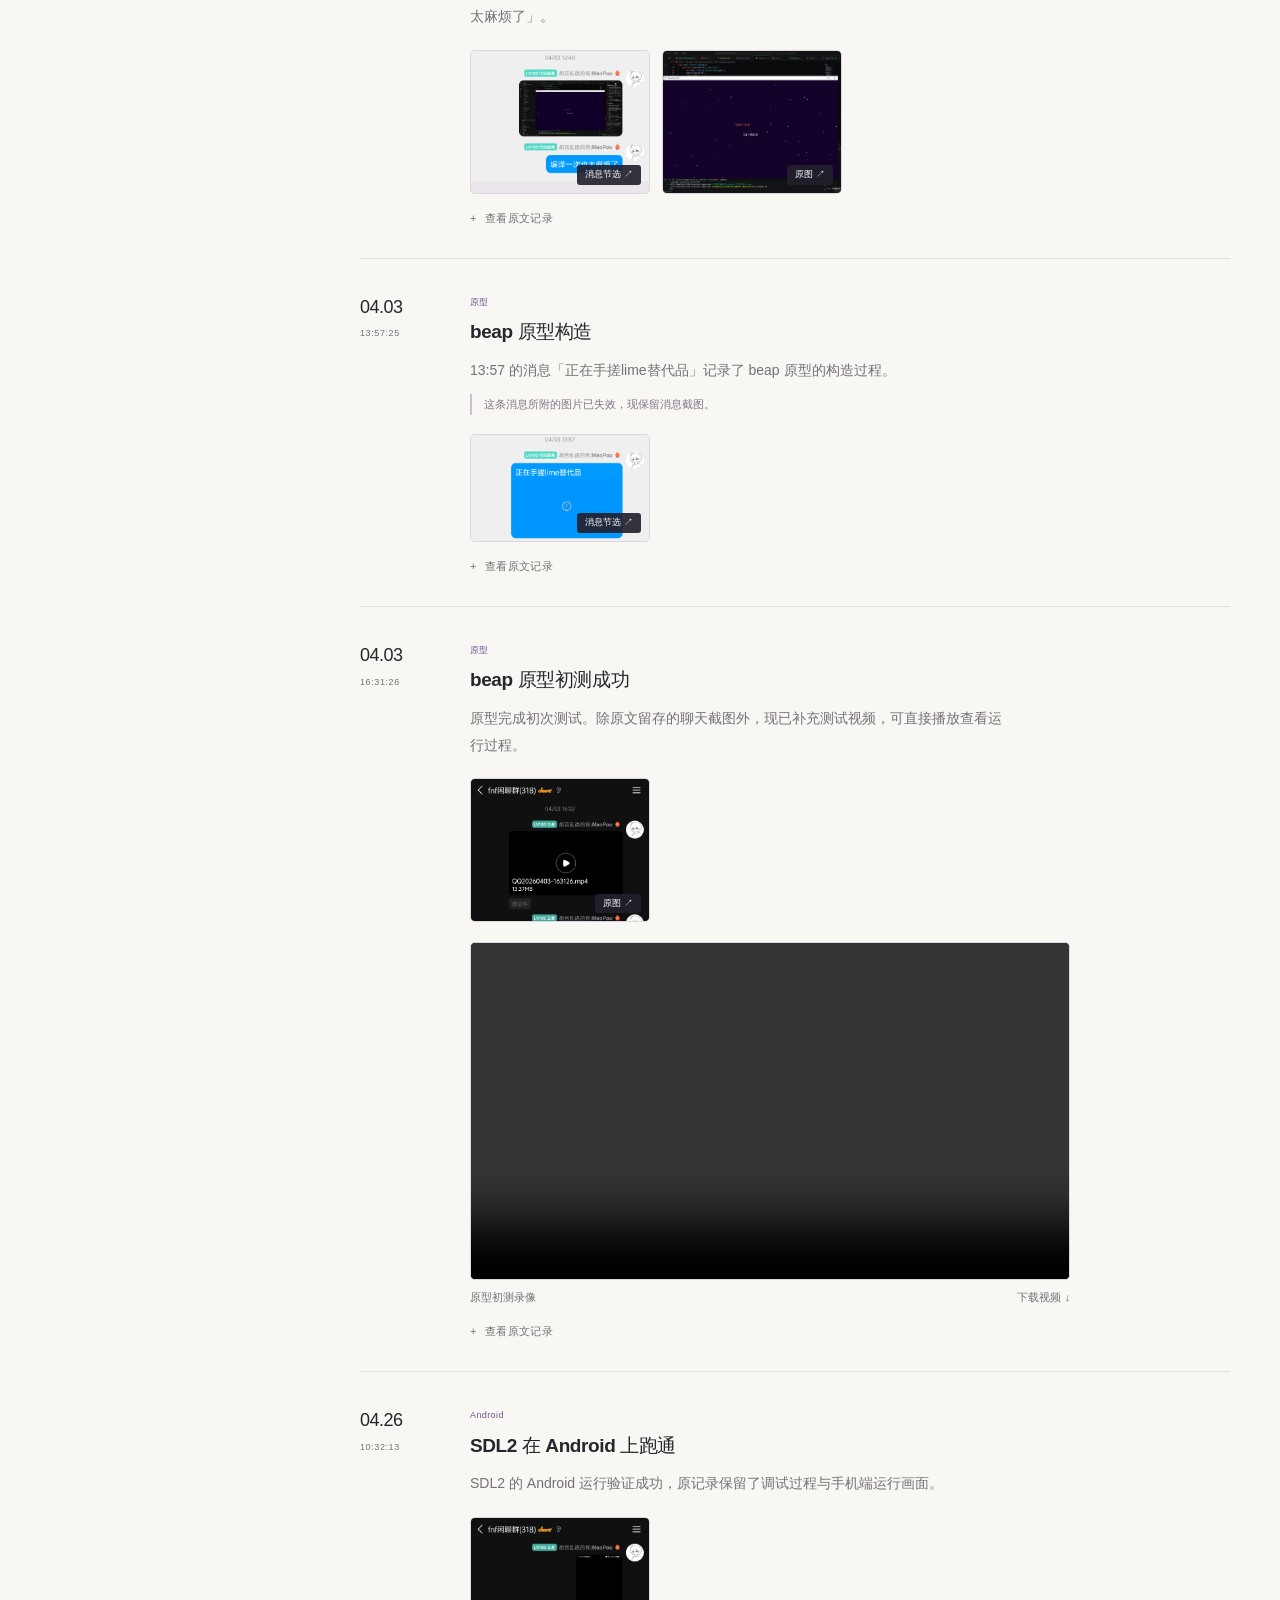
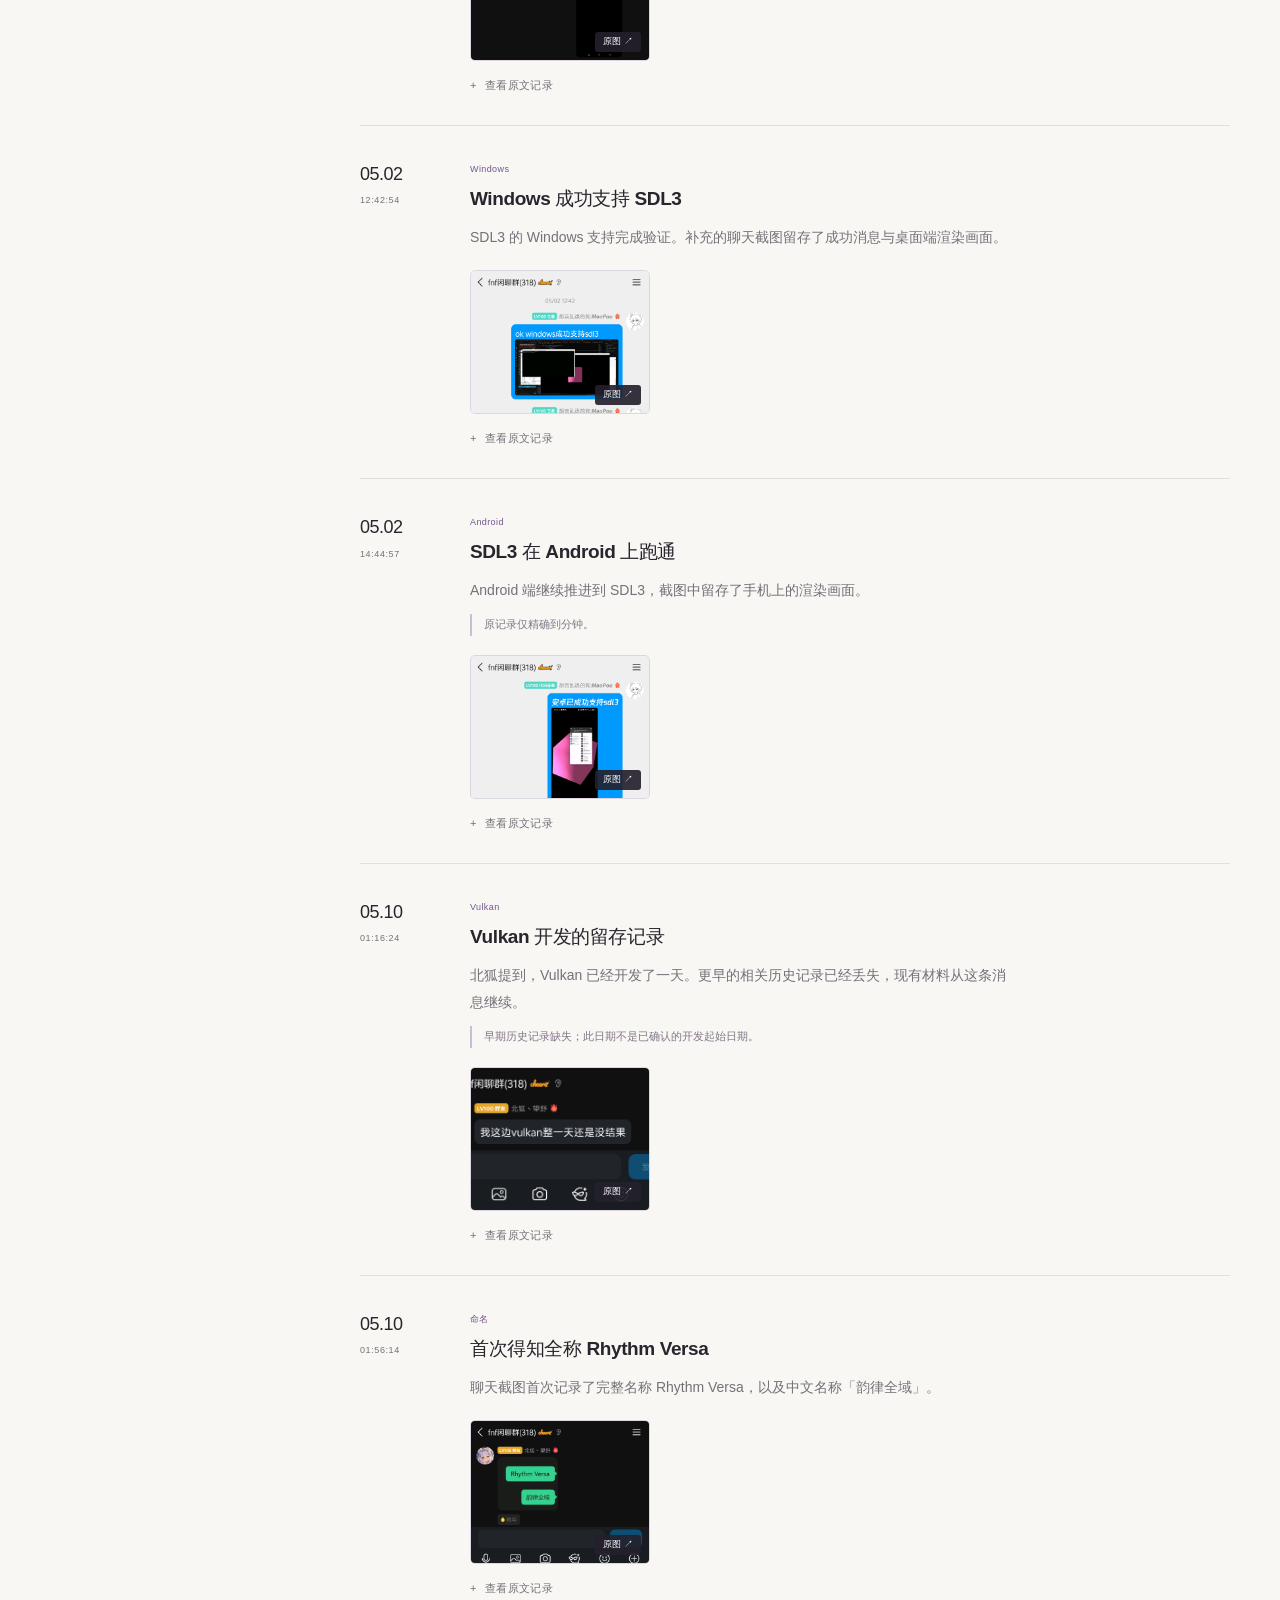
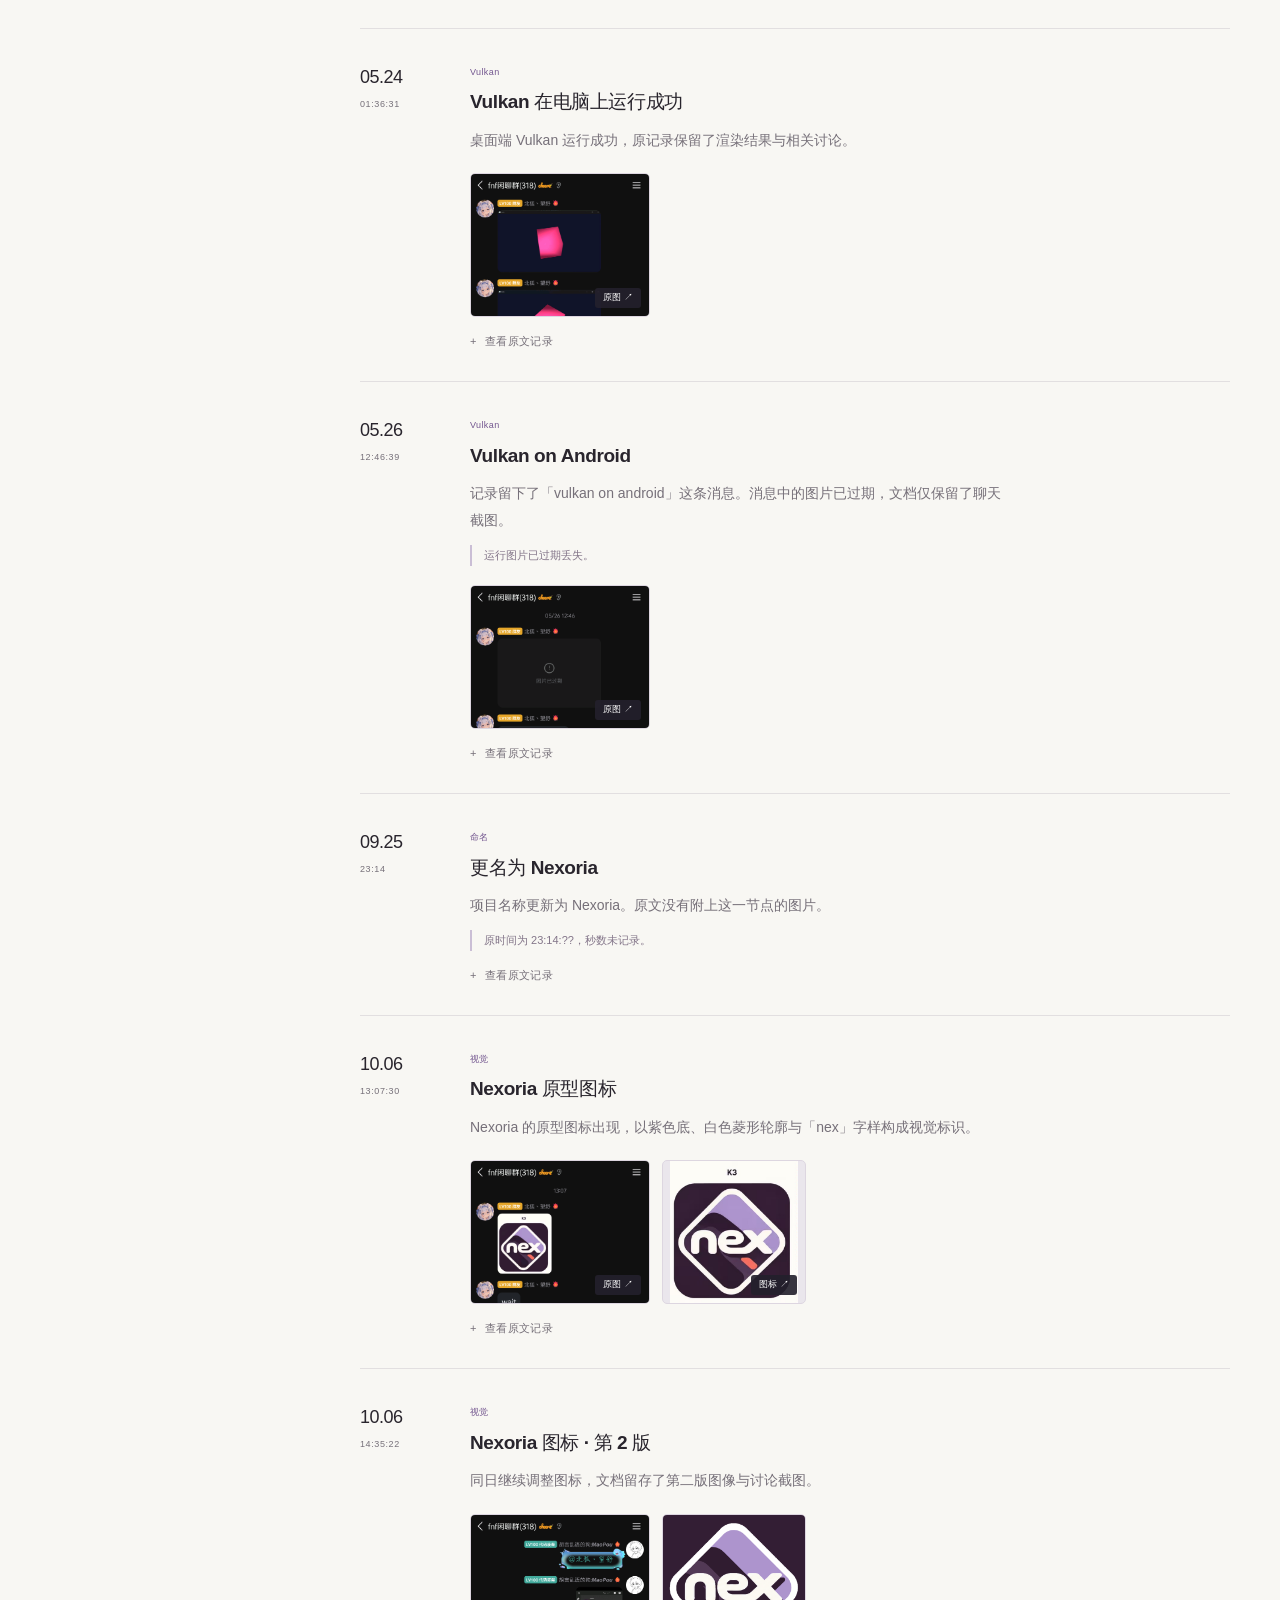
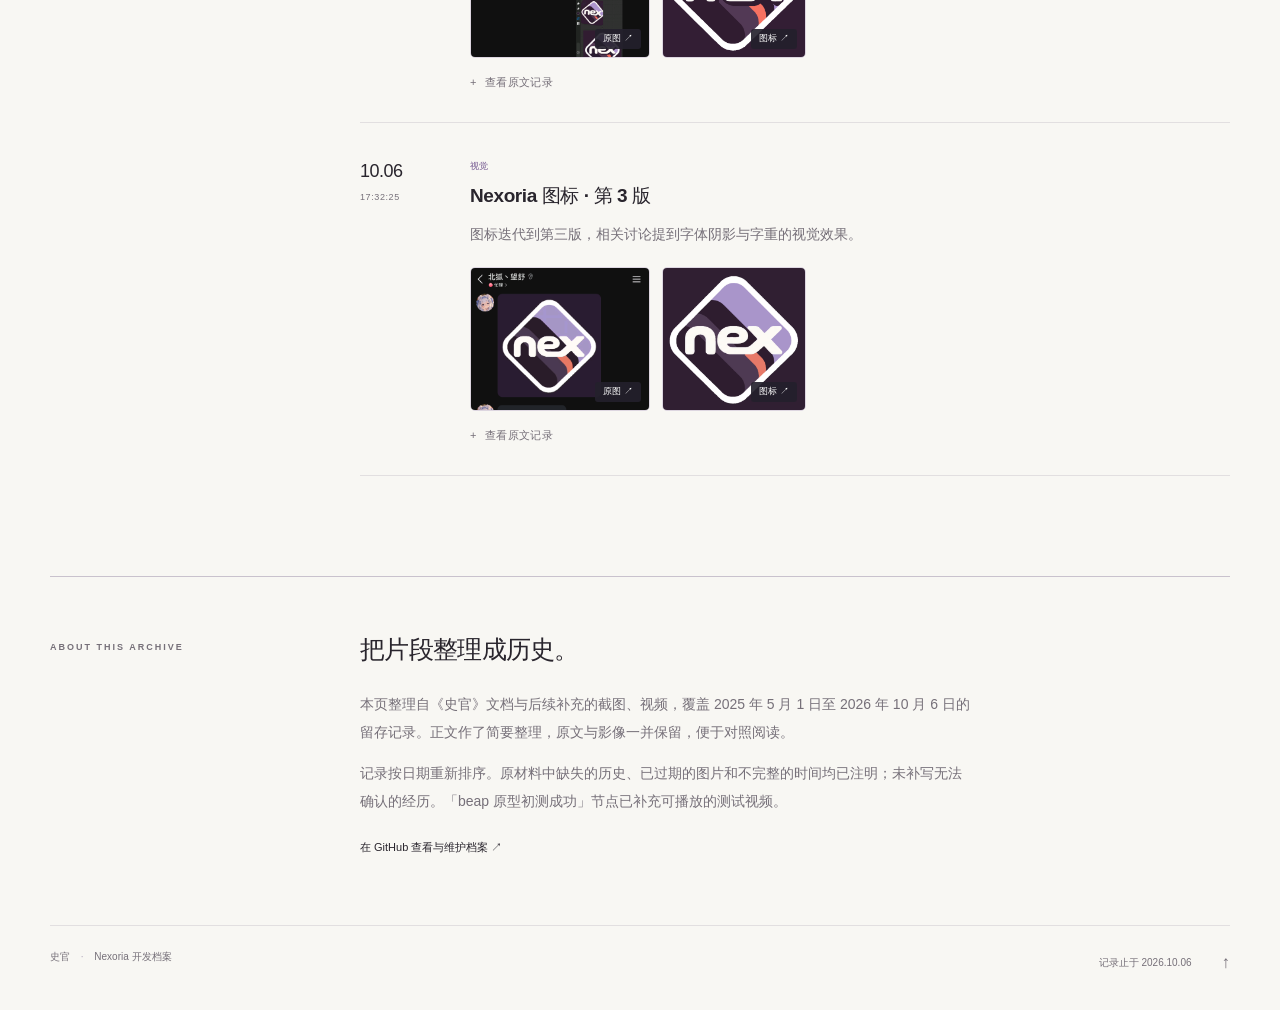
==== commit 1f364739: "Split compilation and beap construction messages into separate image views" ====
--- a/index.html
+++ b/index.html
@@ -10,8 +10,8 @@
   <meta property="og:type" content="website">
   <title>史官 — Nexoria 开发记录</title>
   <link rel="icon" type="image/jpeg" href="assets/image16.jpeg">
-  <link rel="stylesheet" href="style.css?v=5">
-  <script src="app.js" defer></script>
+  <link rel="stylesheet" href="style.css?v=6">
+  <script src="app.js?v=6" defer></script>
 </head>
 <body>
   <a draggable="false" class="skip-link" href="#archive">跳到开发记录</a>
@@ -43,14 +43,14 @@
 <h2 class="year-heading" id="year-2026"><span>2026</span><small>开发记录</small></h2>
 <article class="event" id="prototype-build" data-category="原型" data-year="2026">
       <div class="event-date"><time datetime="2026-04-03T12:48:26"><span>04.03</span><small>12:48:26</small></time></div>
-      <div class="event-body"><span class="category">原型</span><h3><a draggable="false" href="#prototype-build">原型程序编译成功</a></h3><p>原型程序完成编译，开发进入可以运行和验证的阶段。聊天截图留存了 12:48 的运行画面与编译成功后的讨论。</p><div class="event-images"><a class="image-link " href="assets/image2.jpeg" data-caption="原型程序编译成功 · 原始记录" aria-label="查看原型程序编译成功 · 原始记录"><img src="assets/image2.jpeg" alt="原型程序编译成功 · 原始记录" loading="lazy" width="180" height="144"><span>原图 ↗</span></a></div>
-        <details class="source"><summary>查看原文记录</summary><p>原型程序编译成功</p></details>
+      <div class="event-body"><span class="category">原型</span><h3><a draggable="false" href="#prototype-build">原型程序编译成功</a></h3><p>原型程序完成编译。12:48 的两条消息分别展示了程序运行画面，并感叹「编译一次也太麻烦了」。</p><div class="event-images"><a class="image-link slice-link" href="assets/image2.jpeg" data-caption="原型程序编译成功 · 消息节选" aria-label="查看原型程序编译成功 · 消息节选" data-crop-ratio="1080/790" data-crop-offset="-17.721519%" style="--slice-ratio:1080/790;--slice-top:-17.721519%"><span class="image-slice"><img src="assets/image2.jpeg" alt="原型程序编译成功 · 消息节选" loading="lazy" width="180" height="144"></span><span>消息节选 ↗</span></a><a class="image-link " href="assets/image3.jpeg" data-caption="原型程序编译成功 · 原始记录" aria-label="查看原型程序编译成功 · 原始记录"><img src="assets/image3.jpeg" alt="原型程序编译成功 · 原始记录" loading="lazy" width="180" height="144"><span>原图 ↗</span></a></div>
+        <details class="source"><summary>查看原文记录</summary><p>原型程序编译成功；截图消息：编译一次也太麻烦了</p></details>
       </div>
     </article>
 <article class="event" id="beap-prototype" data-category="原型" data-year="2026">
       <div class="event-date"><time datetime="2026-04-03T13:57:25"><span>04.03</span><small>13:57:25</small></time></div>
-      <div class="event-body"><span class="category">原型</span><h3><a draggable="false" href="#beap-prototype">beap 原型构造</a></h3><p>搭建 beap 原型。留存的截图展示了编辑器中的代码与紫色星空运行窗口。</p><div class="event-images"><a class="image-link " href="assets/image3.jpeg" data-caption="beap 原型构造 · 原始记录" aria-label="查看beap 原型构造 · 原始记录"><img src="assets/image3.jpeg" alt="beap 原型构造 · 原始记录" loading="lazy" width="180" height="144"><span>原图 ↗</span></a></div>
-        <details class="source"><summary>查看原文记录</summary><p>beap原型构造</p></details>
+      <div class="event-body"><span class="category">原型</span><h3><a draggable="false" href="#beap-prototype">beap 原型构造</a></h3><p>13:57 的消息「正在手搓lime替代品」记录了 beap 原型的构造过程。</p><p class="record-note">这条消息所附的图片已失效，现保留消息截图。</p><div class="event-images"><a class="image-link slice-link" href="assets/image2.jpeg" data-caption="beap 原型构造 · 消息节选" aria-label="查看beap 原型构造 · 消息节选" data-crop-ratio="1080/645" data-crop-offset="-144.186047%" style="--slice-ratio:1080/645;--slice-top:-144.186047%"><span class="image-slice"><img src="assets/image2.jpeg" alt="beap 原型构造 · 消息节选" loading="lazy" width="180" height="144"></span><span>消息节选 ↗</span></a></div>
+        <details class="source"><summary>查看原文记录</summary><p>beap原型构造；截图消息：正在手搓lime替代品</p></details>
       </div>
     </article>
 <article class="event" id="prototype-test" data-category="原型" data-year="2026">
@@ -131,6 +131,6 @@
     <section class="about wrap" id="about" aria-labelledby="about-title"><p class="eyebrow">ABOUT THIS ARCHIVE</p><div><h2 id="about-title">把片段整理成历史。</h2><p>本页整理自《史官》文档与后续补充的截图、视频，覆盖 2025 年 5 月 1 日至 2026 年 10 月 6 日的留存记录。正文作了简要整理，原文与影像一并保留，便于对照阅读。</p><p>记录按日期重新排序。原材料中缺失的历史、已过期的图片和不完整的时间均已注明；未补写无法确认的经历。「beap 原型初测成功」节点已补充可播放的测试视频。</p><a draggable="false" href="https://github.com/heaps-lib-save/nexoria-history" target="_blank" rel="noopener noreferrer">在 GitHub 查看与维护档案 ↗</a></div></section>
   </main>
   <footer class="footer wrap"><span>史官 <span class="footer-dot">·</span> Nexoria 开发档案</span><span>记录止于 2026.10.06 <a draggable="false" href="#top" aria-label="回到顶部">↑</a></span></footer>
-  <dialog id="image-viewer" aria-labelledby="viewer-caption"><div class="viewer-toolbar"><p id="viewer-caption"></p><button type="button" id="viewer-close" aria-label="关闭原图">关闭 <span aria-hidden="true">×</span></button></div><div class="viewer-image"><img id="full-image" alt=""></div><p class="viewer-hint">完整原图 · 按 Esc 关闭</p></dialog>
+  <dialog id="image-viewer" aria-labelledby="viewer-caption"><div class="viewer-toolbar"><p id="viewer-caption"></p><button type="button" id="viewer-close" aria-label="关闭原图">关闭 <span aria-hidden="true">×</span></button></div><div class="viewer-image"><div id="image-frame"><img id="full-image" alt=""></div></div><p class="viewer-hint"><span id="viewer-hint-text">完整原图 · 按 Esc 关闭</span> <a draggable="false" id="viewer-original" target="_blank" rel="noopener noreferrer" hidden>查看完整原图 ↗</a></p></dialog>
 </body>
 </html>
--- a/style.css
+++ b/style.css
@@ -1,6 +1,6 @@
 @charset "UTF-8";
 :root{--paper:#f8f7f3;--ink:#29252d;--muted:#767079;--line:#e2dfe0;--purple:#73568f;--pale:#eeebf3;--font:Inter,"Segoe UI","PingFang SC","Microsoft YaHei",sans-serif}
-*{box-sizing:border-box}html{scroll-behavior:smooth;scroll-padding-top:32px}body{margin:0;background:var(--paper);color:var(--ink);font-family:var(--font);font-size:15px;line-height:1.75;-webkit-font-smoothing:antialiased}a{color:inherit;text-decoration:none}button,input{font:inherit}button,a,input,summary{-webkit-tap-highlight-color:transparent}button{cursor:pointer}a:focus-visible,button:focus-visible,summary:focus-visible,input:focus-visible{outline:3px solid var(--purple);outline-offset:5px}a:hover{color:var(--purple)}[hidden]{display:none!important}.wrap{width:min(1180px,calc(100% - 100px));margin-inline:auto}.skip-link{position:fixed;left:16px;top:-100px;background:var(--ink);color:white;padding:12px 20px;z-index:99}.skip-link:focus{top:16px}.masthead{height:104px;display:flex;align-items:center;justify-content:space-between;border-bottom:1px solid var(--line)}.brand{display:flex;gap:12px;align-items:center;font-size:18px;letter-spacing:2px;font-weight:650}.brand small{display:block;font-size:9px;letter-spacing:1.8px;font-weight:500;line-height:1.4;color:var(--muted)}.brand-mark{width:40px;height:40px;display:grid;place-items:center;border:1px solid #bfb7c4;border-radius:50%;font-family:"Songti SC",SimSun,serif;font-size:23px;font-weight:400;color:var(--purple)}.masthead nav{display:flex;gap:32px;font-size:13px}.repo-link{color:var(--muted)}.hero{display:grid;grid-template-columns:1.45fr 1fr;gap:80px;padding-block:82px 72px;align-items:center}.eyebrow{font-size:10px;letter-spacing:2px;font-weight:600;color:var(--muted);margin:0 0 26px}.hero .eyebrow{display:flex;align-items:center;gap:10px;letter-spacing:1.5px}.eyebrow>span{width:6px;height:6px;background:var(--purple);border-radius:50%}h1{font-size:clamp(48px,5.7vw,80px);letter-spacing:-3.4px;line-height:1.16;font-weight:550;margin:0 0 28px}h1 em{font-style:normal;color:var(--purple);font-weight:500;letter-spacing:-4px}.hero-description{font-size:14px;color:var(--muted);line-height:2;margin:0 0 30px}.read-link{font-size:12px;font-weight:600;display:inline-flex;gap:38px;align-items:center;border-bottom:1px solid #c3b9cc;padding-bottom:6px}.read-link span{font-size:20px;line-height:1}.hero-art{margin:0;width:100%;max-width:350px;justify-self:end;transform:rotate(-3deg)}.hero-art>img{display:block;width:100%;height:auto;border-radius:18%;box-shadow:14px 20px 45px #39264419}.hero-art figcaption{margin-top:24px;display:flex;justify-content:space-between;font-size:9px;letter-spacing:.8px;color:var(--muted);transform:rotate(3deg)}.hero-art figcaption span:first-child{font-weight:650;letter-spacing:2px;color:var(--ink)}.overview{display:flex;align-items:center;justify-content:space-between;gap:24px;border-top:1px solid var(--line);border-bottom:1px solid var(--line);padding-block:19px}.overview p{margin:0;font-size:12px;display:flex;align-items:center;gap:18px}.overview p>span{font-size:9px;color:#928a96}.overview p>i{font-style:normal;color:#a99ab4;margin-inline:9px}.overview .overview-count{color:var(--muted);font-size:11px;gap:12px;white-space:nowrap}.archive{display:grid;grid-template-columns:230px minmax(0,1fr);gap:80px;padding-block:75px 100px}.archive-rail>div{position:sticky;top:40px}.archive-rail .eyebrow{font-size:9px;letter-spacing:1.7px;margin-bottom:12px}h2{font-size:27px;letter-spacing:-.7px;font-weight:550;line-height:1.5;margin:0}.rail-intro{font-size:13px;color:var(--muted);line-height:1.9;margin-block:15px 34px}.year-nav{width:150px;display:grid}.year-nav a{display:flex;justify-content:space-between;align-items:center;padding-block:12px;border-bottom:1px solid var(--line);font-size:19px;font-weight:500;letter-spacing:-.5px}.year-nav a span{color:var(--muted);font-size:10px;font-weight:400;letter-spacing:0}.rail-note{font-size:10px;color:var(--muted);line-height:1.9;margin-top:28px}.tools{margin-bottom:16px}.search-field{position:relative;display:flex;align-items:center;gap:20px;border-bottom:1px solid #cbc5cf;padding-bottom:10px}.search-field label{font-size:11px;color:var(--muted);white-space:nowrap}.search-field input{border:0;background:none;width:100%;min-width:0;color:var(--ink);font-size:12px;padding:8px 0;outline-offset:0}.search-field input::placeholder{color:#918994}.search-field>span{font-size:25px;color:var(--muted);line-height:1;pointer-events:none}.filters{display:flex;flex-wrap:wrap;gap:6px;margin-top:20px}.filters button{border:1px solid transparent;border-radius:40px;padding:6px 15px;background:transparent;font-size:11px;color:var(--muted);transition:background .15s,color .15s}.filters button:hover{background:var(--pale);color:var(--ink)}.filters button[aria-pressed="true"]{background:var(--ink);color:var(--paper)}.result-status{font-size:10px;color:var(--muted);text-align:right;margin:12px 0 0}.year-heading{display:flex;align-items:center;gap:15px;padding-block:24px 18px;border-bottom:1px solid var(--line);margin-bottom:0;scroll-margin-top:24px}.year-heading span{font-size:25px;font-weight:500;letter-spacing:-1px}.year-heading small{font-size:10px;font-weight:400;color:var(--muted);letter-spacing:1px}.year-heading:not(:first-child){margin-top:30px}.event{display:grid;grid-template-columns:86px minmax(0,1fr);gap:24px;border-bottom:1px solid var(--line);padding-block:28px 30px;scroll-margin-top:28px}.event-date{padding-top:5px}.event-date time{display:block;white-space:nowrap}.event-date span{display:block;font-size:18px;font-weight:500;letter-spacing:-.5px;font-variant-numeric:tabular-nums}.event-date small{display:block;font-size:9px;color:var(--muted);letter-spacing:.6px;font-variant-numeric:tabular-nums;margin-top:3px}.category{display:inline-block;font-size:9px;color:var(--purple);line-height:1.6;letter-spacing:.4px}.event h3{font-size:19px;font-weight:550;letter-spacing:-.4px;margin:5px 0 10px;line-height:1.5}.event h3 a:hover{color:var(--purple)}.event-body>p{color:var(--muted);font-size:12px;line-height:1.95;margin:0;max-width:540px}.event-body .record-note{font-size:10px;color:#837589;margin-top:10px;padding-left:12px;border-left:2px solid #cabed5}.event-images{display:flex;flex-wrap:wrap;gap:12px;margin-top:19px}.image-link{position:relative;width:180px;height:144px;overflow:hidden;border-radius:5px;background:#eae6ec;display:block;border:1px solid #ddd6e0}.image-link img{display:block;width:100%;height:100%;object-fit:cover;object-position:top;transition:transform .25s}.image-link:hover img{transform:scale(1.035)}.image-link>span{position:absolute;bottom:8px;right:8px;background:#24202ce8;color:#fff;font-size:9px;padding:2px 8px;border-radius:3px}.icon-image{width:144px}.icon-image img{object-fit:contain;object-position:center}.source{margin-top:15px;font-size:10px;color:var(--muted)}.source summary{cursor:pointer;list-style:none;width:fit-content;letter-spacing:.3px}.source summary::-webkit-details-marker{display:none}.source summary::before{content:'+';margin-right:7px;display:inline-block;width:8px}.source[open] summary::before{content:'−'}.source summary:hover{color:var(--purple)}.source p{margin:10px 0 0;color:var(--ink);font-size:11px;line-height:1.9}.empty-state{text-align:center;padding-block:70px;color:var(--muted)}.empty-state button{background:none;border:0;border-bottom:1px solid #bfb2c9;font-size:12px;color:var(--purple);padding:4px}.about{border-top:1px solid #c9c2cd;display:grid;grid-template-columns:230px minmax(0,1fr);gap:80px;padding-block:54px 65px}.about>.eyebrow{margin-top:9px;font-size:9px}.about h2{font-size:25px;margin-bottom:21px}.about p:not(.eyebrow){font-size:12px;color:var(--muted);line-height:2;margin:0 0 13px;max-width:610px}.about a{display:inline-block;font-size:11px;margin-top:10px;border-bottom:1px solid #c7bbcf;padding-bottom:3px;color:var(--purple)}.footer{border-top:1px solid var(--line);padding-block:22px 32px;display:flex;justify-content:space-between;font-size:10px;color:var(--muted)}.footer-dot{margin-inline:8px;color:#b1a5bb}.footer>span:last-child{display:flex;align-items:center;gap:30px}.footer a{font-size:17px;color:var(--ink)}dialog{color:#efedf1;border:1px solid #48414f;border-radius:10px;background:#211d27;padding:0;width:min(1000px,calc(100% - 32px));max-height:calc(100dvh - 32px);box-shadow:0 16px 70px #0006}dialog::backdrop{background:#16121dd9;backdrop-filter:blur(6px)}.viewer-toolbar{display:flex;align-items:center;justify-content:space-between;gap:20px;padding:14px 20px;border-bottom:1px solid #403949}.viewer-toolbar p{margin:0;font-size:12px}.viewer-toolbar button{display:flex;gap:14px;align-items:center;color:#eee;background:transparent;border:0;font-size:11px;padding:6px}.viewer-toolbar button span{font-size:24px;line-height:1}.viewer-image{overflow:auto;max-height:calc(100dvh - 163px);padding:20px}.viewer-image img{display:block;margin:auto;width:auto;max-width:100%;height:auto}.viewer-hint{text-align:center;font-size:10px;color:#b6aebf;margin:0;padding:10px 16px 14px}body.viewer-open{overflow:hidden}
+*{box-sizing:border-box}html{scroll-behavior:smooth;scroll-padding-top:32px}body{margin:0;background:var(--paper);color:var(--ink);font-family:var(--font);font-size:15px;line-height:1.75;-webkit-font-smoothing:antialiased}a{color:inherit;text-decoration:none}button,input{font:inherit}button,a,input,summary{-webkit-tap-highlight-color:transparent}button{cursor:pointer}a:focus-visible,button:focus-visible,summary:focus-visible,input:focus-visible{outline:3px solid var(--purple);outline-offset:5px}a:hover{color:var(--purple)}[hidden]{display:none!important}.wrap{width:min(1180px,calc(100% - 100px));margin-inline:auto}.skip-link{position:fixed;left:16px;top:-100px;background:var(--ink);color:white;padding:12px 20px;z-index:99}.skip-link:focus{top:16px}.masthead{height:104px;display:flex;align-items:center;justify-content:space-between;border-bottom:1px solid var(--line)}.brand{display:flex;gap:12px;align-items:center;font-size:18px;letter-spacing:2px;font-weight:650}.brand small{display:block;font-size:9px;letter-spacing:1.8px;font-weight:500;line-height:1.4;color:var(--muted)}.brand-mark{width:40px;height:40px;display:grid;place-items:center;border:1px solid #bfb7c4;border-radius:50%;font-family:"Songti SC",SimSun,serif;font-size:23px;font-weight:400;color:var(--purple)}.masthead nav{display:flex;gap:32px;font-size:13px}.repo-link{color:var(--muted)}.hero{display:grid;grid-template-columns:1.45fr 1fr;gap:80px;padding-block:82px 72px;align-items:center}.eyebrow{font-size:10px;letter-spacing:2px;font-weight:600;color:var(--muted);margin:0 0 26px}.hero .eyebrow{display:flex;align-items:center;gap:10px;letter-spacing:1.5px}.eyebrow>span{width:6px;height:6px;background:var(--purple);border-radius:50%}h1{font-size:clamp(48px,5.7vw,80px);letter-spacing:-3.4px;line-height:1.16;font-weight:550;margin:0 0 28px}h1 em{font-style:normal;color:var(--purple);font-weight:500;letter-spacing:-4px}.hero-description{font-size:14px;color:var(--muted);line-height:2;margin:0 0 30px}.read-link{font-size:12px;font-weight:600;display:inline-flex;gap:38px;align-items:center;border-bottom:1px solid #c3b9cc;padding-bottom:6px}.read-link span{font-size:20px;line-height:1}.hero-art{margin:0;width:100%;max-width:350px;justify-self:end;transform:rotate(-3deg)}.hero-art>img{display:block;width:100%;height:auto;border-radius:18%;box-shadow:14px 20px 45px #39264419}.hero-art figcaption{margin-top:24px;display:flex;justify-content:space-between;font-size:9px;letter-spacing:.8px;color:var(--muted);transform:rotate(3deg)}.hero-art figcaption span:first-child{font-weight:650;letter-spacing:2px;color:var(--ink)}.overview{display:flex;align-items:center;justify-content:space-between;gap:24px;border-top:1px solid var(--line);border-bottom:1px solid var(--line);padding-block:19px}.overview p{margin:0;font-size:12px;display:flex;align-items:center;gap:18px}.overview p>span{font-size:9px;color:#928a96}.overview p>i{font-style:normal;color:#a99ab4;margin-inline:9px}.overview .overview-count{color:var(--muted);font-size:11px;gap:12px;white-space:nowrap}.archive{display:grid;grid-template-columns:230px minmax(0,1fr);gap:80px;padding-block:75px 100px}.archive-rail>div{position:sticky;top:40px}.archive-rail .eyebrow{font-size:9px;letter-spacing:1.7px;margin-bottom:12px}h2{font-size:27px;letter-spacing:-.7px;font-weight:550;line-height:1.5;margin:0}.rail-intro{font-size:13px;color:var(--muted);line-height:1.9;margin-block:15px 34px}.year-nav{width:150px;display:grid}.year-nav a{display:flex;justify-content:space-between;align-items:center;padding-block:12px;border-bottom:1px solid var(--line);font-size:19px;font-weight:500;letter-spacing:-.5px}.year-nav a span{color:var(--muted);font-size:10px;font-weight:400;letter-spacing:0}.rail-note{font-size:10px;color:var(--muted);line-height:1.9;margin-top:28px}.tools{margin-bottom:16px}.search-field{position:relative;display:flex;align-items:center;gap:20px;border-bottom:1px solid #cbc5cf;padding-bottom:10px}.search-field label{font-size:11px;color:var(--muted);white-space:nowrap}.search-field input{border:0;background:none;width:100%;min-width:0;color:var(--ink);font-size:12px;padding:8px 0;outline-offset:0}.search-field input::placeholder{color:#918994}.search-field>span{font-size:25px;color:var(--muted);line-height:1;pointer-events:none}.filters{display:flex;flex-wrap:wrap;gap:6px;margin-top:20px}.filters button{border:1px solid transparent;border-radius:40px;padding:6px 15px;background:transparent;font-size:11px;color:var(--muted);transition:background .15s,color .15s}.filters button:hover{background:var(--pale);color:var(--ink)}.filters button[aria-pressed="true"]{background:var(--ink);color:var(--paper)}.result-status{font-size:10px;color:var(--muted);text-align:right;margin:12px 0 0}.year-heading{display:flex;align-items:center;gap:15px;padding-block:24px 18px;border-bottom:1px solid var(--line);margin-bottom:0;scroll-margin-top:24px}.year-heading span{font-size:25px;font-weight:500;letter-spacing:-1px}.year-heading small{font-size:10px;font-weight:400;color:var(--muted);letter-spacing:1px}.year-heading:not(:first-child){margin-top:30px}.event{display:grid;grid-template-columns:86px minmax(0,1fr);gap:24px;border-bottom:1px solid var(--line);padding-block:28px 30px;scroll-margin-top:28px}.event-date{padding-top:5px}.event-date time{display:block;white-space:nowrap}.event-date span{display:block;font-size:18px;font-weight:500;letter-spacing:-.5px;font-variant-numeric:tabular-nums}.event-date small{display:block;font-size:9px;color:var(--muted);letter-spacing:.6px;font-variant-numeric:tabular-nums;margin-top:3px}.category{display:inline-block;font-size:9px;color:var(--purple);line-height:1.6;letter-spacing:.4px}.event h3{font-size:19px;font-weight:550;letter-spacing:-.4px;margin:5px 0 10px;line-height:1.5}.event h3 a:hover{color:var(--purple)}.event-body>p{color:var(--muted);font-size:12px;line-height:1.95;margin:0;max-width:540px}.event-body .record-note{font-size:10px;color:#837589;margin-top:10px;padding-left:12px;border-left:2px solid #cabed5}.event-images{display:flex;flex-wrap:wrap;gap:12px;margin-top:19px}.image-link{position:relative;width:180px;height:144px;overflow:hidden;border-radius:5px;background:#eae6ec;display:block;border:1px solid #ddd6e0}.image-link img{display:block;width:100%;height:100%;object-fit:cover;object-position:top;transition:transform .25s}.image-link:hover img{transform:scale(1.035)}.image-link>span:not(.image-slice){position:absolute;bottom:8px;right:8px;background:#24202ce8;color:#fff;font-size:9px;padding:2px 8px;border-radius:3px}.icon-image{width:144px}.icon-image img{object-fit:contain;object-position:center}.source{margin-top:15px;font-size:10px;color:var(--muted)}.source summary{cursor:pointer;list-style:none;width:fit-content;letter-spacing:.3px}.source summary::-webkit-details-marker{display:none}.source summary::before{content:'+';margin-right:7px;display:inline-block;width:8px}.source[open] summary::before{content:'−'}.source summary:hover{color:var(--purple)}.source p{margin:10px 0 0;color:var(--ink);font-size:11px;line-height:1.9}.empty-state{text-align:center;padding-block:70px;color:var(--muted)}.empty-state button{background:none;border:0;border-bottom:1px solid #bfb2c9;font-size:12px;color:var(--purple);padding:4px}.about{border-top:1px solid #c9c2cd;display:grid;grid-template-columns:230px minmax(0,1fr);gap:80px;padding-block:54px 65px}.about>.eyebrow{margin-top:9px;font-size:9px}.about h2{font-size:25px;margin-bottom:21px}.about p:not(.eyebrow){font-size:12px;color:var(--muted);line-height:2;margin:0 0 13px;max-width:610px}.about a{display:inline-block;font-size:11px;margin-top:10px;border-bottom:1px solid #c7bbcf;padding-bottom:3px;color:var(--purple)}.footer{border-top:1px solid var(--line);padding-block:22px 32px;display:flex;justify-content:space-between;font-size:10px;color:var(--muted)}.footer-dot{margin-inline:8px;color:#b1a5bb}.footer>span:last-child{display:flex;align-items:center;gap:30px}.footer a{font-size:17px;color:var(--ink)}dialog{color:#efedf1;border:1px solid #48414f;border-radius:10px;background:#211d27;padding:0;width:min(1000px,calc(100% - 32px));max-height:calc(100dvh - 32px);box-shadow:0 16px 70px #0006}dialog::backdrop{background:#16121dd9;backdrop-filter:blur(6px)}.viewer-toolbar{display:flex;align-items:center;justify-content:space-between;gap:20px;padding:14px 20px;border-bottom:1px solid #403949}.viewer-toolbar p{margin:0;font-size:12px}.viewer-toolbar button{display:flex;gap:14px;align-items:center;color:#eee;background:transparent;border:0;font-size:11px;padding:6px}.viewer-toolbar button span{font-size:24px;line-height:1}.viewer-image{overflow:auto;max-height:calc(100dvh - 163px);padding:20px}.viewer-image img{display:block;margin:auto;width:auto;max-width:100%;height:auto}.viewer-hint{text-align:center;font-size:10px;color:#b6aebf;margin:0;padding:10px 16px 14px}body.viewer-open{overflow:hidden}
 @media(min-width:1500px){.hero{padding-block:100px 90px}}
 @media(max-width:1050px){.wrap{width:calc(100% - 64px)}.hero{gap:45px}.hero-art{max-width:285px}.archive,.about{grid-template-columns:170px minmax(0,1fr);gap:45px}.overview p{gap:10px}.overview p>i{margin-inline:2px}.event{grid-template-columns:74px minmax(0,1fr);gap:20px}}
 @media(max-width:720px){.wrap{width:calc(100% - 40px)}.masthead{height:82px}.brand{font-size:16px;gap:9px}.brand-mark{width:33px;height:33px;font-size:19px}.brand small{font-size:7px}.masthead nav{gap:17px;font-size:11px}.masthead nav>a:nth-child(2){display:none}.hero{grid-template-columns:minmax(0,1fr) 125px;gap:16px;padding-block:46px 38px;align-items:start}.hero .eyebrow{font-size:8px;letter-spacing:1px;margin-bottom:18px;gap:6px}h1{font-size:clamp(35px,7.8vw,54px);letter-spacing:-1.8px;margin-bottom:19px}h1 em{letter-spacing:-2px}.hero-description{font-size:11px;line-height:1.9;width:calc(100% + 141px);padding-top:12px;margin-bottom:23px;max-width:380px}.desktop-break{display:none}.hero-art{width:113px;max-width:100%;margin-top:52px}.hero-art figcaption{font-size:7px;margin-top:12px;justify-content:center}.hero-art figcaption span:last-child{display:none}.read-link{font-size:11px;gap:26px}.overview{padding-block:17px;display:block}.overview p{font-size:11px;gap:10px;flex-wrap:wrap}.overview p>span{font-size:8px}.overview .overview-count{margin-top:10px;font-size:10px}.archive{display:block;padding-block:36px 54px}.archive-rail>div{position:static;display:flex;align-items:center;justify-content:space-between;flex-wrap:wrap;gap:12px;margin-bottom:24px}.archive-rail .eyebrow,.rail-intro,.rail-note{display:none}.archive-rail h2{font-size:23px}.year-nav{display:flex;width:auto;gap:18px}.year-nav a{font-size:13px;gap:9px;border:0;padding:0}.year-nav a span{font-size:8px}.filters{gap:2px;margin-top:16px}.filters button{padding:5px 12px;font-size:10px}.result-status{margin-top:10px}.year-heading{padding-top:17px}.year-heading span{font-size:23px}.event{grid-template-columns:56px minmax(0,1fr);gap:15px;padding-block:23px}.event-date span{font-size:15px}.event-date small{font-size:8px;letter-spacing:0}.event h3{font-size:17px;margin-bottom:8px}.event-body>p{font-size:11px}.event-body .record-note{font-size:9px}.event-images{gap:9px;margin-top:15px}.image-link{width:min(140px,100%);height:125px}.event-images:has(.image-link:nth-child(2)) .image-link{width:calc(50% - 5px);max-width:140px}.icon-image{width:125px}.category{font-size:8px}.source{font-size:9px}.about{display:block;padding-block:35px 38px}.about>.eyebrow{margin-bottom:15px;font-size:8px}.about h2{font-size:23px;margin-bottom:16px}.about p:not(.eyebrow){font-size:11px}.about a{font-size:10px}.footer{font-size:9px;gap:15px;padding-block:18px 25px;align-items:start}.footer>span:last-child{gap:14px}.viewer-toolbar{padding:12px}.viewer-toolbar p{font-size:11px}.viewer-image{padding:8px}}
@@ -14,3 +14,6 @@
 
 a:not(.image-link):not(.skip-link){color:inherit;text-decoration:none;cursor:text;user-select:text;-webkit-user-select:text}a:not(.image-link):not(.skip-link):hover{color:var(--purple)}.read-link,.about a,.year-nav a{border-bottom:0}
 
+
+.image-link.slice-link{height:auto;aspect-ratio:var(--slice-ratio)}.image-slice{display:block;position:relative;width:100%;height:auto;aspect-ratio:var(--slice-ratio);overflow:hidden}.slice-link .image-slice img{position:absolute;left:0;top:var(--slice-top);width:100%;height:auto;max-width:none;object-fit:initial}.slice-link:hover img{transform:none}.cropped-frame{position:relative;width:100%;aspect-ratio:var(--slice-ratio);overflow:hidden}.cropped-frame #full-image{position:absolute;left:0;top:var(--slice-top);width:100%;height:auto;max-width:none;margin:0}.viewer-hint #viewer-original{margin-left:16px;color:#d6c5e7}
+
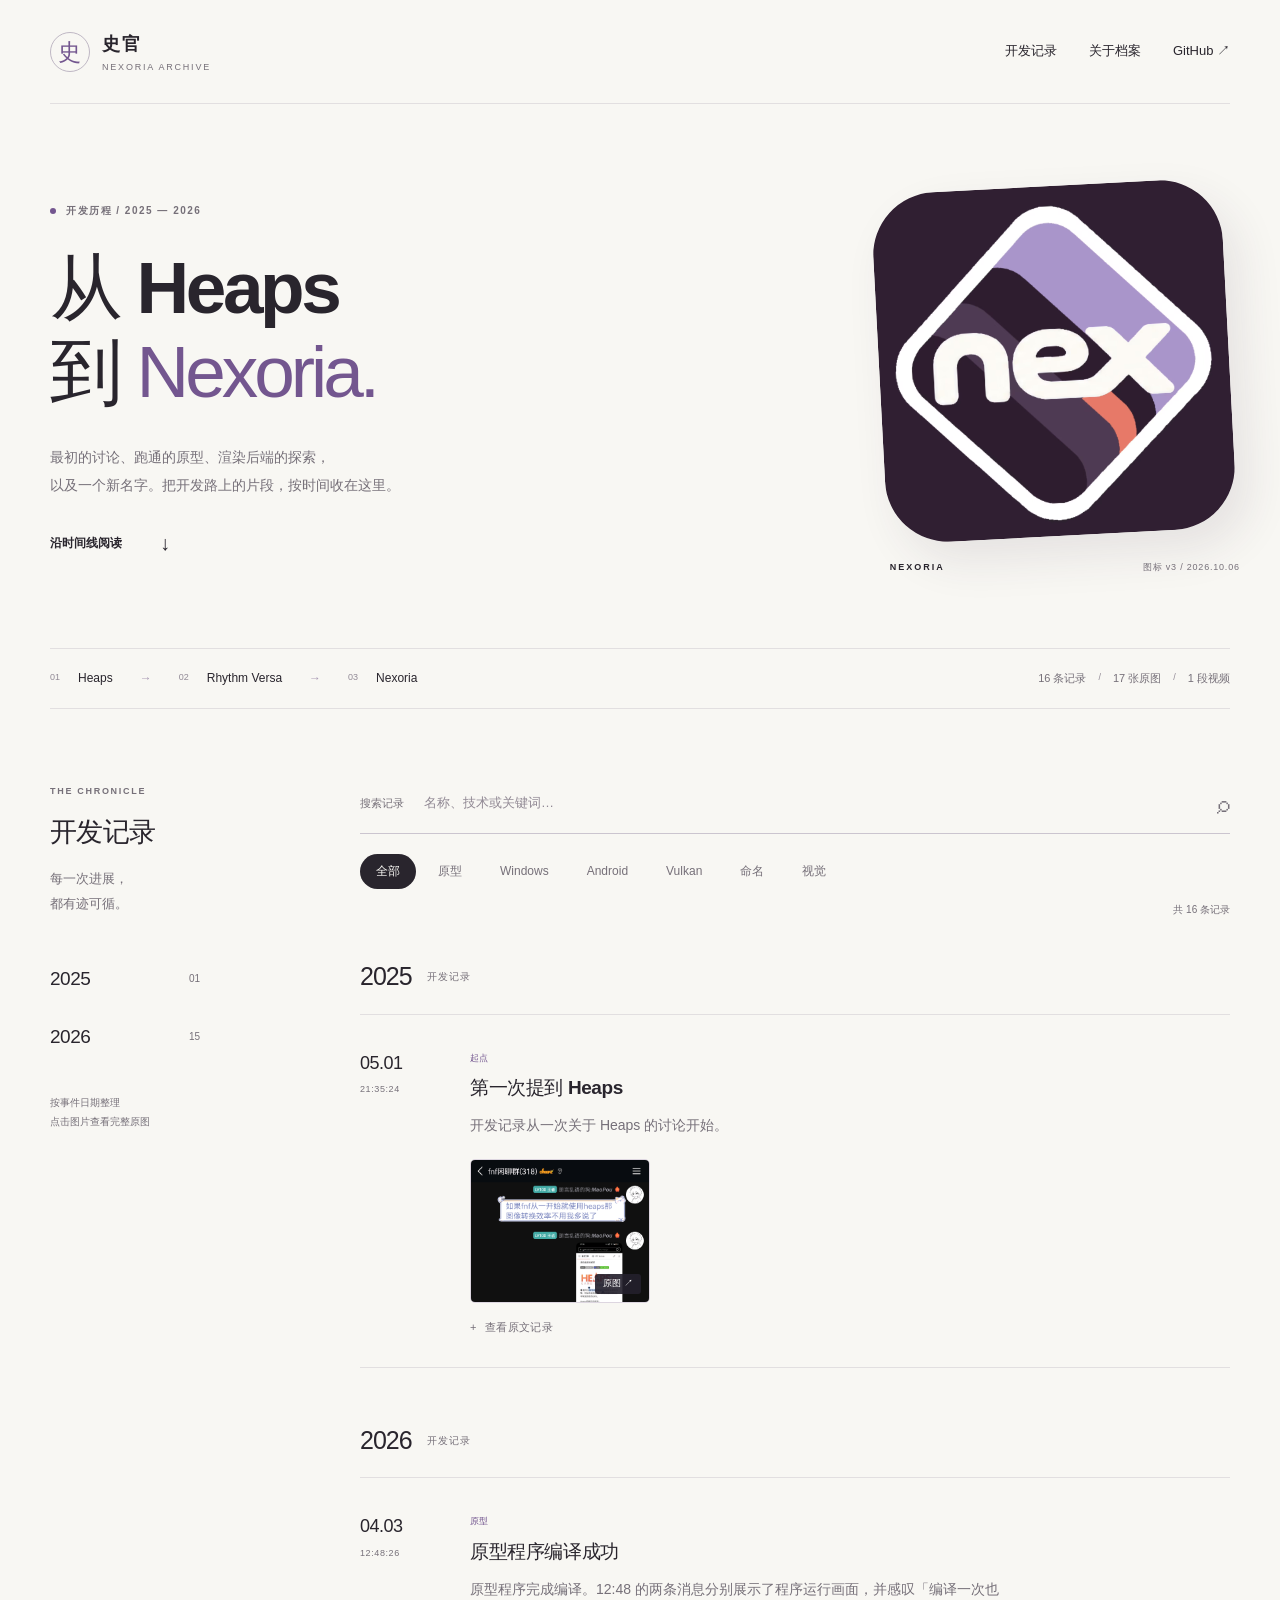
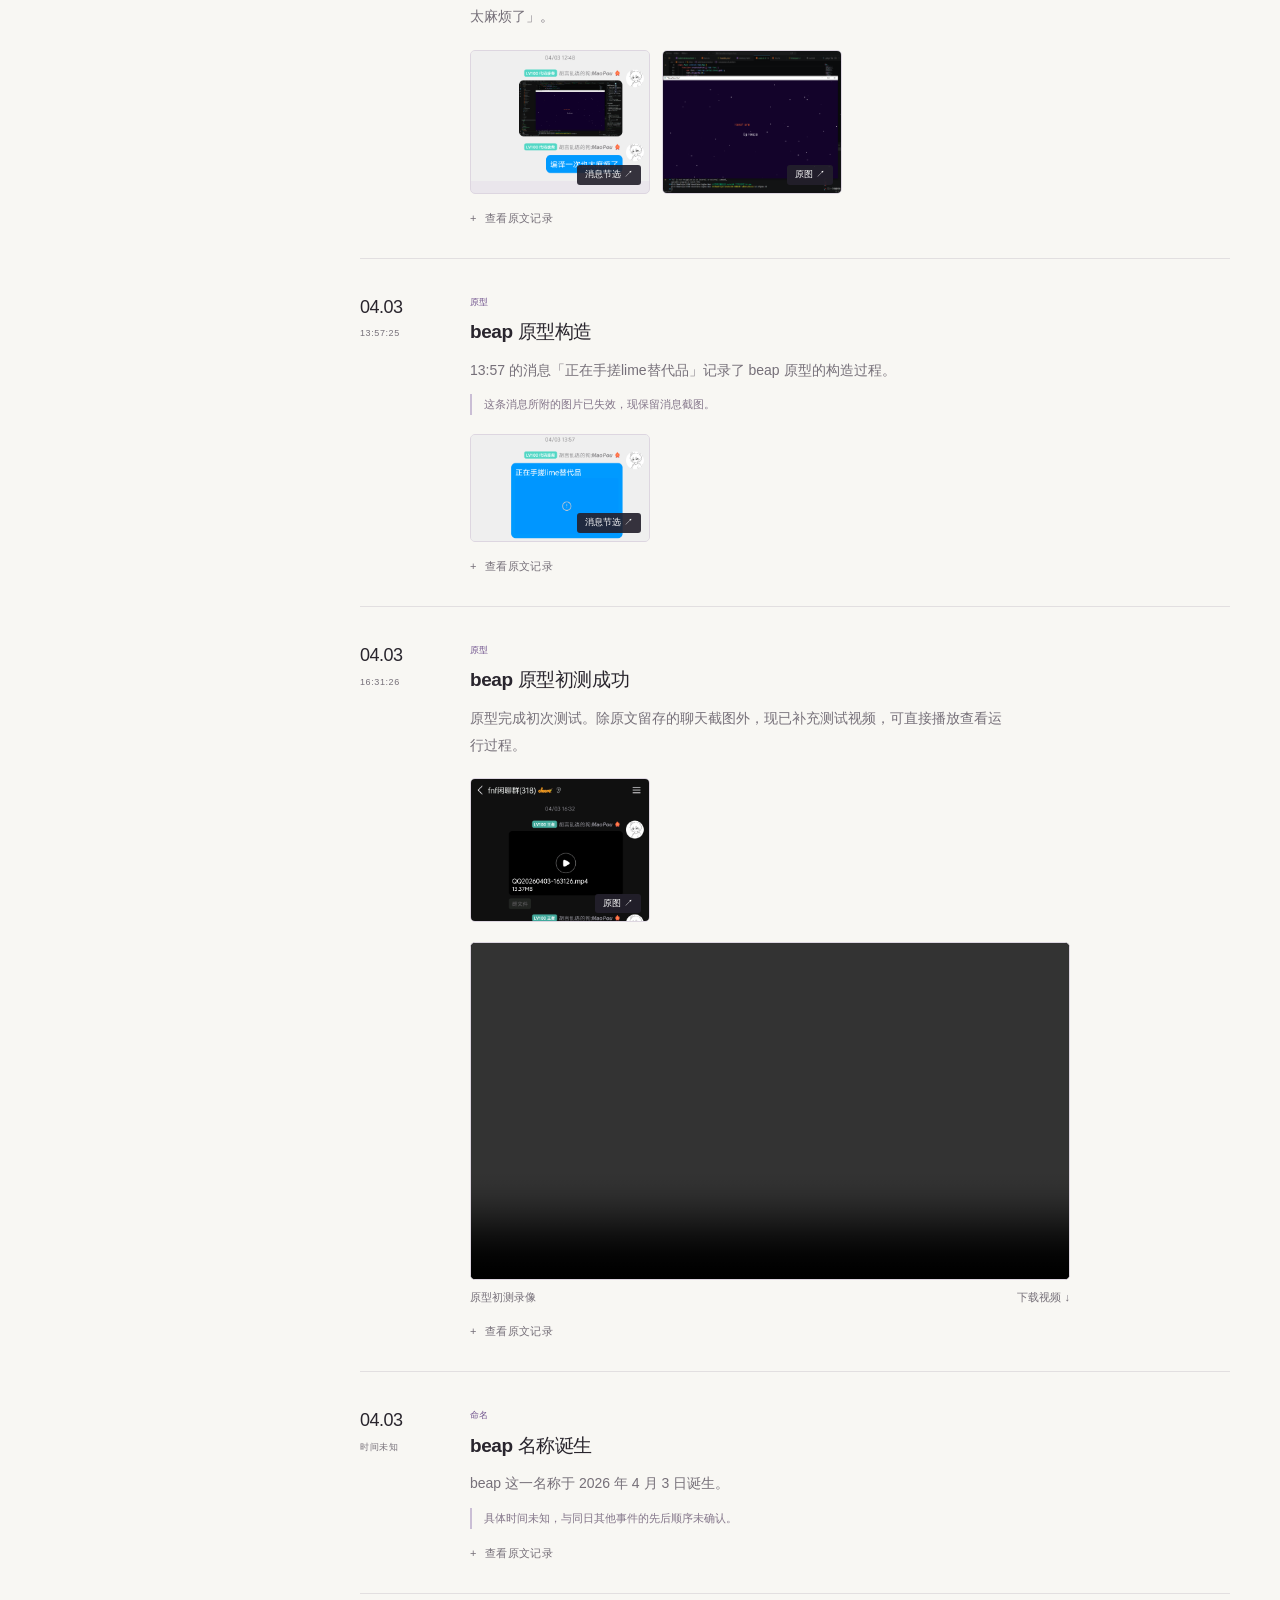
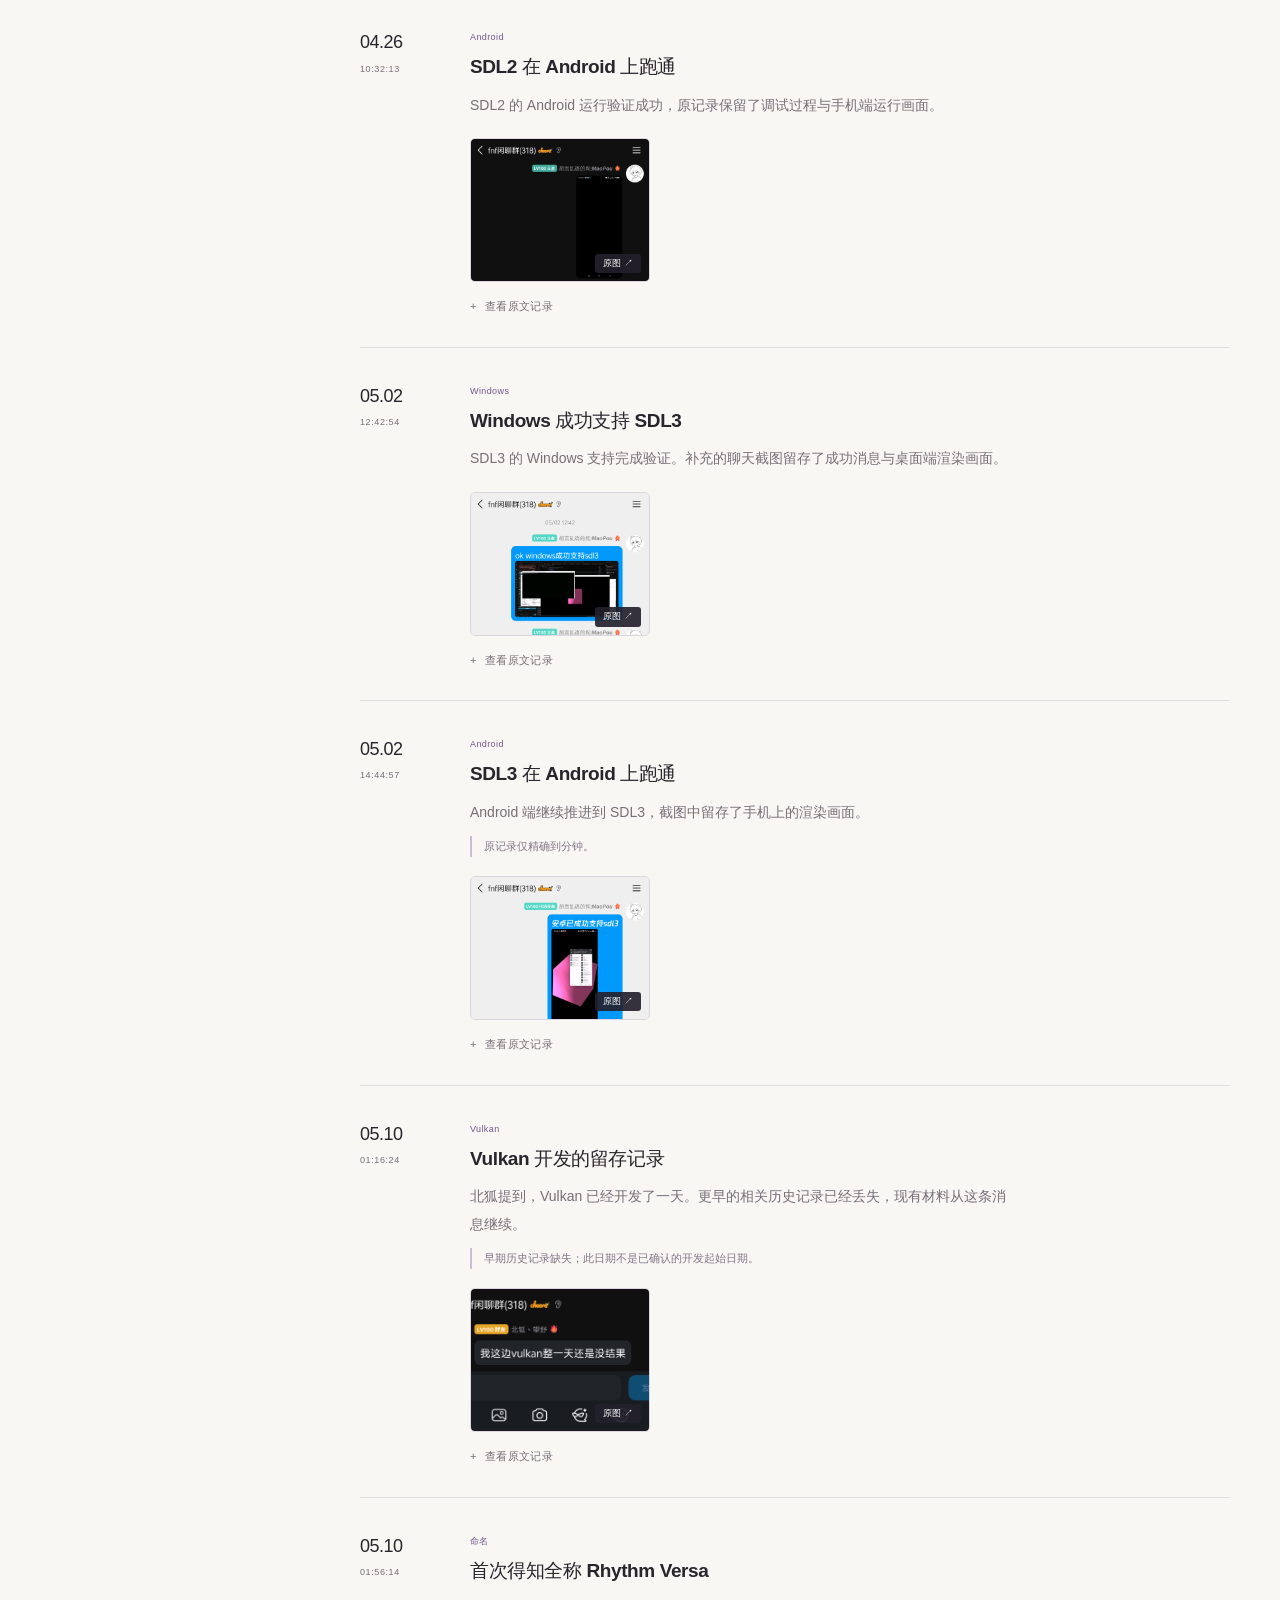
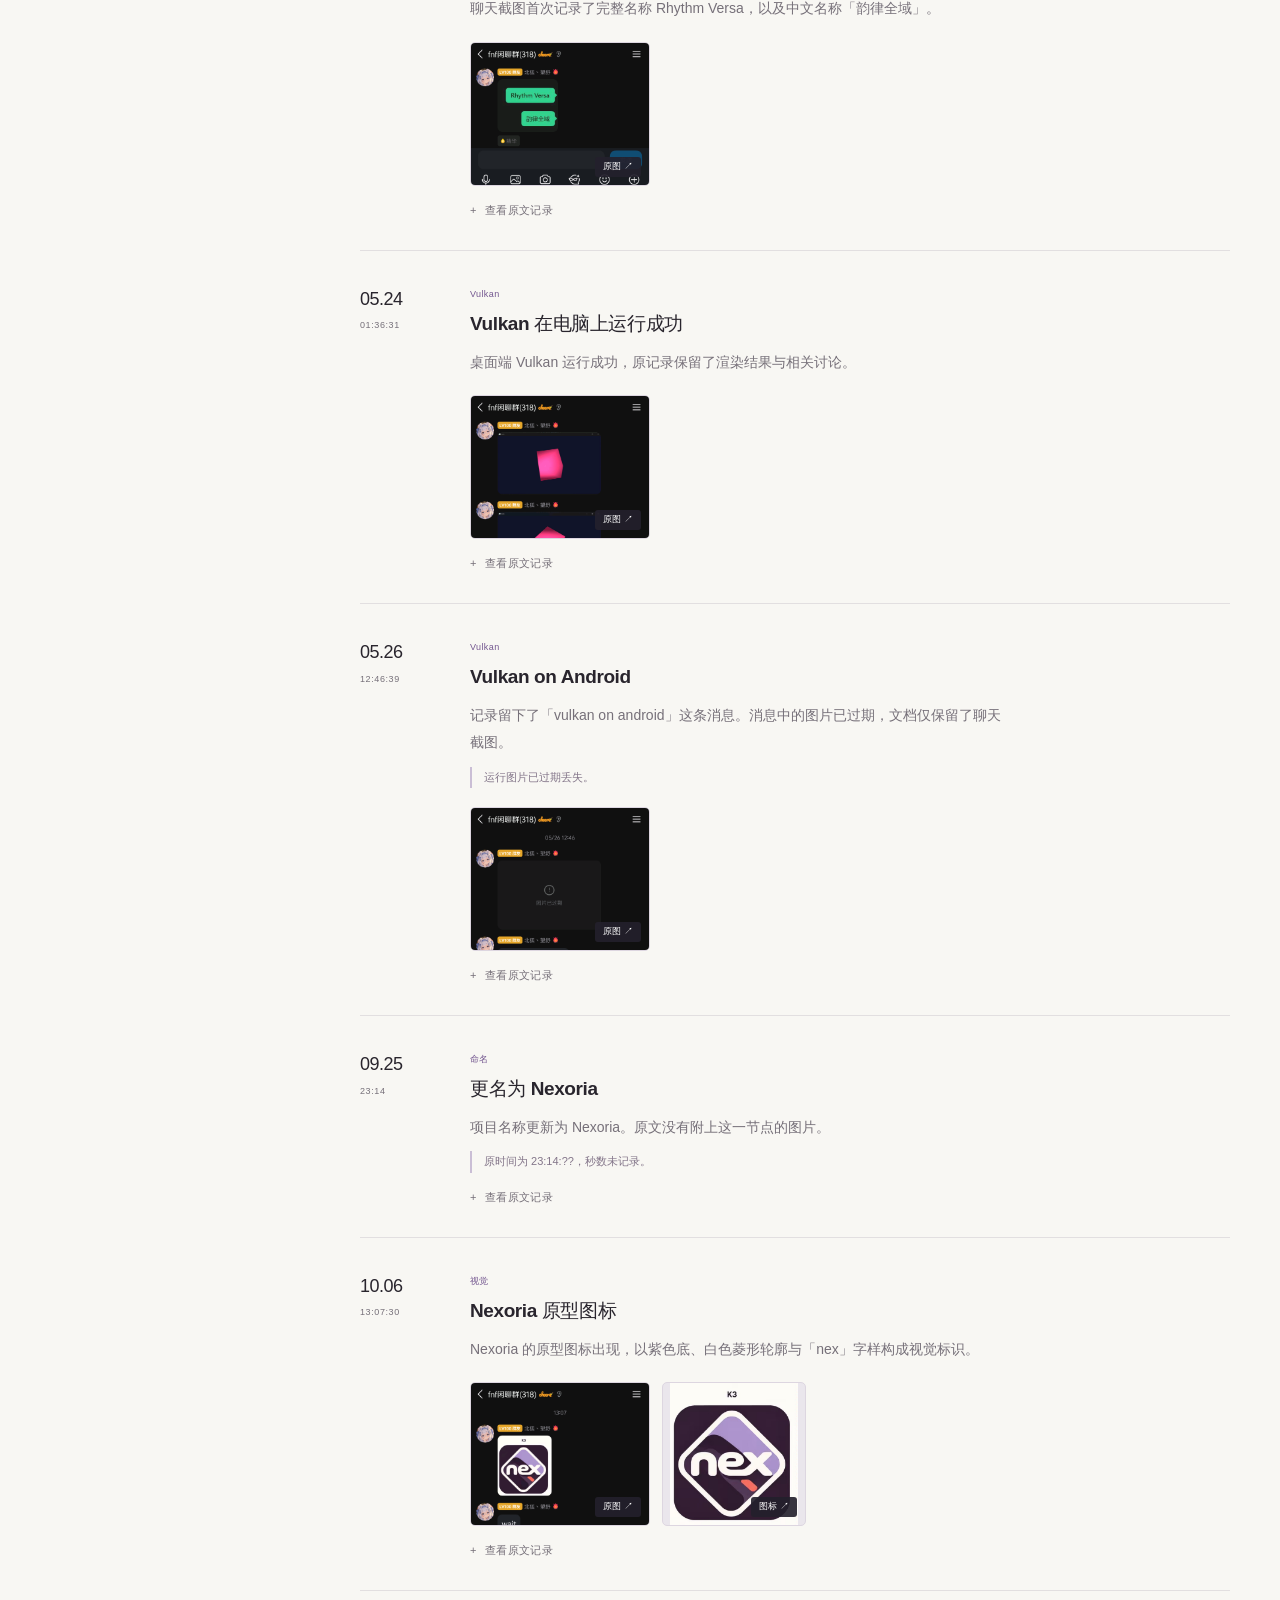
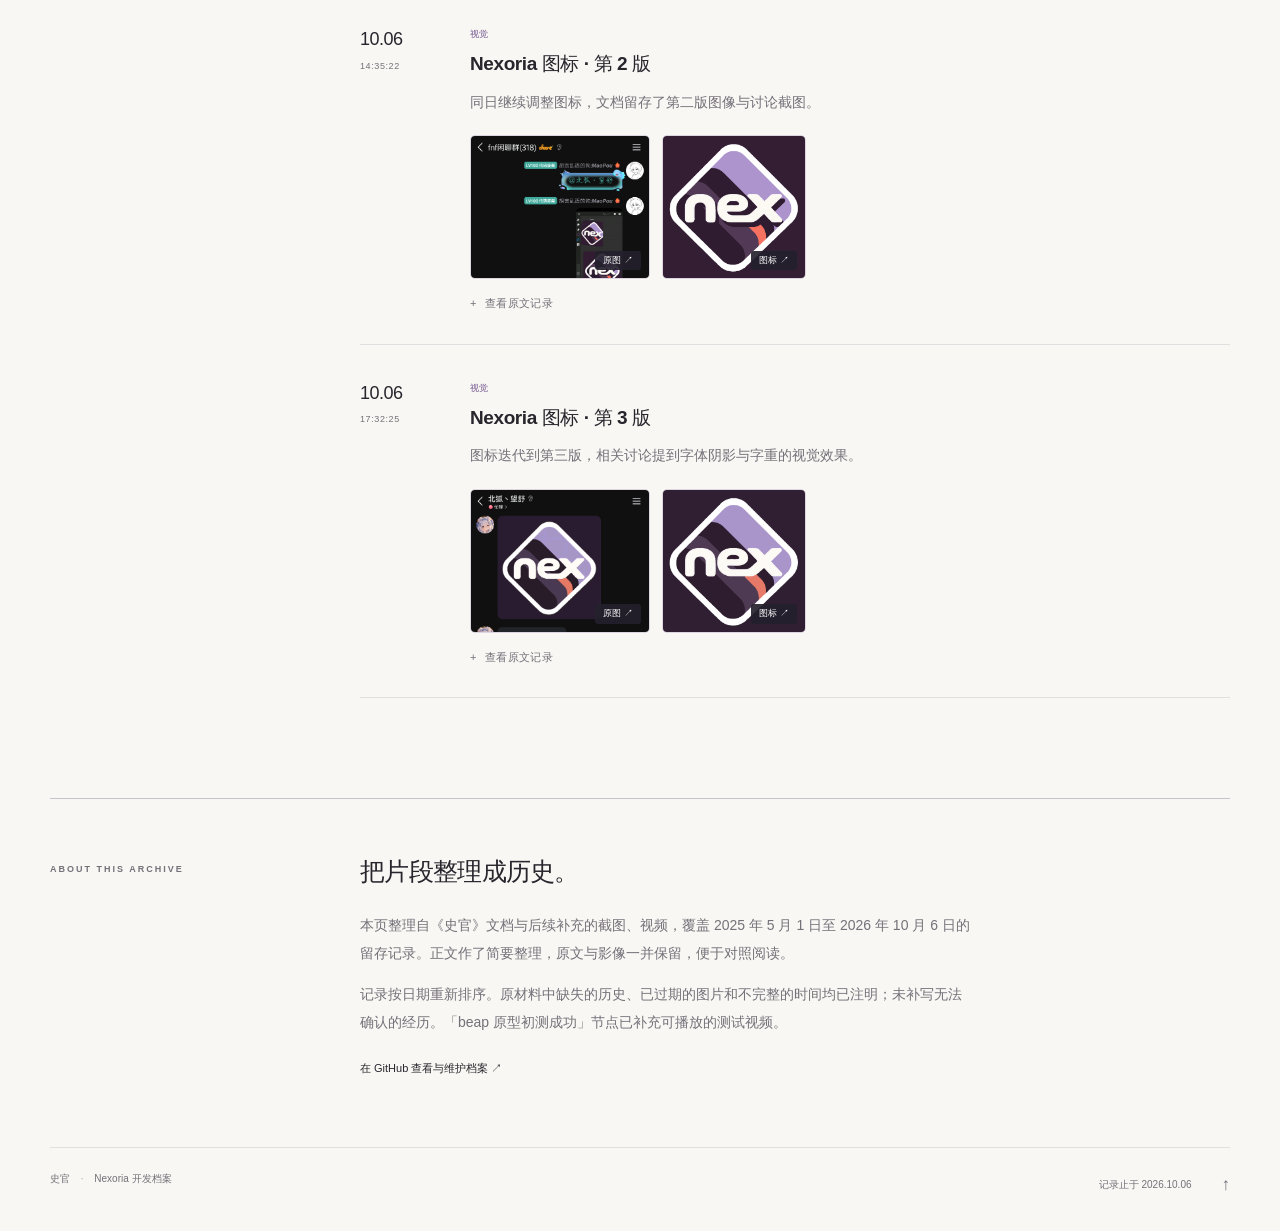
==== commit e938e260: "Add beap name origin with date-only timing" ====
--- a/index.html
+++ b/index.html
@@ -28,11 +28,11 @@
       </div>
       <figure class="hero-art"><img src="assets/image16.jpeg" width="1920" height="1920" alt="Nexoria 第三版图标：紫色底上的白色菱形与 nex 字样"><figcaption><span>NEXORIA</span><span>图标 v3 / 2026.10.06</span></figcaption></figure>
     </section>
-    <div class="overview wrap"><p><span>01</span> Heaps <i>→</i> <span>02</span> Rhythm Versa <i>→</i> <span>03</span> Nexoria</p><p class="overview-count">15 条记录 <span>/</span> 17 张原图 <span>/</span> 1 段视频</p></div>
+    <div class="overview wrap"><p><span>01</span> Heaps <i>→</i> <span>02</span> Rhythm Versa <i>→</i> <span>03</span> Nexoria</p><p class="overview-count">16 条记录 <span>/</span> 17 张原图 <span>/</span> 1 段视频</p></div>
     <section class="archive wrap" id="archive" aria-labelledby="archive-title">
-      <aside class="archive-rail"><div><p class="eyebrow">THE CHRONICLE</p><h2 id="archive-title">开发记录</h2><p class="rail-intro">每一次进展，<br>都有迹可循。</p><nav class="year-nav" aria-label="按年份阅读"><a draggable="false" href="#year-2025">2025 <span>01</span></a><a draggable="false" href="#year-2026">2026 <span>14</span></a></nav><p class="rail-note">按事件日期整理<br>点击图片查看完整原图</p></div></aside>
+      <aside class="archive-rail"><div><p class="eyebrow">THE CHRONICLE</p><h2 id="archive-title">开发记录</h2><p class="rail-intro">每一次进展，<br>都有迹可循。</p><nav class="year-nav" aria-label="按年份阅读"><a draggable="false" href="#year-2025">2025 <span>01</span></a><a draggable="false" href="#year-2026">2026 <span>15</span></a></nav><p class="rail-note">按事件日期整理<br>点击图片查看完整原图</p></div></aside>
       <div class="archive-main">
-        <div class="tools" hidden><div class="search-field"><label for="search">搜索记录</label><input id="search" type="search" placeholder="名称、技术或关键词…" autocomplete="off"><span aria-hidden="true">⌕</span></div><div class="filters" role="group" aria-label="按主题筛选"><button type="button" data-filter="全部" aria-pressed="true">全部</button><button type="button" data-filter="原型" aria-pressed="false">原型</button><button type="button" data-filter="Windows" aria-pressed="false">Windows</button><button type="button" data-filter="Android" aria-pressed="false">Android</button><button type="button" data-filter="Vulkan" aria-pressed="false">Vulkan</button><button type="button" data-filter="命名" aria-pressed="false">命名</button><button type="button" data-filter="视觉" aria-pressed="false">视觉</button></div><p id="result-status" class="result-status" aria-live="polite">共 15 条记录</p></div>
+        <div class="tools" hidden><div class="search-field"><label for="search">搜索记录</label><input id="search" type="search" placeholder="名称、技术或关键词…" autocomplete="off"><span aria-hidden="true">⌕</span></div><div class="filters" role="group" aria-label="按主题筛选"><button type="button" data-filter="全部" aria-pressed="true">全部</button><button type="button" data-filter="原型" aria-pressed="false">原型</button><button type="button" data-filter="Windows" aria-pressed="false">Windows</button><button type="button" data-filter="Android" aria-pressed="false">Android</button><button type="button" data-filter="Vulkan" aria-pressed="false">Vulkan</button><button type="button" data-filter="命名" aria-pressed="false">命名</button><button type="button" data-filter="视觉" aria-pressed="false">视觉</button></div><p id="result-status" class="result-status" aria-live="polite">共 16 条记录</p></div>
         <div class="timeline"><h2 class="year-heading" id="year-2025"><span>2025</span><small>开发记录</small></h2>
 <article class="event" id="first-heaps" data-category="起点" data-year="2025">
       <div class="event-date"><time datetime="2025-05-01T21:35:24"><span>05.01</span><small>21:35:24</small></time></div>
@@ -57,6 +57,12 @@
       <div class="event-date"><time datetime="2026-04-03T16:31:26"><span>04.03</span><small>16:31:26</small></time></div>
       <div class="event-body"><span class="category">原型</span><h3><a draggable="false" href="#prototype-test">beap 原型初测成功</a></h3><p>原型完成初次测试。除原文留存的聊天截图外，现已补充测试视频，可直接播放查看运行过程。</p><div class="event-images"><a class="image-link " href="assets/image4.jpeg" data-caption="beap 原型初测成功 · 原始记录" aria-label="查看beap 原型初测成功 · 原始记录"><img src="assets/image4.jpeg" alt="beap 原型初测成功 · 原始记录" loading="lazy" width="180" height="144"><span>原图 ↗</span></a></div><figure class="event-video"><video controls playsinline preload="metadata" aria-label="beap 原型初测成功测试视频"><source src="assets/beap-prototype-test.mp4" type="video/mp4"><p>浏览器不支持视频播放，请<a draggable="false" href="assets/beap-prototype-test.mp4">打开原视频</a>。</p></video><figcaption><span>原型初测录像</span><a draggable="false" href="assets/beap-prototype-test.mp4" download>下载视频 ↓</a></figcaption></figure>
         <details class="source"><summary>查看原文记录</summary><p>beap原型初测成功</p></details>
+      </div>
+    </article>
+<article class="event" id="beap-name" data-category="命名" data-year="2026">
+      <div class="event-date"><time datetime="2026-04-03"><span>04.03</span><small>时间未知</small></time></div>
+      <div class="event-body"><span class="category">命名</span><h3><a draggable="false" href="#beap-name">beap 名称诞生</a></h3><p>beap 这一名称于 2026 年 4 月 3 日诞生。</p><p class="record-note">具体时间未知，与同日其他事件的先后顺序未确认。</p>
+        <details class="source"><summary>查看原文记录</summary><p>beap名称诞生：2026年4月3日，具体时间点不知道。</p></details>
       </div>
     </article>
 <article class="event" id="sdl2-android" data-category="Android" data-year="2026">
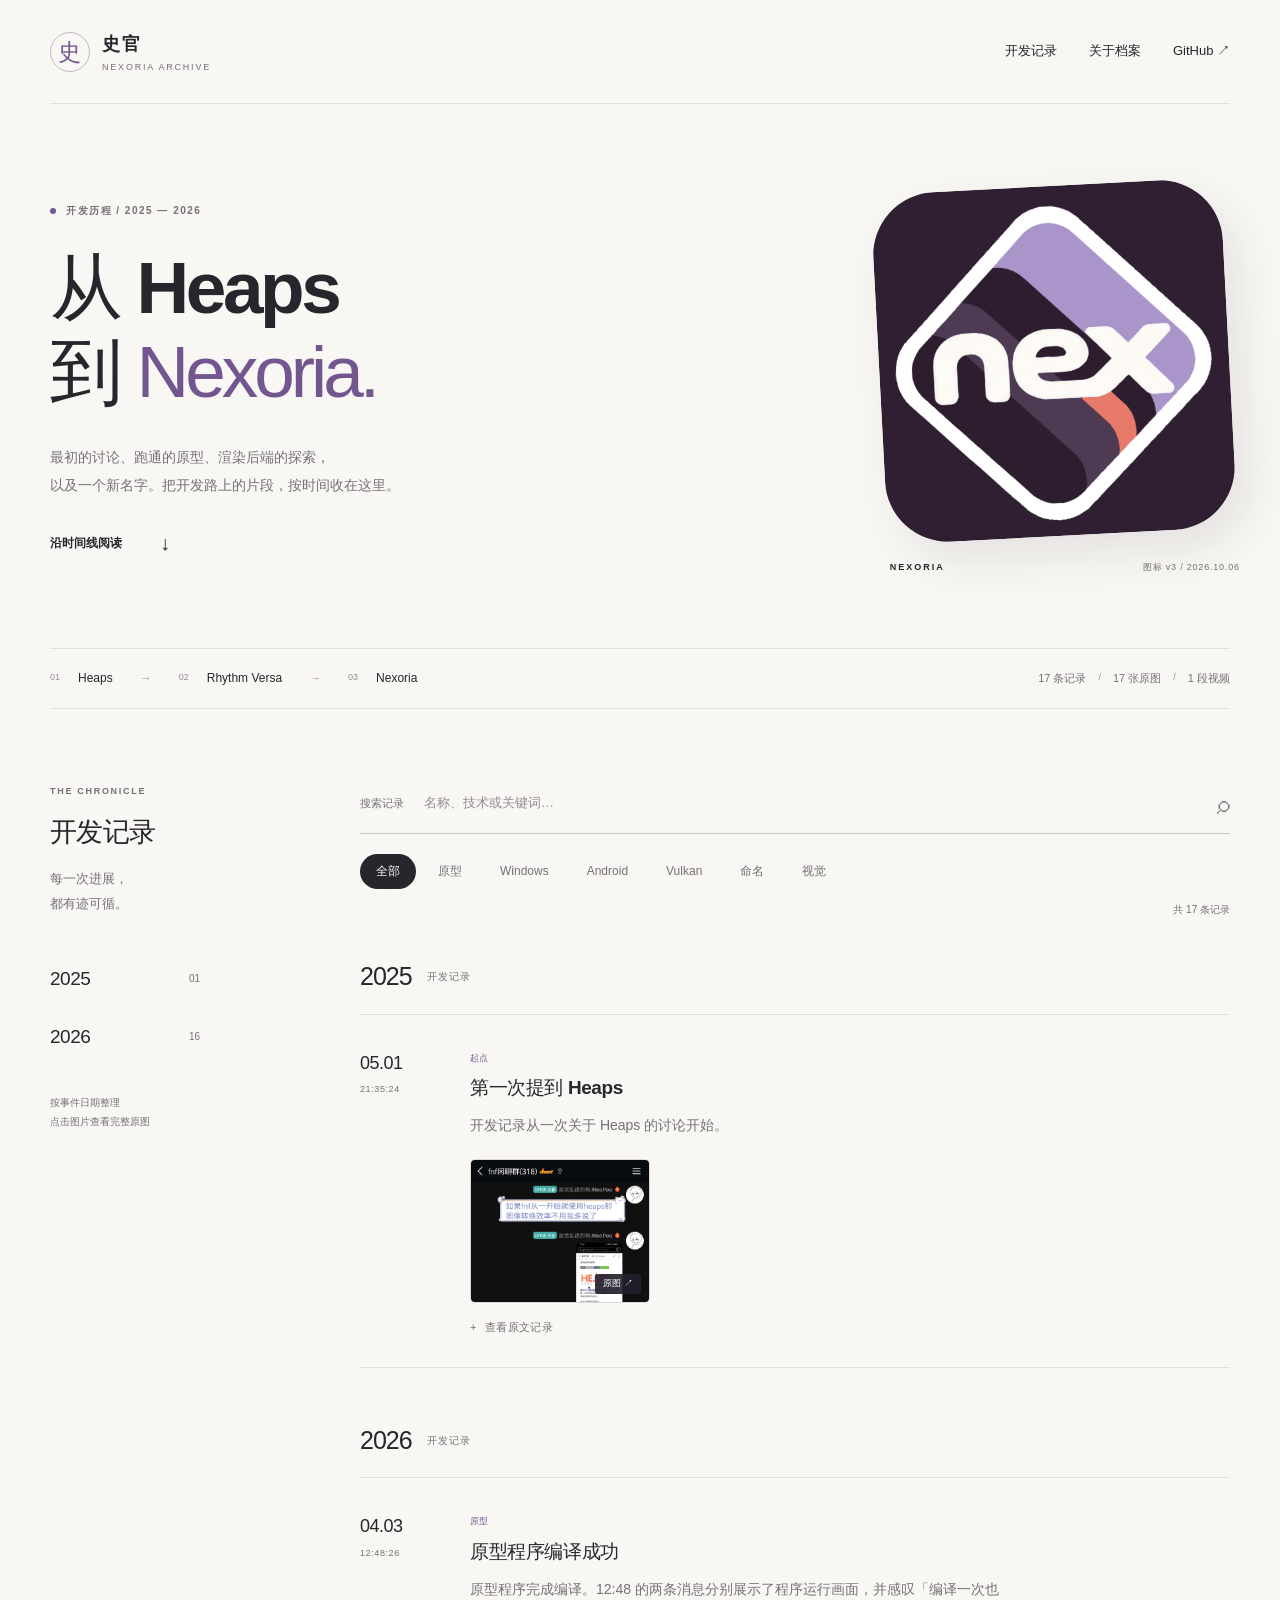
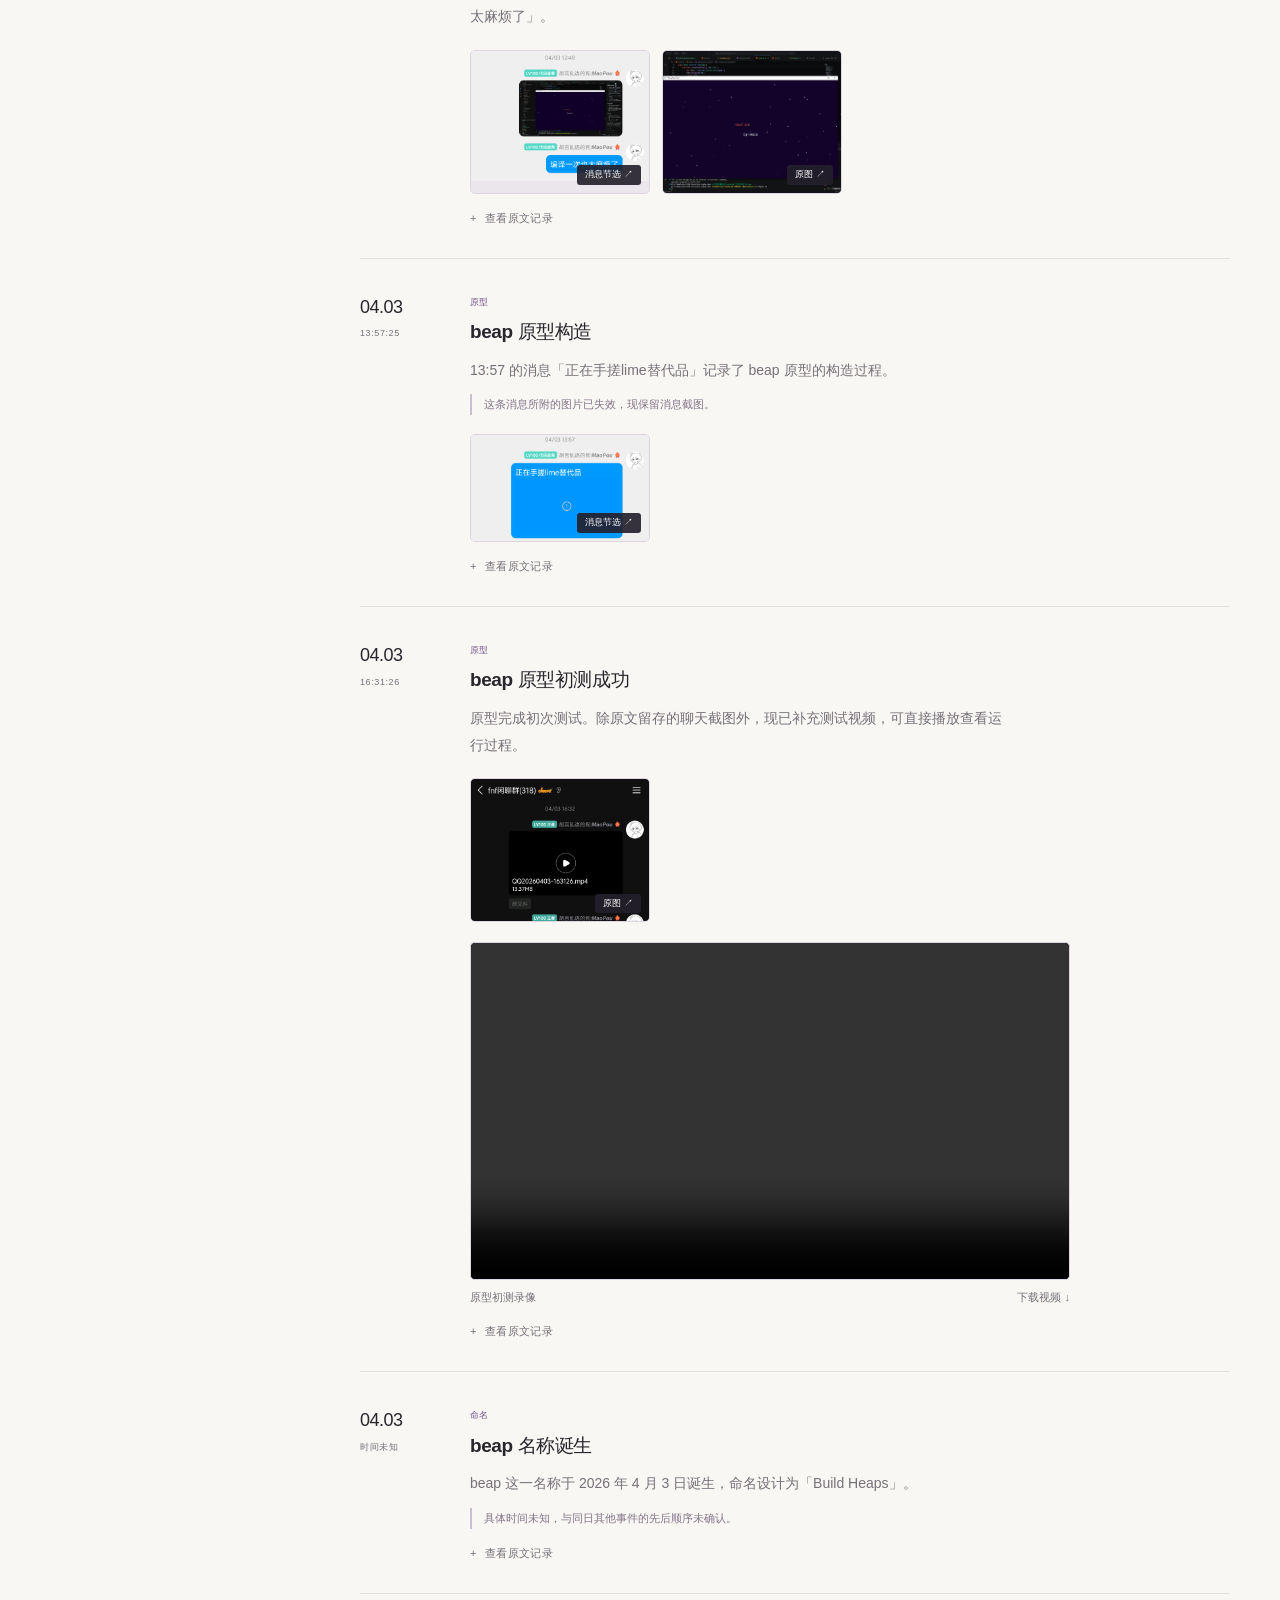
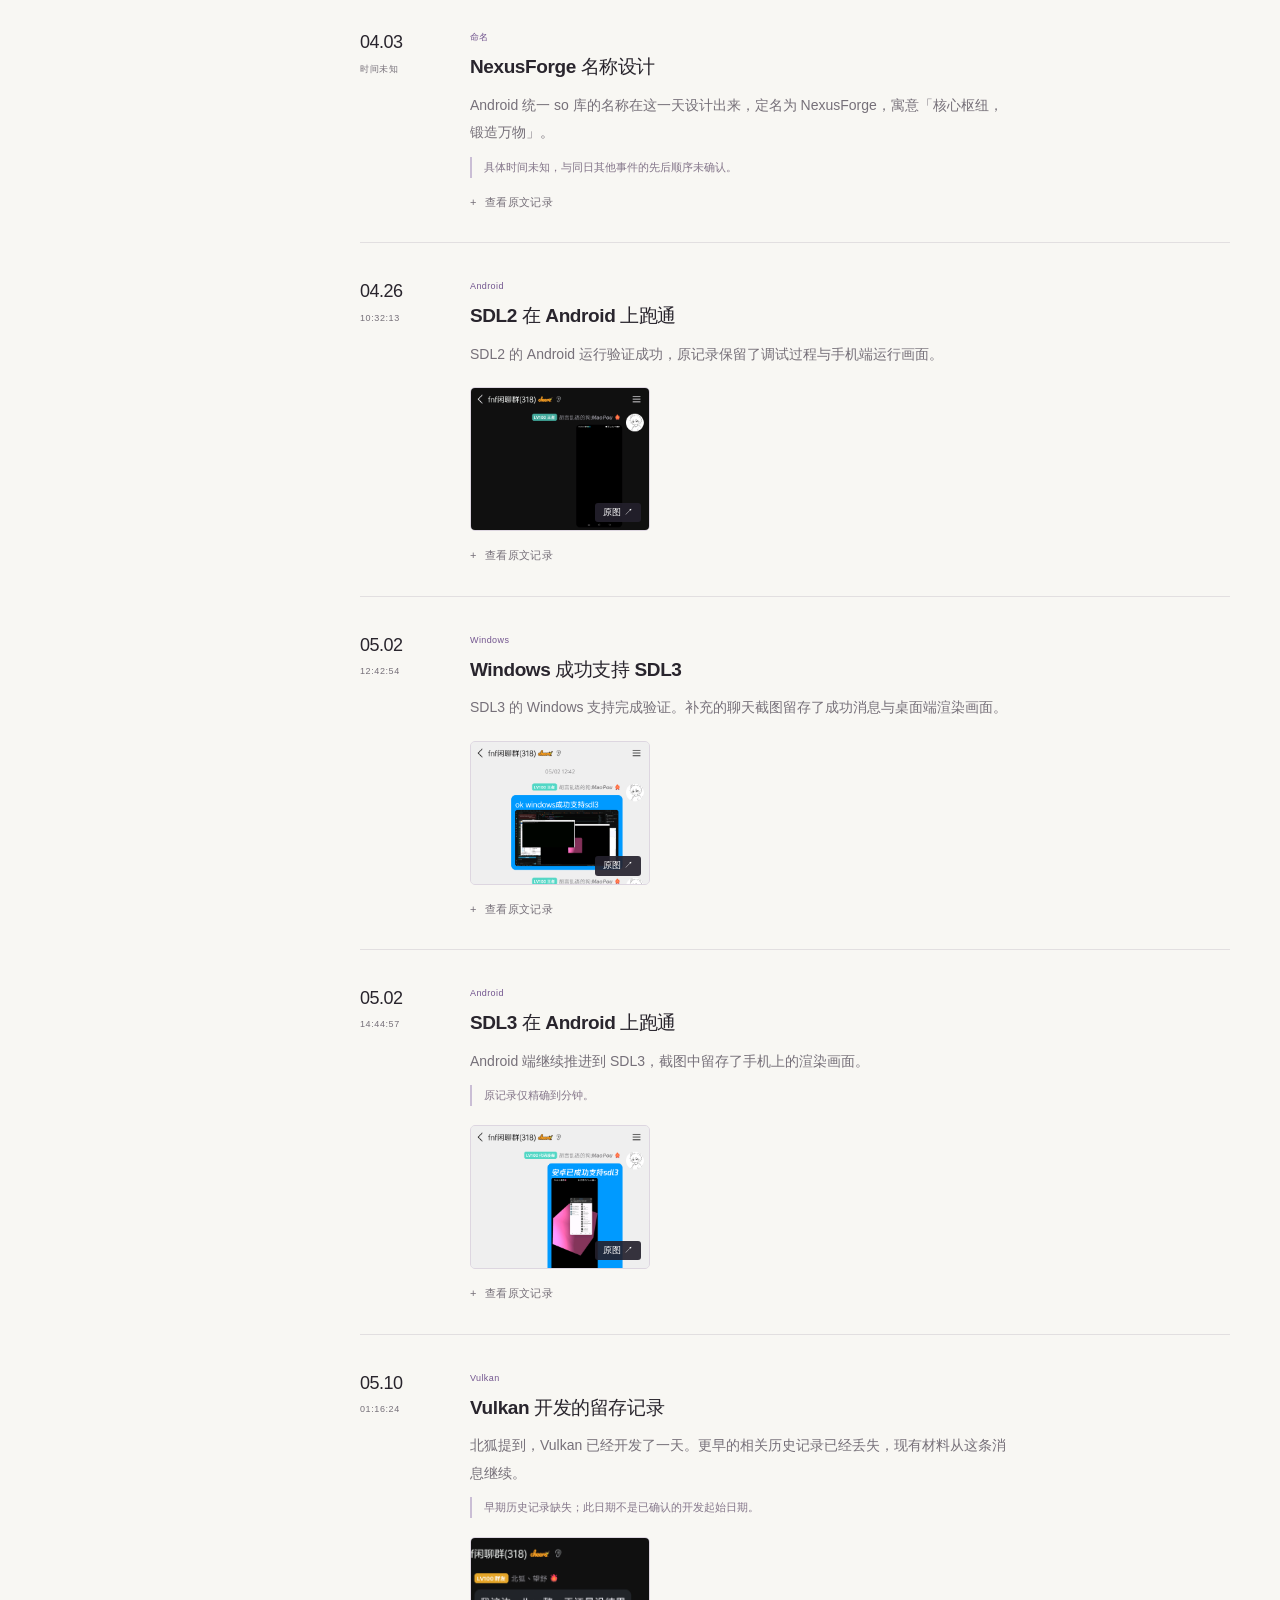
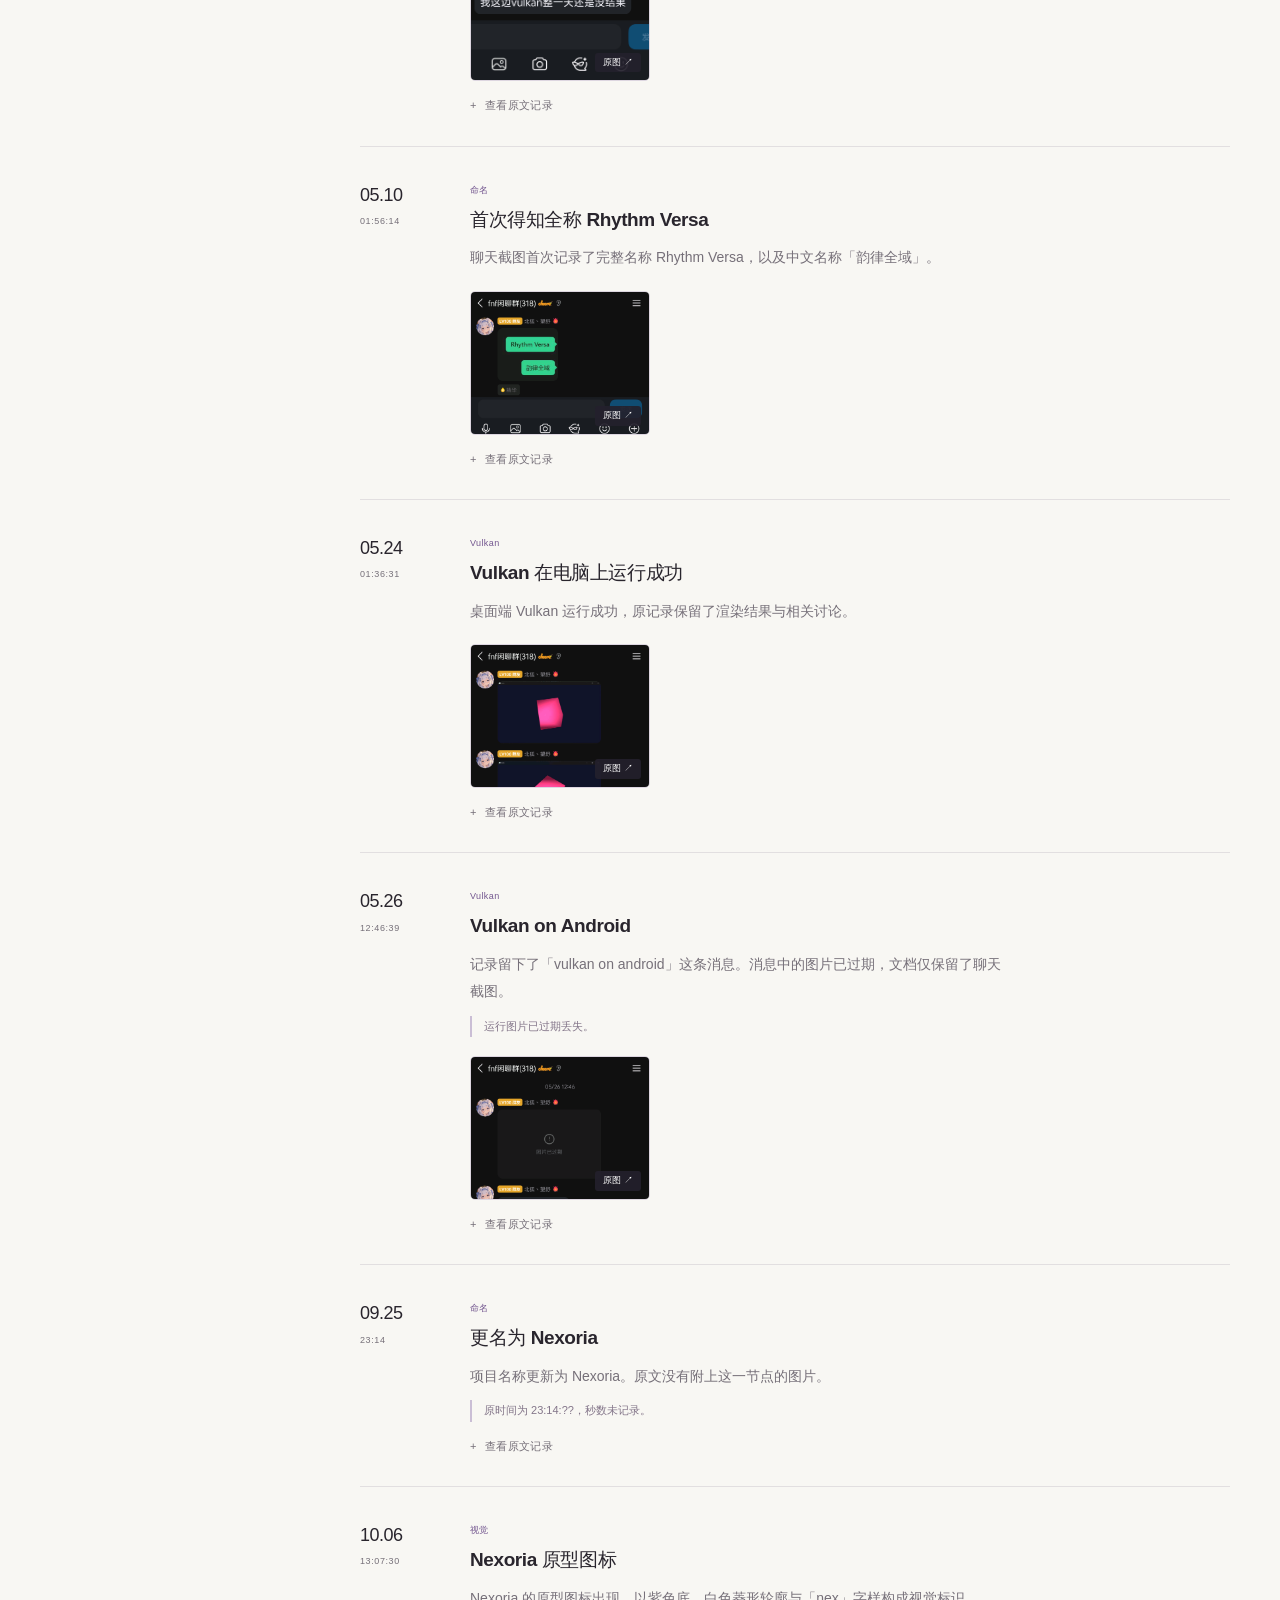
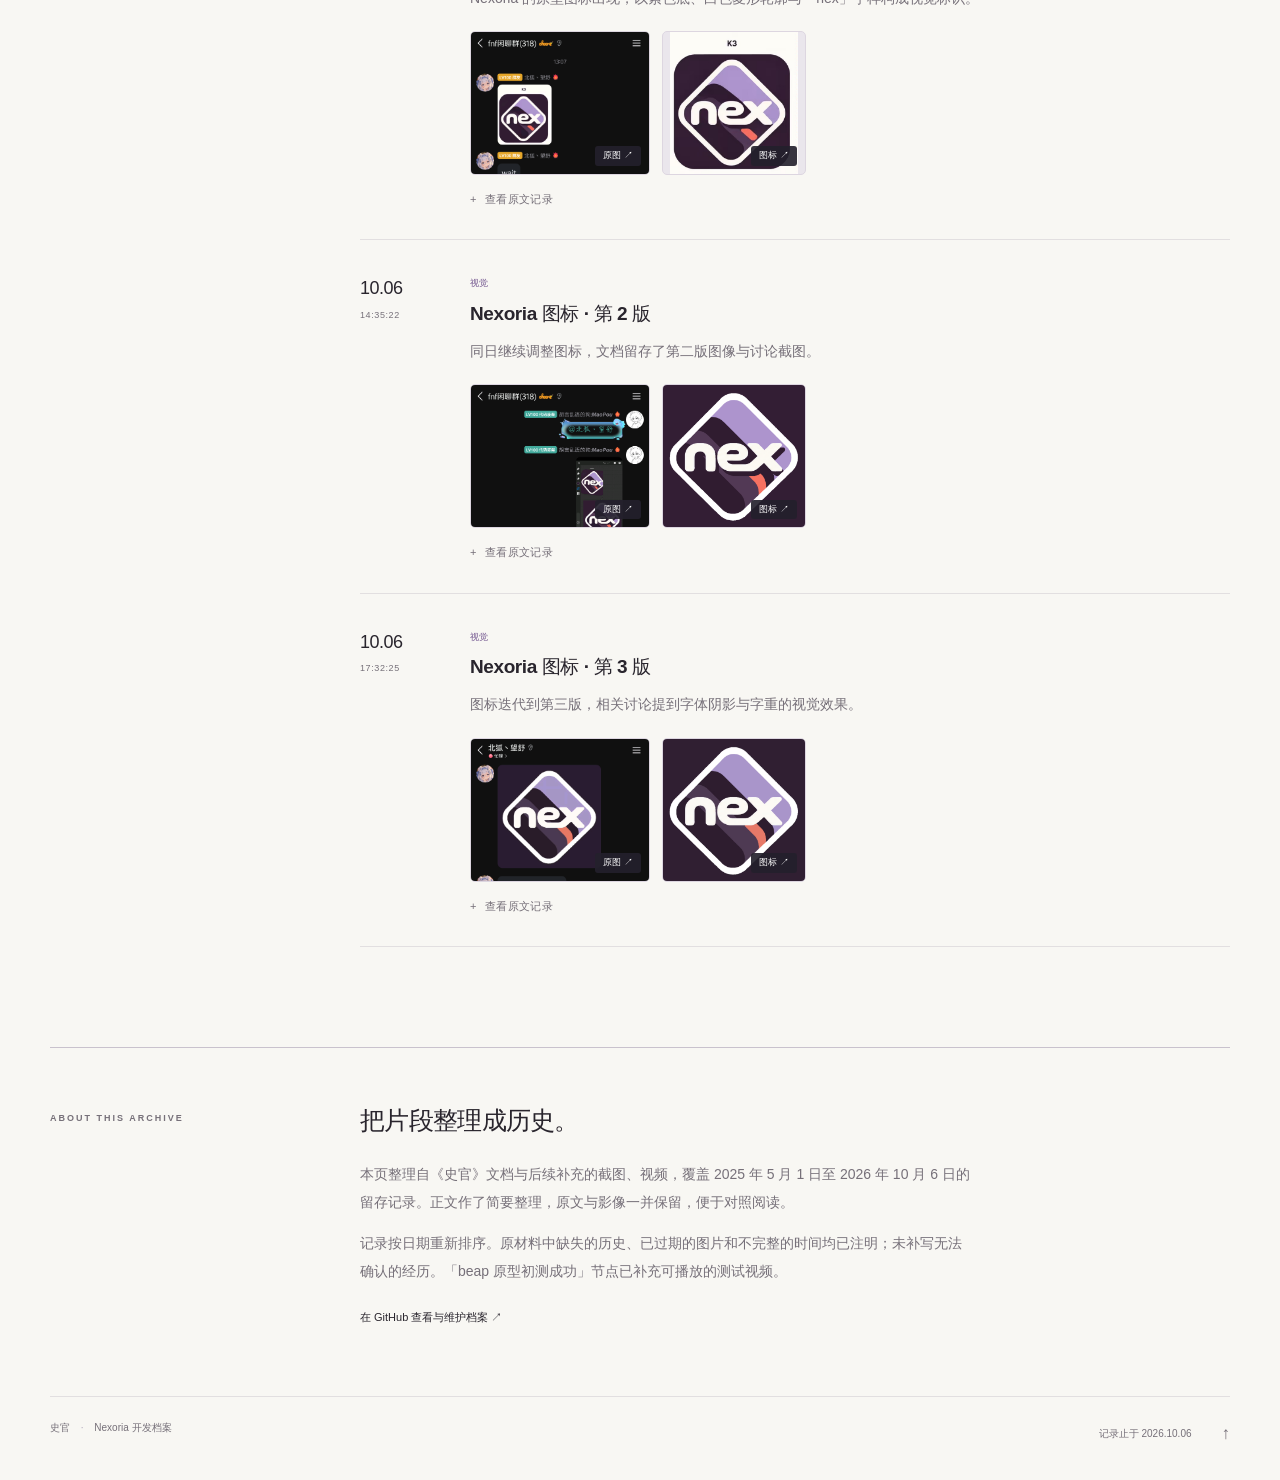
==== commit 9037914d: "Document NexusForge naming and Build Heaps meaning" ====
--- a/index.html
+++ b/index.html
@@ -28,11 +28,11 @@
       </div>
       <figure class="hero-art"><img src="assets/image16.jpeg" width="1920" height="1920" alt="Nexoria 第三版图标：紫色底上的白色菱形与 nex 字样"><figcaption><span>NEXORIA</span><span>图标 v3 / 2026.10.06</span></figcaption></figure>
     </section>
-    <div class="overview wrap"><p><span>01</span> Heaps <i>→</i> <span>02</span> Rhythm Versa <i>→</i> <span>03</span> Nexoria</p><p class="overview-count">16 条记录 <span>/</span> 17 张原图 <span>/</span> 1 段视频</p></div>
+    <div class="overview wrap"><p><span>01</span> Heaps <i>→</i> <span>02</span> Rhythm Versa <i>→</i> <span>03</span> Nexoria</p><p class="overview-count">17 条记录 <span>/</span> 17 张原图 <span>/</span> 1 段视频</p></div>
     <section class="archive wrap" id="archive" aria-labelledby="archive-title">
-      <aside class="archive-rail"><div><p class="eyebrow">THE CHRONICLE</p><h2 id="archive-title">开发记录</h2><p class="rail-intro">每一次进展，<br>都有迹可循。</p><nav class="year-nav" aria-label="按年份阅读"><a draggable="false" href="#year-2025">2025 <span>01</span></a><a draggable="false" href="#year-2026">2026 <span>15</span></a></nav><p class="rail-note">按事件日期整理<br>点击图片查看完整原图</p></div></aside>
+      <aside class="archive-rail"><div><p class="eyebrow">THE CHRONICLE</p><h2 id="archive-title">开发记录</h2><p class="rail-intro">每一次进展，<br>都有迹可循。</p><nav class="year-nav" aria-label="按年份阅读"><a draggable="false" href="#year-2025">2025 <span>01</span></a><a draggable="false" href="#year-2026">2026 <span>16</span></a></nav><p class="rail-note">按事件日期整理<br>点击图片查看完整原图</p></div></aside>
       <div class="archive-main">
-        <div class="tools" hidden><div class="search-field"><label for="search">搜索记录</label><input id="search" type="search" placeholder="名称、技术或关键词…" autocomplete="off"><span aria-hidden="true">⌕</span></div><div class="filters" role="group" aria-label="按主题筛选"><button type="button" data-filter="全部" aria-pressed="true">全部</button><button type="button" data-filter="原型" aria-pressed="false">原型</button><button type="button" data-filter="Windows" aria-pressed="false">Windows</button><button type="button" data-filter="Android" aria-pressed="false">Android</button><button type="button" data-filter="Vulkan" aria-pressed="false">Vulkan</button><button type="button" data-filter="命名" aria-pressed="false">命名</button><button type="button" data-filter="视觉" aria-pressed="false">视觉</button></div><p id="result-status" class="result-status" aria-live="polite">共 16 条记录</p></div>
+        <div class="tools" hidden><div class="search-field"><label for="search">搜索记录</label><input id="search" type="search" placeholder="名称、技术或关键词…" autocomplete="off"><span aria-hidden="true">⌕</span></div><div class="filters" role="group" aria-label="按主题筛选"><button type="button" data-filter="全部" aria-pressed="true">全部</button><button type="button" data-filter="原型" aria-pressed="false">原型</button><button type="button" data-filter="Windows" aria-pressed="false">Windows</button><button type="button" data-filter="Android" aria-pressed="false">Android</button><button type="button" data-filter="Vulkan" aria-pressed="false">Vulkan</button><button type="button" data-filter="命名" aria-pressed="false">命名</button><button type="button" data-filter="视觉" aria-pressed="false">视觉</button></div><p id="result-status" class="result-status" aria-live="polite">共 17 条记录</p></div>
         <div class="timeline"><h2 class="year-heading" id="year-2025"><span>2025</span><small>开发记录</small></h2>
 <article class="event" id="first-heaps" data-category="起点" data-year="2025">
       <div class="event-date"><time datetime="2025-05-01T21:35:24"><span>05.01</span><small>21:35:24</small></time></div>
@@ -61,8 +61,14 @@
     </article>
 <article class="event" id="beap-name" data-category="命名" data-year="2026">
       <div class="event-date"><time datetime="2026-04-03"><span>04.03</span><small>时间未知</small></time></div>
-      <div class="event-body"><span class="category">命名</span><h3><a draggable="false" href="#beap-name">beap 名称诞生</a></h3><p>beap 这一名称于 2026 年 4 月 3 日诞生。</p><p class="record-note">具体时间未知，与同日其他事件的先后顺序未确认。</p>
-        <details class="source"><summary>查看原文记录</summary><p>beap名称诞生：2026年4月3日，具体时间点不知道。</p></details>
+      <div class="event-body"><span class="category">命名</span><h3><a draggable="false" href="#beap-name">beap 名称诞生</a></h3><p>beap 这一名称于 2026 年 4 月 3 日诞生，命名设计为「Build Heaps」。</p><p class="record-note">具体时间未知，与同日其他事件的先后顺序未确认。</p>
+        <details class="source"><summary>查看原文记录</summary><p>beap名称诞生：2026年4月3日，具体时间点不知道；beap的设计是 Build Heaps。</p></details>
+      </div>
+    </article>
+<article class="event" id="nexusforge-name" data-category="命名" data-year="2026">
+      <div class="event-date"><time datetime="2026-04-03"><span>04.03</span><small>时间未知</small></time></div>
+      <div class="event-body"><span class="category">命名</span><h3><a draggable="false" href="#nexusforge-name">NexusForge 名称设计</a></h3><p>Android 统一 so 库的名称在这一天设计出来，定名为 NexusForge，寓意「核心枢纽，锻造万物」。</p><p class="record-note">具体时间未知，与同日其他事件的先后顺序未确认。</p>
+        <details class="source"><summary>查看原文记录</summary><p>安卓统一so库的名称也是在当天设计出来的，叫NexusForge，寓意核心枢纽，锻造万物。</p></details>
       </div>
     </article>
 <article class="event" id="sdl2-android" data-category="Android" data-year="2026">
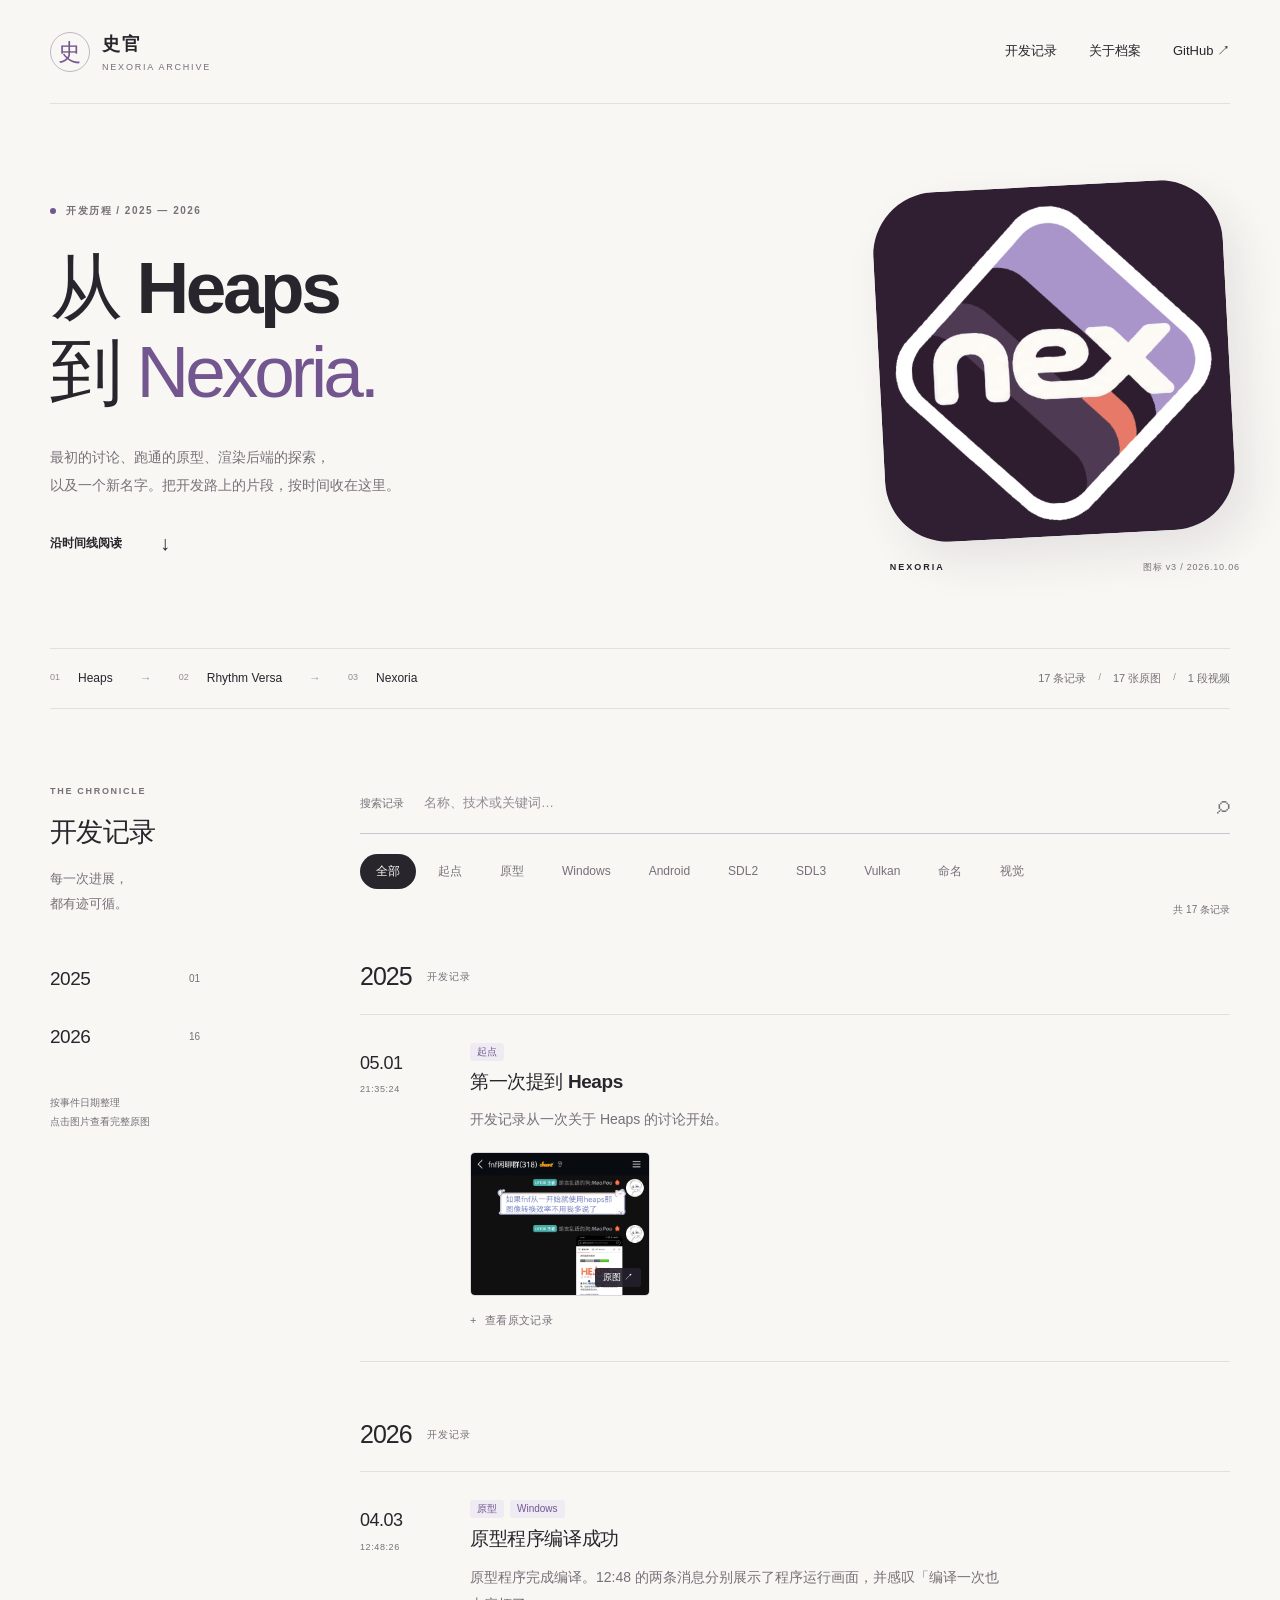
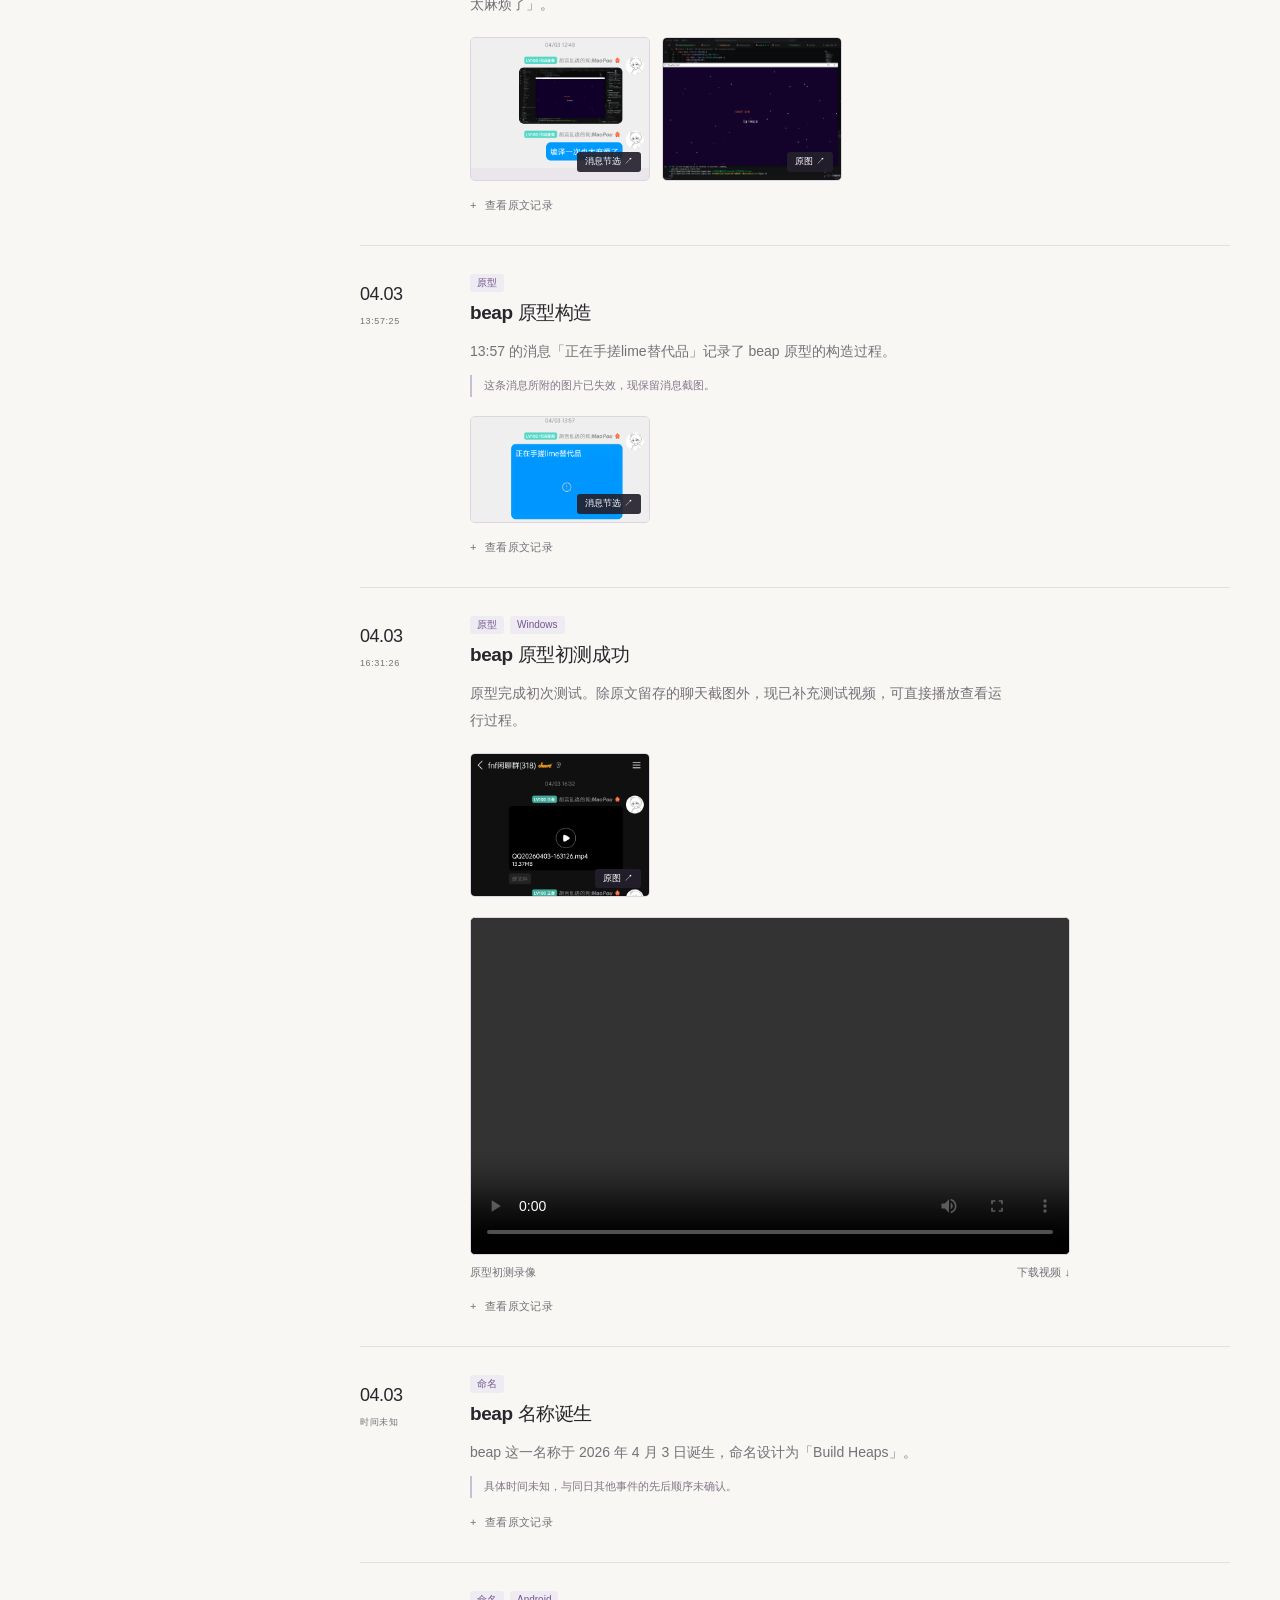
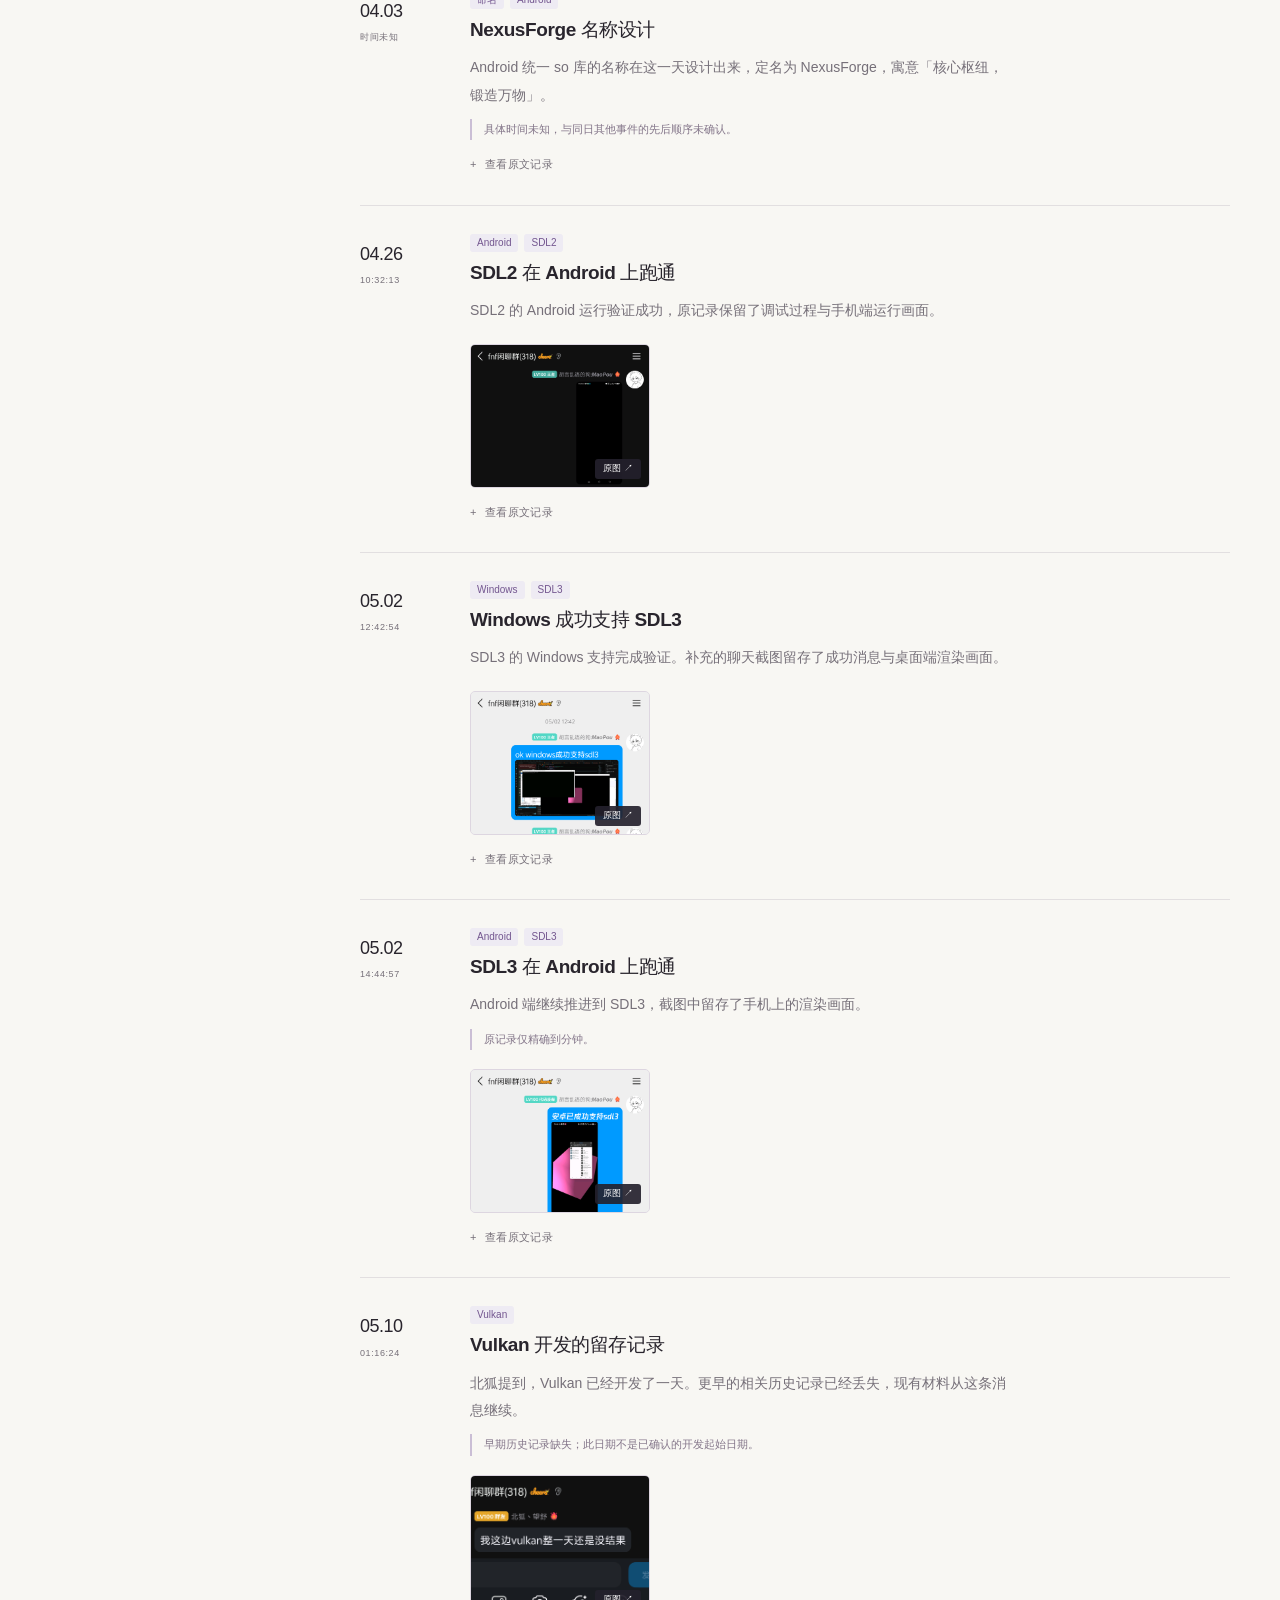
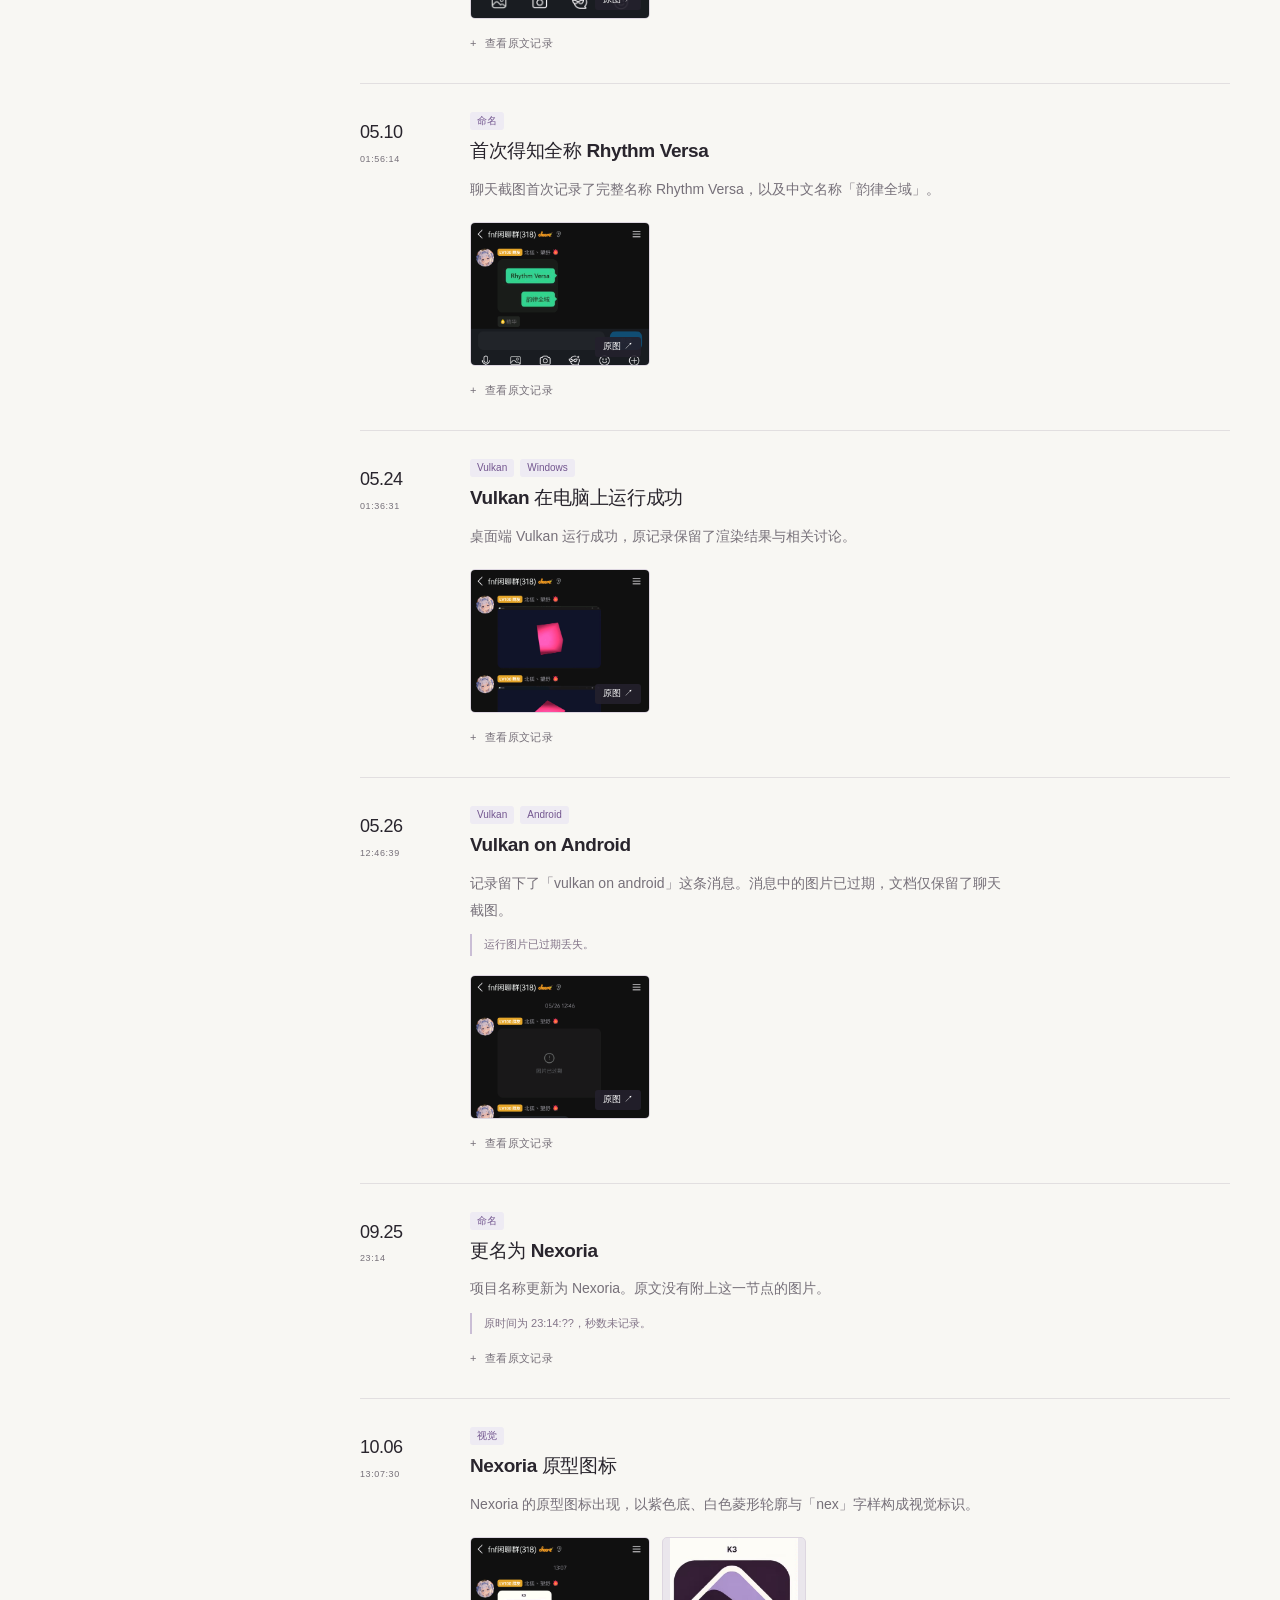
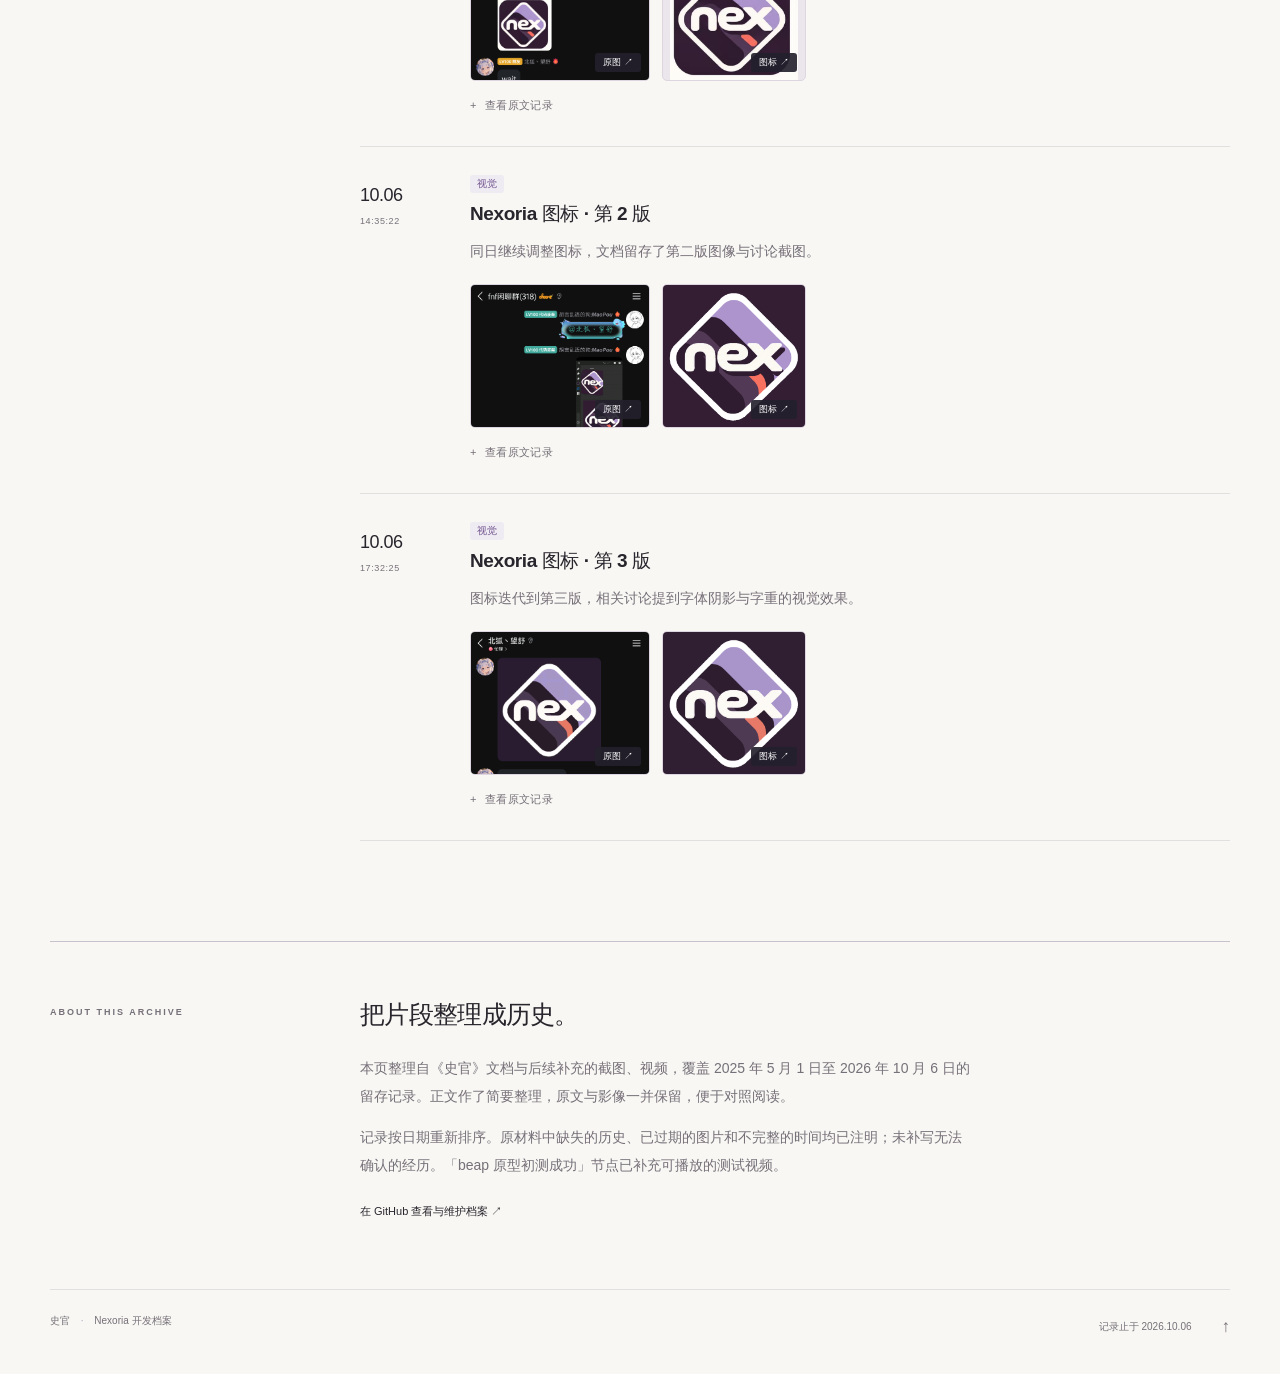
==== commit 51249b1a: "Support multiple event tags and cross-category filtering" ====
--- a/index.html
+++ b/index.html
@@ -10,8 +10,8 @@
   <meta property="og:type" content="website">
   <title>史官 — Nexoria 开发记录</title>
   <link rel="icon" type="image/jpeg" href="assets/image16.jpeg">
-  <link rel="stylesheet" href="style.css?v=6">
-  <script src="app.js?v=6" defer></script>
+  <link rel="stylesheet" href="style.css?v=9">
+  <script src="app.js?v=9" defer></script>
 </head>
 <body>
   <a draggable="false" class="skip-link" href="#archive">跳到开发记录</a>
@@ -32,108 +32,108 @@
     <section class="archive wrap" id="archive" aria-labelledby="archive-title">
       <aside class="archive-rail"><div><p class="eyebrow">THE CHRONICLE</p><h2 id="archive-title">开发记录</h2><p class="rail-intro">每一次进展，<br>都有迹可循。</p><nav class="year-nav" aria-label="按年份阅读"><a draggable="false" href="#year-2025">2025 <span>01</span></a><a draggable="false" href="#year-2026">2026 <span>16</span></a></nav><p class="rail-note">按事件日期整理<br>点击图片查看完整原图</p></div></aside>
       <div class="archive-main">
-        <div class="tools" hidden><div class="search-field"><label for="search">搜索记录</label><input id="search" type="search" placeholder="名称、技术或关键词…" autocomplete="off"><span aria-hidden="true">⌕</span></div><div class="filters" role="group" aria-label="按主题筛选"><button type="button" data-filter="全部" aria-pressed="true">全部</button><button type="button" data-filter="原型" aria-pressed="false">原型</button><button type="button" data-filter="Windows" aria-pressed="false">Windows</button><button type="button" data-filter="Android" aria-pressed="false">Android</button><button type="button" data-filter="Vulkan" aria-pressed="false">Vulkan</button><button type="button" data-filter="命名" aria-pressed="false">命名</button><button type="button" data-filter="视觉" aria-pressed="false">视觉</button></div><p id="result-status" class="result-status" aria-live="polite">共 17 条记录</p></div>
+        <div class="tools" hidden><div class="search-field"><label for="search">搜索记录</label><input id="search" type="search" placeholder="名称、技术或关键词…" autocomplete="off"><span aria-hidden="true">⌕</span></div><div class="filters" role="group" aria-label="按标签筛选"><button type="button" data-filter="全部" aria-pressed="true">全部</button><button type="button" data-filter="起点" aria-pressed="false">起点</button><button type="button" data-filter="原型" aria-pressed="false">原型</button><button type="button" data-filter="Windows" aria-pressed="false">Windows</button><button type="button" data-filter="Android" aria-pressed="false">Android</button><button type="button" data-filter="SDL2" aria-pressed="false">SDL2</button><button type="button" data-filter="SDL3" aria-pressed="false">SDL3</button><button type="button" data-filter="Vulkan" aria-pressed="false">Vulkan</button><button type="button" data-filter="命名" aria-pressed="false">命名</button><button type="button" data-filter="视觉" aria-pressed="false">视觉</button></div><p id="result-status" class="result-status" aria-live="polite">共 17 条记录</p></div>
         <div class="timeline"><h2 class="year-heading" id="year-2025"><span>2025</span><small>开发记录</small></h2>
-<article class="event" id="first-heaps" data-category="起点" data-year="2025">
+<article class="event" id="first-heaps" data-tags="[&quot;起点&quot;]" data-year="2025">
       <div class="event-date"><time datetime="2025-05-01T21:35:24"><span>05.01</span><small>21:35:24</small></time></div>
-      <div class="event-body"><span class="category">起点</span><h3><a draggable="false" href="#first-heaps">第一次提到 Heaps</a></h3><p>开发记录从一次关于 Heaps 的讨论开始。</p><div class="event-images"><a class="image-link " href="assets/image1.jpeg" data-caption="第一次提到 Heaps · 原始记录" aria-label="查看第一次提到 Heaps · 原始记录"><img src="assets/image1.jpeg" alt="第一次提到 Heaps · 原始记录" loading="lazy" width="180" height="144"><span>原图 ↗</span></a></div>
+      <div class="event-body"><div class="event-tags" role="list" aria-label="事件标签"><span class="event-tag" role="listitem">起点</span></div><h3><a draggable="false" href="#first-heaps">第一次提到 Heaps</a></h3><p>开发记录从一次关于 Heaps 的讨论开始。</p><div class="event-images"><a class="image-link " href="assets/image1.jpeg" data-caption="第一次提到 Heaps · 原始记录" aria-label="查看第一次提到 Heaps · 原始记录"><img src="assets/image1.jpeg" alt="第一次提到 Heaps · 原始记录" loading="lazy" width="180" height="144"><span>原图 ↗</span></a></div>
         <details class="source"><summary>查看原文记录</summary><p>第一次提到heaps</p></details>
       </div>
     </article>
 <h2 class="year-heading" id="year-2026"><span>2026</span><small>开发记录</small></h2>
-<article class="event" id="prototype-build" data-category="原型" data-year="2026">
+<article class="event" id="prototype-build" data-tags="[&quot;原型&quot;, &quot;Windows&quot;]" data-year="2026">
       <div class="event-date"><time datetime="2026-04-03T12:48:26"><span>04.03</span><small>12:48:26</small></time></div>
-      <div class="event-body"><span class="category">原型</span><h3><a draggable="false" href="#prototype-build">原型程序编译成功</a></h3><p>原型程序完成编译。12:48 的两条消息分别展示了程序运行画面，并感叹「编译一次也太麻烦了」。</p><div class="event-images"><a class="image-link slice-link" href="assets/image2.jpeg" data-caption="原型程序编译成功 · 消息节选" aria-label="查看原型程序编译成功 · 消息节选" data-crop-ratio="1080/790" data-crop-offset="-17.721519%" style="--slice-ratio:1080/790;--slice-top:-17.721519%"><span class="image-slice"><img src="assets/image2.jpeg" alt="原型程序编译成功 · 消息节选" loading="lazy" width="180" height="144"></span><span>消息节选 ↗</span></a><a class="image-link " href="assets/image3.jpeg" data-caption="原型程序编译成功 · 原始记录" aria-label="查看原型程序编译成功 · 原始记录"><img src="assets/image3.jpeg" alt="原型程序编译成功 · 原始记录" loading="lazy" width="180" height="144"><span>原图 ↗</span></a></div>
+      <div class="event-body"><div class="event-tags" role="list" aria-label="事件标签"><span class="event-tag" role="listitem">原型</span><span class="event-tag" role="listitem">Windows</span></div><h3><a draggable="false" href="#prototype-build">原型程序编译成功</a></h3><p>原型程序完成编译。12:48 的两条消息分别展示了程序运行画面，并感叹「编译一次也太麻烦了」。</p><div class="event-images"><a class="image-link slice-link" href="assets/image2.jpeg" data-caption="原型程序编译成功 · 消息节选" aria-label="查看原型程序编译成功 · 消息节选" data-crop-ratio="1080/790" data-crop-offset="-17.721519%" style="--slice-ratio:1080/790;--slice-top:-17.721519%"><span class="image-slice"><img src="assets/image2.jpeg" alt="原型程序编译成功 · 消息节选" loading="lazy" width="180" height="144"></span><span>消息节选 ↗</span></a><a class="image-link " href="assets/image3.jpeg" data-caption="原型程序编译成功 · 原始记录" aria-label="查看原型程序编译成功 · 原始记录"><img src="assets/image3.jpeg" alt="原型程序编译成功 · 原始记录" loading="lazy" width="180" height="144"><span>原图 ↗</span></a></div>
         <details class="source"><summary>查看原文记录</summary><p>原型程序编译成功；截图消息：编译一次也太麻烦了</p></details>
       </div>
     </article>
-<article class="event" id="beap-prototype" data-category="原型" data-year="2026">
+<article class="event" id="beap-prototype" data-tags="[&quot;原型&quot;]" data-year="2026">
       <div class="event-date"><time datetime="2026-04-03T13:57:25"><span>04.03</span><small>13:57:25</small></time></div>
-      <div class="event-body"><span class="category">原型</span><h3><a draggable="false" href="#beap-prototype">beap 原型构造</a></h3><p>13:57 的消息「正在手搓lime替代品」记录了 beap 原型的构造过程。</p><p class="record-note">这条消息所附的图片已失效，现保留消息截图。</p><div class="event-images"><a class="image-link slice-link" href="assets/image2.jpeg" data-caption="beap 原型构造 · 消息节选" aria-label="查看beap 原型构造 · 消息节选" data-crop-ratio="1080/645" data-crop-offset="-144.186047%" style="--slice-ratio:1080/645;--slice-top:-144.186047%"><span class="image-slice"><img src="assets/image2.jpeg" alt="beap 原型构造 · 消息节选" loading="lazy" width="180" height="144"></span><span>消息节选 ↗</span></a></div>
+      <div class="event-body"><div class="event-tags" role="list" aria-label="事件标签"><span class="event-tag" role="listitem">原型</span></div><h3><a draggable="false" href="#beap-prototype">beap 原型构造</a></h3><p>13:57 的消息「正在手搓lime替代品」记录了 beap 原型的构造过程。</p><p class="record-note">这条消息所附的图片已失效，现保留消息截图。</p><div class="event-images"><a class="image-link slice-link" href="assets/image2.jpeg" data-caption="beap 原型构造 · 消息节选" aria-label="查看beap 原型构造 · 消息节选" data-crop-ratio="1080/645" data-crop-offset="-144.186047%" style="--slice-ratio:1080/645;--slice-top:-144.186047%"><span class="image-slice"><img src="assets/image2.jpeg" alt="beap 原型构造 · 消息节选" loading="lazy" width="180" height="144"></span><span>消息节选 ↗</span></a></div>
         <details class="source"><summary>查看原文记录</summary><p>beap原型构造；截图消息：正在手搓lime替代品</p></details>
       </div>
     </article>
-<article class="event" id="prototype-test" data-category="原型" data-year="2026">
+<article class="event" id="prototype-test" data-tags="[&quot;原型&quot;, &quot;Windows&quot;]" data-year="2026">
       <div class="event-date"><time datetime="2026-04-03T16:31:26"><span>04.03</span><small>16:31:26</small></time></div>
-      <div class="event-body"><span class="category">原型</span><h3><a draggable="false" href="#prototype-test">beap 原型初测成功</a></h3><p>原型完成初次测试。除原文留存的聊天截图外，现已补充测试视频，可直接播放查看运行过程。</p><div class="event-images"><a class="image-link " href="assets/image4.jpeg" data-caption="beap 原型初测成功 · 原始记录" aria-label="查看beap 原型初测成功 · 原始记录"><img src="assets/image4.jpeg" alt="beap 原型初测成功 · 原始记录" loading="lazy" width="180" height="144"><span>原图 ↗</span></a></div><figure class="event-video"><video controls playsinline preload="metadata" aria-label="beap 原型初测成功测试视频"><source src="assets/beap-prototype-test.mp4" type="video/mp4"><p>浏览器不支持视频播放，请<a draggable="false" href="assets/beap-prototype-test.mp4">打开原视频</a>。</p></video><figcaption><span>原型初测录像</span><a draggable="false" href="assets/beap-prototype-test.mp4" download>下载视频 ↓</a></figcaption></figure>
+      <div class="event-body"><div class="event-tags" role="list" aria-label="事件标签"><span class="event-tag" role="listitem">原型</span><span class="event-tag" role="listitem">Windows</span></div><h3><a draggable="false" href="#prototype-test">beap 原型初测成功</a></h3><p>原型完成初次测试。除原文留存的聊天截图外，现已补充测试视频，可直接播放查看运行过程。</p><div class="event-images"><a class="image-link " href="assets/image4.jpeg" data-caption="beap 原型初测成功 · 原始记录" aria-label="查看beap 原型初测成功 · 原始记录"><img src="assets/image4.jpeg" alt="beap 原型初测成功 · 原始记录" loading="lazy" width="180" height="144"><span>原图 ↗</span></a></div><figure class="event-video"><video controls playsinline preload="metadata" aria-label="beap 原型初测成功测试视频"><source src="assets/beap-prototype-test.mp4" type="video/mp4"><p>浏览器不支持视频播放，请<a draggable="false" href="assets/beap-prototype-test.mp4">打开原视频</a>。</p></video><figcaption><span>原型初测录像</span><a draggable="false" href="assets/beap-prototype-test.mp4" download>下载视频 ↓</a></figcaption></figure>
         <details class="source"><summary>查看原文记录</summary><p>beap原型初测成功</p></details>
       </div>
     </article>
-<article class="event" id="beap-name" data-category="命名" data-year="2026">
+<article class="event" id="beap-name" data-tags="[&quot;命名&quot;]" data-year="2026">
       <div class="event-date"><time datetime="2026-04-03"><span>04.03</span><small>时间未知</small></time></div>
-      <div class="event-body"><span class="category">命名</span><h3><a draggable="false" href="#beap-name">beap 名称诞生</a></h3><p>beap 这一名称于 2026 年 4 月 3 日诞生，命名设计为「Build Heaps」。</p><p class="record-note">具体时间未知，与同日其他事件的先后顺序未确认。</p>
+      <div class="event-body"><div class="event-tags" role="list" aria-label="事件标签"><span class="event-tag" role="listitem">命名</span></div><h3><a draggable="false" href="#beap-name">beap 名称诞生</a></h3><p>beap 这一名称于 2026 年 4 月 3 日诞生，命名设计为「Build Heaps」。</p><p class="record-note">具体时间未知，与同日其他事件的先后顺序未确认。</p>
         <details class="source"><summary>查看原文记录</summary><p>beap名称诞生：2026年4月3日，具体时间点不知道；beap的设计是 Build Heaps。</p></details>
       </div>
     </article>
-<article class="event" id="nexusforge-name" data-category="命名" data-year="2026">
+<article class="event" id="nexusforge-name" data-tags="[&quot;命名&quot;, &quot;Android&quot;]" data-year="2026">
       <div class="event-date"><time datetime="2026-04-03"><span>04.03</span><small>时间未知</small></time></div>
-      <div class="event-body"><span class="category">命名</span><h3><a draggable="false" href="#nexusforge-name">NexusForge 名称设计</a></h3><p>Android 统一 so 库的名称在这一天设计出来，定名为 NexusForge，寓意「核心枢纽，锻造万物」。</p><p class="record-note">具体时间未知，与同日其他事件的先后顺序未确认。</p>
+      <div class="event-body"><div class="event-tags" role="list" aria-label="事件标签"><span class="event-tag" role="listitem">命名</span><span class="event-tag" role="listitem">Android</span></div><h3><a draggable="false" href="#nexusforge-name">NexusForge 名称设计</a></h3><p>Android 统一 so 库的名称在这一天设计出来，定名为 NexusForge，寓意「核心枢纽，锻造万物」。</p><p class="record-note">具体时间未知，与同日其他事件的先后顺序未确认。</p>
         <details class="source"><summary>查看原文记录</summary><p>安卓统一so库的名称也是在当天设计出来的，叫NexusForge，寓意核心枢纽，锻造万物。</p></details>
       </div>
     </article>
-<article class="event" id="sdl2-android" data-category="Android" data-year="2026">
+<article class="event" id="sdl2-android" data-tags="[&quot;Android&quot;, &quot;SDL2&quot;]" data-year="2026">
       <div class="event-date"><time datetime="2026-04-26T10:32:13"><span>04.26</span><small>10:32:13</small></time></div>
-      <div class="event-body"><span class="category">Android</span><h3><a draggable="false" href="#sdl2-android">SDL2 在 Android 上跑通</a></h3><p>SDL2 的 Android 运行验证成功，原记录保留了调试过程与手机端运行画面。</p><div class="event-images"><a class="image-link " href="assets/image5.jpeg" data-caption="SDL2 在 Android 上跑通 · 原始记录" aria-label="查看SDL2 在 Android 上跑通 · 原始记录"><img src="assets/image5.jpeg" alt="SDL2 在 Android 上跑通 · 原始记录" loading="lazy" width="180" height="144"><span>原图 ↗</span></a></div>
+      <div class="event-body"><div class="event-tags" role="list" aria-label="事件标签"><span class="event-tag" role="listitem">Android</span><span class="event-tag" role="listitem">SDL2</span></div><h3><a draggable="false" href="#sdl2-android">SDL2 在 Android 上跑通</a></h3><p>SDL2 的 Android 运行验证成功，原记录保留了调试过程与手机端运行画面。</p><div class="event-images"><a class="image-link " href="assets/image5.jpeg" data-caption="SDL2 在 Android 上跑通 · 原始记录" aria-label="查看SDL2 在 Android 上跑通 · 原始记录"><img src="assets/image5.jpeg" alt="SDL2 在 Android 上跑通 · 原始记录" loading="lazy" width="180" height="144"><span>原图 ↗</span></a></div>
         <details class="source"><summary>查看原文记录</summary><p>sdl2安卓跑通</p></details>
       </div>
     </article>
-<article class="event" id="sdl3-windows" data-category="Windows" data-year="2026">
+<article class="event" id="sdl3-windows" data-tags="[&quot;Windows&quot;, &quot;SDL3&quot;]" data-year="2026">
       <div class="event-date"><time datetime="2026-05-02T12:42:54"><span>05.02</span><small>12:42:54</small></time></div>
-      <div class="event-body"><span class="category">Windows</span><h3><a draggable="false" href="#sdl3-windows">Windows 成功支持 SDL3</a></h3><p>SDL3 的 Windows 支持完成验证。补充的聊天截图留存了成功消息与桌面端渲染画面。</p><div class="event-images"><a class="image-link " href="assets/windows-sdl3.png" data-caption="Windows 成功支持 SDL3 · 原始记录" aria-label="查看Windows 成功支持 SDL3 · 原始记录"><img src="assets/windows-sdl3.png" alt="Windows 成功支持 SDL3 · 原始记录" loading="lazy" width="180" height="144"><span>原图 ↗</span></a></div>
+      <div class="event-body"><div class="event-tags" role="list" aria-label="事件标签"><span class="event-tag" role="listitem">Windows</span><span class="event-tag" role="listitem">SDL3</span></div><h3><a draggable="false" href="#sdl3-windows">Windows 成功支持 SDL3</a></h3><p>SDL3 的 Windows 支持完成验证。补充的聊天截图留存了成功消息与桌面端渲染画面。</p><div class="event-images"><a class="image-link " href="assets/windows-sdl3.png" data-caption="Windows 成功支持 SDL3 · 原始记录" aria-label="查看Windows 成功支持 SDL3 · 原始记录"><img src="assets/windows-sdl3.png" alt="Windows 成功支持 SDL3 · 原始记录" loading="lazy" width="180" height="144"><span>原图 ↗</span></a></div>
         <details class="source"><summary>查看原文记录</summary><p>ok windows成功支持sdl3</p></details>
       </div>
     </article>
-<article class="event" id="sdl3-android" data-category="Android" data-year="2026">
+<article class="event" id="sdl3-android" data-tags="[&quot;Android&quot;, &quot;SDL3&quot;]" data-year="2026">
       <div class="event-date"><time datetime="2026-05-02T14:44:57"><span>05.02</span><small>14:44:57</small></time></div>
-      <div class="event-body"><span class="category">Android</span><h3><a draggable="false" href="#sdl3-android">SDL3 在 Android 上跑通</a></h3><p>Android 端继续推进到 SDL3，截图中留存了手机上的渲染画面。</p><p class="record-note">原记录仅精确到分钟。</p><div class="event-images"><a class="image-link " href="assets/image6.jpeg" data-caption="SDL3 在 Android 上跑通 · 原始记录" aria-label="查看SDL3 在 Android 上跑通 · 原始记录"><img src="assets/image6.jpeg" alt="SDL3 在 Android 上跑通 · 原始记录" loading="lazy" width="180" height="144"><span>原图 ↗</span></a></div>
+      <div class="event-body"><div class="event-tags" role="list" aria-label="事件标签"><span class="event-tag" role="listitem">Android</span><span class="event-tag" role="listitem">SDL3</span></div><h3><a draggable="false" href="#sdl3-android">SDL3 在 Android 上跑通</a></h3><p>Android 端继续推进到 SDL3，截图中留存了手机上的渲染画面。</p><p class="record-note">原记录仅精确到分钟。</p><div class="event-images"><a class="image-link " href="assets/image6.jpeg" data-caption="SDL3 在 Android 上跑通 · 原始记录" aria-label="查看SDL3 在 Android 上跑通 · 原始记录"><img src="assets/image6.jpeg" alt="SDL3 在 Android 上跑通 · 原始记录" loading="lazy" width="180" height="144"><span>原图 ↗</span></a></div>
         <details class="source"><summary>查看原文记录</summary><p>sdl3安卓跑通</p></details>
       </div>
     </article>
-<article class="event" id="vulkan-start" data-category="Vulkan" data-year="2026">
+<article class="event" id="vulkan-start" data-tags="[&quot;Vulkan&quot;]" data-year="2026">
       <div class="event-date"><time datetime="2026-05-10T01:16:24"><span>05.10</span><small>01:16:24</small></time></div>
-      <div class="event-body"><span class="category">Vulkan</span><h3><a draggable="false" href="#vulkan-start">Vulkan 开发的留存记录</a></h3><p>北狐提到，Vulkan 已经开发了一天。更早的相关历史记录已经丢失，现有材料从这条消息继续。</p><p class="record-note">早期历史记录缺失；此日期不是已确认的开发起始日期。</p><div class="event-images"><a class="image-link " href="assets/image7.jpeg" data-caption="Vulkan 开发的留存记录 · 原始记录" aria-label="查看Vulkan 开发的留存记录 · 原始记录"><img src="assets/image7.jpeg" alt="Vulkan 开发的留存记录 · 原始记录" loading="lazy" width="180" height="144"><span>原图 ↗</span></a></div>
+      <div class="event-body"><div class="event-tags" role="list" aria-label="事件标签"><span class="event-tag" role="listitem">Vulkan</span></div><h3><a draggable="false" href="#vulkan-start">Vulkan 开发的留存记录</a></h3><p>北狐提到，Vulkan 已经开发了一天。更早的相关历史记录已经丢失，现有材料从这条消息继续。</p><p class="record-note">早期历史记录缺失；此日期不是已确认的开发起始日期。</p><div class="event-images"><a class="image-link " href="assets/image7.jpeg" data-caption="Vulkan 开发的留存记录 · 原始记录" aria-label="查看Vulkan 开发的留存记录 · 原始记录"><img src="assets/image7.jpeg" alt="Vulkan 开发的留存记录 · 原始记录" loading="lazy" width="180" height="144"><span>原图 ↗</span></a></div>
         <details class="source"><summary>查看原文记录</summary><p>北狐提到vulkan已经整了一天，过去历史丢失</p></details>
       </div>
     </article>
-<article class="event" id="rhythm-versa" data-category="命名" data-year="2026">
+<article class="event" id="rhythm-versa" data-tags="[&quot;命名&quot;]" data-year="2026">
       <div class="event-date"><time datetime="2026-05-10T01:56:14"><span>05.10</span><small>01:56:14</small></time></div>
-      <div class="event-body"><span class="category">命名</span><h3><a draggable="false" href="#rhythm-versa">首次得知全称 Rhythm Versa</a></h3><p>聊天截图首次记录了完整名称 Rhythm Versa，以及中文名称「韵律全域」。</p><div class="event-images"><a class="image-link " href="assets/image9.jpeg" data-caption="首次得知全称 Rhythm Versa · 原始记录" aria-label="查看首次得知全称 Rhythm Versa · 原始记录"><img src="assets/image9.jpeg" alt="首次得知全称 Rhythm Versa · 原始记录" loading="lazy" width="180" height="144"><span>原图 ↗</span></a></div>
+      <div class="event-body"><div class="event-tags" role="list" aria-label="事件标签"><span class="event-tag" role="listitem">命名</span></div><h3><a draggable="false" href="#rhythm-versa">首次得知全称 Rhythm Versa</a></h3><p>聊天截图首次记录了完整名称 Rhythm Versa，以及中文名称「韵律全域」。</p><div class="event-images"><a class="image-link " href="assets/image9.jpeg" data-caption="首次得知全称 Rhythm Versa · 原始记录" aria-label="查看首次得知全称 Rhythm Versa · 原始记录"><img src="assets/image9.jpeg" alt="首次得知全称 Rhythm Versa · 原始记录" loading="lazy" width="180" height="144"><span>原图 ↗</span></a></div>
         <details class="source"><summary>查看原文记录</summary><p>首次得知全称</p></details>
       </div>
     </article>
-<article class="event" id="vulkan-desktop" data-category="Vulkan" data-year="2026">
+<article class="event" id="vulkan-desktop" data-tags="[&quot;Vulkan&quot;, &quot;Windows&quot;]" data-year="2026">
       <div class="event-date"><time datetime="2026-05-24T01:36:31"><span>05.24</span><small>01:36:31</small></time></div>
-      <div class="event-body"><span class="category">Vulkan</span><h3><a draggable="false" href="#vulkan-desktop">Vulkan 在电脑上运行成功</a></h3><p>桌面端 Vulkan 运行成功，原记录保留了渲染结果与相关讨论。</p><div class="event-images"><a class="image-link " href="assets/image8.jpeg" data-caption="Vulkan 在电脑上运行成功 · 原始记录" aria-label="查看Vulkan 在电脑上运行成功 · 原始记录"><img src="assets/image8.jpeg" alt="Vulkan 在电脑上运行成功 · 原始记录" loading="lazy" width="180" height="144"><span>原图 ↗</span></a></div>
+      <div class="event-body"><div class="event-tags" role="list" aria-label="事件标签"><span class="event-tag" role="listitem">Vulkan</span><span class="event-tag" role="listitem">Windows</span></div><h3><a draggable="false" href="#vulkan-desktop">Vulkan 在电脑上运行成功</a></h3><p>桌面端 Vulkan 运行成功，原记录保留了渲染结果与相关讨论。</p><div class="event-images"><a class="image-link " href="assets/image8.jpeg" data-caption="Vulkan 在电脑上运行成功 · 原始记录" aria-label="查看Vulkan 在电脑上运行成功 · 原始记录"><img src="assets/image8.jpeg" alt="Vulkan 在电脑上运行成功 · 原始记录" loading="lazy" width="180" height="144"><span>原图 ↗</span></a></div>
         <details class="source"><summary>查看原文记录</summary><p>vulkan电脑运行成功</p></details>
       </div>
     </article>
-<article class="event" id="vulkan-android" data-category="Vulkan" data-year="2026">
+<article class="event" id="vulkan-android" data-tags="[&quot;Vulkan&quot;, &quot;Android&quot;]" data-year="2026">
       <div class="event-date"><time datetime="2026-05-26T12:46:39"><span>05.26</span><small>12:46:39</small></time></div>
-      <div class="event-body"><span class="category">Vulkan</span><h3><a draggable="false" href="#vulkan-android">Vulkan on Android</a></h3><p>记录留下了「vulkan on android」这条消息。消息中的图片已过期，文档仅保留了聊天截图。</p><p class="record-note">运行图片已过期丢失。</p><div class="event-images"><a class="image-link " href="assets/image10.jpeg" data-caption="Vulkan on Android · 原始记录" aria-label="查看Vulkan on Android · 原始记录"><img src="assets/image10.jpeg" alt="Vulkan on Android · 原始记录" loading="lazy" width="180" height="144"><span>原图 ↗</span></a></div>
+      <div class="event-body"><div class="event-tags" role="list" aria-label="事件标签"><span class="event-tag" role="listitem">Vulkan</span><span class="event-tag" role="listitem">Android</span></div><h3><a draggable="false" href="#vulkan-android">Vulkan on Android</a></h3><p>记录留下了「vulkan on android」这条消息。消息中的图片已过期，文档仅保留了聊天截图。</p><p class="record-note">运行图片已过期丢失。</p><div class="event-images"><a class="image-link " href="assets/image10.jpeg" data-caption="Vulkan on Android · 原始记录" aria-label="查看Vulkan on Android · 原始记录"><img src="assets/image10.jpeg" alt="Vulkan on Android · 原始记录" loading="lazy" width="180" height="144"><span>原图 ↗</span></a></div>
         <details class="source"><summary>查看原文记录</summary><p>vulkan on android （图片过期丢失）</p></details>
       </div>
     </article>
-<article class="event" id="nexoria-name" data-category="命名" data-year="2026">
+<article class="event" id="nexoria-name" data-tags="[&quot;命名&quot;]" data-year="2026">
       <div class="event-date"><time datetime="2026-09-25T23:14"><span>09.25</span><small>23:14</small></time></div>
-      <div class="event-body"><span class="category">命名</span><h3><a draggable="false" href="#nexoria-name">更名为 Nexoria</a></h3><p>项目名称更新为 Nexoria。原文没有附上这一节点的图片。</p><p class="record-note">原时间为 23:14:??，秒数未记录。</p>
+      <div class="event-body"><div class="event-tags" role="list" aria-label="事件标签"><span class="event-tag" role="listitem">命名</span></div><h3><a draggable="false" href="#nexoria-name">更名为 Nexoria</a></h3><p>项目名称更新为 Nexoria。原文没有附上这一节点的图片。</p><p class="record-note">原时间为 23:14:??，秒数未记录。</p>
         <details class="source"><summary>查看原文记录</summary><p>改名：Nexoria</p></details>
       </div>
     </article>
-<article class="event" id="icon-first" data-category="视觉" data-year="2026">
+<article class="event" id="icon-first" data-tags="[&quot;视觉&quot;]" data-year="2026">
       <div class="event-date"><time datetime="2026-10-06T13:07:30"><span>10.06</span><small>13:07:30</small></time></div>
-      <div class="event-body"><span class="category">视觉</span><h3><a draggable="false" href="#icon-first">Nexoria 原型图标</a></h3><p>Nexoria 的原型图标出现，以紫色底、白色菱形轮廓与「nex」字样构成视觉标识。</p><div class="event-images"><a class="image-link " href="assets/image11.jpeg" data-caption="Nexoria 原型图标 · 原始记录" aria-label="查看Nexoria 原型图标 · 原始记录"><img src="assets/image11.jpeg" alt="Nexoria 原型图标 · 原始记录" loading="lazy" width="180" height="144"><span>原图 ↗</span></a><a class="image-link icon-image" href="assets/image12.jpeg" data-caption="Nexoria 原型图标 · 图标" aria-label="查看Nexoria 原型图标 · 图标"><img src="assets/image12.jpeg" alt="Nexoria 原型图标 · 图标" loading="lazy" width="180" height="144"><span>图标 ↗</span></a></div>
+      <div class="event-body"><div class="event-tags" role="list" aria-label="事件标签"><span class="event-tag" role="listitem">视觉</span></div><h3><a draggable="false" href="#icon-first">Nexoria 原型图标</a></h3><p>Nexoria 的原型图标出现，以紫色底、白色菱形轮廓与「nex」字样构成视觉标识。</p><div class="event-images"><a class="image-link " href="assets/image11.jpeg" data-caption="Nexoria 原型图标 · 原始记录" aria-label="查看Nexoria 原型图标 · 原始记录"><img src="assets/image11.jpeg" alt="Nexoria 原型图标 · 原始记录" loading="lazy" width="180" height="144"><span>原图 ↗</span></a><a class="image-link icon-image" href="assets/image12.jpeg" data-caption="Nexoria 原型图标 · 图标" aria-label="查看Nexoria 原型图标 · 图标"><img src="assets/image12.jpeg" alt="Nexoria 原型图标 · 图标" loading="lazy" width="180" height="144"><span>图标 ↗</span></a></div>
         <details class="source"><summary>查看原文记录</summary><p>Nexoria原型图标</p></details>
       </div>
     </article>
-<article class="event" id="icon-second" data-category="视觉" data-year="2026">
+<article class="event" id="icon-second" data-tags="[&quot;视觉&quot;]" data-year="2026">
       <div class="event-date"><time datetime="2026-10-06T14:35:22"><span>10.06</span><small>14:35:22</small></time></div>
-      <div class="event-body"><span class="category">视觉</span><h3><a draggable="false" href="#icon-second">Nexoria 图标 · 第 2 版</a></h3><p>同日继续调整图标，文档留存了第二版图像与讨论截图。</p><div class="event-images"><a class="image-link " href="assets/image13.jpeg" data-caption="Nexoria 图标 · 第 2 版 · 原始记录" aria-label="查看Nexoria 图标 · 第 2 版 · 原始记录"><img src="assets/image13.jpeg" alt="Nexoria 图标 · 第 2 版 · 原始记录" loading="lazy" width="180" height="144"><span>原图 ↗</span></a><a class="image-link icon-image" href="assets/image14.jpeg" data-caption="Nexoria 图标 · 第 2 版 · 图标" aria-label="查看Nexoria 图标 · 第 2 版 · 图标"><img src="assets/image14.jpeg" alt="Nexoria 图标 · 第 2 版 · 图标" loading="lazy" width="180" height="144"><span>图标 ↗</span></a></div>
+      <div class="event-body"><div class="event-tags" role="list" aria-label="事件标签"><span class="event-tag" role="listitem">视觉</span></div><h3><a draggable="false" href="#icon-second">Nexoria 图标 · 第 2 版</a></h3><p>同日继续调整图标，文档留存了第二版图像与讨论截图。</p><div class="event-images"><a class="image-link " href="assets/image13.jpeg" data-caption="Nexoria 图标 · 第 2 版 · 原始记录" aria-label="查看Nexoria 图标 · 第 2 版 · 原始记录"><img src="assets/image13.jpeg" alt="Nexoria 图标 · 第 2 版 · 原始记录" loading="lazy" width="180" height="144"><span>原图 ↗</span></a><a class="image-link icon-image" href="assets/image14.jpeg" data-caption="Nexoria 图标 · 第 2 版 · 图标" aria-label="查看Nexoria 图标 · 第 2 版 · 图标"><img src="assets/image14.jpeg" alt="Nexoria 图标 · 第 2 版 · 图标" loading="lazy" width="180" height="144"><span>图标 ↗</span></a></div>
         <details class="source"><summary>查看原文记录</summary><p>Nexoria图标  2版</p></details>
       </div>
     </article>
-<article class="event" id="icon-third" data-category="视觉" data-year="2026">
+<article class="event" id="icon-third" data-tags="[&quot;视觉&quot;]" data-year="2026">
       <div class="event-date"><time datetime="2026-10-06T17:32:25"><span>10.06</span><small>17:32:25</small></time></div>
-      <div class="event-body"><span class="category">视觉</span><h3><a draggable="false" href="#icon-third">Nexoria 图标 · 第 3 版</a></h3><p>图标迭代到第三版，相关讨论提到字体阴影与字重的视觉效果。</p><div class="event-images"><a class="image-link " href="assets/image15.jpeg" data-caption="Nexoria 图标 · 第 3 版 · 原始记录" aria-label="查看Nexoria 图标 · 第 3 版 · 原始记录"><img src="assets/image15.jpeg" alt="Nexoria 图标 · 第 3 版 · 原始记录" loading="lazy" width="180" height="144"><span>原图 ↗</span></a><a class="image-link icon-image" href="assets/image16.jpeg" data-caption="Nexoria 图标 · 第 3 版 · 图标" aria-label="查看Nexoria 图标 · 第 3 版 · 图标"><img src="assets/image16.jpeg" alt="Nexoria 图标 · 第 3 版 · 图标" loading="lazy" width="180" height="144"><span>图标 ↗</span></a></div>
+      <div class="event-body"><div class="event-tags" role="list" aria-label="事件标签"><span class="event-tag" role="listitem">视觉</span></div><h3><a draggable="false" href="#icon-third">Nexoria 图标 · 第 3 版</a></h3><p>图标迭代到第三版，相关讨论提到字体阴影与字重的视觉效果。</p><div class="event-images"><a class="image-link " href="assets/image15.jpeg" data-caption="Nexoria 图标 · 第 3 版 · 原始记录" aria-label="查看Nexoria 图标 · 第 3 版 · 原始记录"><img src="assets/image15.jpeg" alt="Nexoria 图标 · 第 3 版 · 原始记录" loading="lazy" width="180" height="144"><span>原图 ↗</span></a><a class="image-link icon-image" href="assets/image16.jpeg" data-caption="Nexoria 图标 · 第 3 版 · 图标" aria-label="查看Nexoria 图标 · 第 3 版 · 图标"><img src="assets/image16.jpeg" alt="Nexoria 图标 · 第 3 版 · 图标" loading="lazy" width="180" height="144"><span>图标 ↗</span></a></div>
         <details class="source"><summary>查看原文记录</summary><p>Nexoria图标  3版</p></details>
       </div>
     </article></div>
--- a/style.css
+++ b/style.css
@@ -1,9 +1,9 @@
 @charset "UTF-8";
 :root{--paper:#f8f7f3;--ink:#29252d;--muted:#767079;--line:#e2dfe0;--purple:#73568f;--pale:#eeebf3;--font:Inter,"Segoe UI","PingFang SC","Microsoft YaHei",sans-serif}
-*{box-sizing:border-box}html{scroll-behavior:smooth;scroll-padding-top:32px}body{margin:0;background:var(--paper);color:var(--ink);font-family:var(--font);font-size:15px;line-height:1.75;-webkit-font-smoothing:antialiased}a{color:inherit;text-decoration:none}button,input{font:inherit}button,a,input,summary{-webkit-tap-highlight-color:transparent}button{cursor:pointer}a:focus-visible,button:focus-visible,summary:focus-visible,input:focus-visible{outline:3px solid var(--purple);outline-offset:5px}a:hover{color:var(--purple)}[hidden]{display:none!important}.wrap{width:min(1180px,calc(100% - 100px));margin-inline:auto}.skip-link{position:fixed;left:16px;top:-100px;background:var(--ink);color:white;padding:12px 20px;z-index:99}.skip-link:focus{top:16px}.masthead{height:104px;display:flex;align-items:center;justify-content:space-between;border-bottom:1px solid var(--line)}.brand{display:flex;gap:12px;align-items:center;font-size:18px;letter-spacing:2px;font-weight:650}.brand small{display:block;font-size:9px;letter-spacing:1.8px;font-weight:500;line-height:1.4;color:var(--muted)}.brand-mark{width:40px;height:40px;display:grid;place-items:center;border:1px solid #bfb7c4;border-radius:50%;font-family:"Songti SC",SimSun,serif;font-size:23px;font-weight:400;color:var(--purple)}.masthead nav{display:flex;gap:32px;font-size:13px}.repo-link{color:var(--muted)}.hero{display:grid;grid-template-columns:1.45fr 1fr;gap:80px;padding-block:82px 72px;align-items:center}.eyebrow{font-size:10px;letter-spacing:2px;font-weight:600;color:var(--muted);margin:0 0 26px}.hero .eyebrow{display:flex;align-items:center;gap:10px;letter-spacing:1.5px}.eyebrow>span{width:6px;height:6px;background:var(--purple);border-radius:50%}h1{font-size:clamp(48px,5.7vw,80px);letter-spacing:-3.4px;line-height:1.16;font-weight:550;margin:0 0 28px}h1 em{font-style:normal;color:var(--purple);font-weight:500;letter-spacing:-4px}.hero-description{font-size:14px;color:var(--muted);line-height:2;margin:0 0 30px}.read-link{font-size:12px;font-weight:600;display:inline-flex;gap:38px;align-items:center;border-bottom:1px solid #c3b9cc;padding-bottom:6px}.read-link span{font-size:20px;line-height:1}.hero-art{margin:0;width:100%;max-width:350px;justify-self:end;transform:rotate(-3deg)}.hero-art>img{display:block;width:100%;height:auto;border-radius:18%;box-shadow:14px 20px 45px #39264419}.hero-art figcaption{margin-top:24px;display:flex;justify-content:space-between;font-size:9px;letter-spacing:.8px;color:var(--muted);transform:rotate(3deg)}.hero-art figcaption span:first-child{font-weight:650;letter-spacing:2px;color:var(--ink)}.overview{display:flex;align-items:center;justify-content:space-between;gap:24px;border-top:1px solid var(--line);border-bottom:1px solid var(--line);padding-block:19px}.overview p{margin:0;font-size:12px;display:flex;align-items:center;gap:18px}.overview p>span{font-size:9px;color:#928a96}.overview p>i{font-style:normal;color:#a99ab4;margin-inline:9px}.overview .overview-count{color:var(--muted);font-size:11px;gap:12px;white-space:nowrap}.archive{display:grid;grid-template-columns:230px minmax(0,1fr);gap:80px;padding-block:75px 100px}.archive-rail>div{position:sticky;top:40px}.archive-rail .eyebrow{font-size:9px;letter-spacing:1.7px;margin-bottom:12px}h2{font-size:27px;letter-spacing:-.7px;font-weight:550;line-height:1.5;margin:0}.rail-intro{font-size:13px;color:var(--muted);line-height:1.9;margin-block:15px 34px}.year-nav{width:150px;display:grid}.year-nav a{display:flex;justify-content:space-between;align-items:center;padding-block:12px;border-bottom:1px solid var(--line);font-size:19px;font-weight:500;letter-spacing:-.5px}.year-nav a span{color:var(--muted);font-size:10px;font-weight:400;letter-spacing:0}.rail-note{font-size:10px;color:var(--muted);line-height:1.9;margin-top:28px}.tools{margin-bottom:16px}.search-field{position:relative;display:flex;align-items:center;gap:20px;border-bottom:1px solid #cbc5cf;padding-bottom:10px}.search-field label{font-size:11px;color:var(--muted);white-space:nowrap}.search-field input{border:0;background:none;width:100%;min-width:0;color:var(--ink);font-size:12px;padding:8px 0;outline-offset:0}.search-field input::placeholder{color:#918994}.search-field>span{font-size:25px;color:var(--muted);line-height:1;pointer-events:none}.filters{display:flex;flex-wrap:wrap;gap:6px;margin-top:20px}.filters button{border:1px solid transparent;border-radius:40px;padding:6px 15px;background:transparent;font-size:11px;color:var(--muted);transition:background .15s,color .15s}.filters button:hover{background:var(--pale);color:var(--ink)}.filters button[aria-pressed="true"]{background:var(--ink);color:var(--paper)}.result-status{font-size:10px;color:var(--muted);text-align:right;margin:12px 0 0}.year-heading{display:flex;align-items:center;gap:15px;padding-block:24px 18px;border-bottom:1px solid var(--line);margin-bottom:0;scroll-margin-top:24px}.year-heading span{font-size:25px;font-weight:500;letter-spacing:-1px}.year-heading small{font-size:10px;font-weight:400;color:var(--muted);letter-spacing:1px}.year-heading:not(:first-child){margin-top:30px}.event{display:grid;grid-template-columns:86px minmax(0,1fr);gap:24px;border-bottom:1px solid var(--line);padding-block:28px 30px;scroll-margin-top:28px}.event-date{padding-top:5px}.event-date time{display:block;white-space:nowrap}.event-date span{display:block;font-size:18px;font-weight:500;letter-spacing:-.5px;font-variant-numeric:tabular-nums}.event-date small{display:block;font-size:9px;color:var(--muted);letter-spacing:.6px;font-variant-numeric:tabular-nums;margin-top:3px}.category{display:inline-block;font-size:9px;color:var(--purple);line-height:1.6;letter-spacing:.4px}.event h3{font-size:19px;font-weight:550;letter-spacing:-.4px;margin:5px 0 10px;line-height:1.5}.event h3 a:hover{color:var(--purple)}.event-body>p{color:var(--muted);font-size:12px;line-height:1.95;margin:0;max-width:540px}.event-body .record-note{font-size:10px;color:#837589;margin-top:10px;padding-left:12px;border-left:2px solid #cabed5}.event-images{display:flex;flex-wrap:wrap;gap:12px;margin-top:19px}.image-link{position:relative;width:180px;height:144px;overflow:hidden;border-radius:5px;background:#eae6ec;display:block;border:1px solid #ddd6e0}.image-link img{display:block;width:100%;height:100%;object-fit:cover;object-position:top;transition:transform .25s}.image-link:hover img{transform:scale(1.035)}.image-link>span:not(.image-slice){position:absolute;bottom:8px;right:8px;background:#24202ce8;color:#fff;font-size:9px;padding:2px 8px;border-radius:3px}.icon-image{width:144px}.icon-image img{object-fit:contain;object-position:center}.source{margin-top:15px;font-size:10px;color:var(--muted)}.source summary{cursor:pointer;list-style:none;width:fit-content;letter-spacing:.3px}.source summary::-webkit-details-marker{display:none}.source summary::before{content:'+';margin-right:7px;display:inline-block;width:8px}.source[open] summary::before{content:'−'}.source summary:hover{color:var(--purple)}.source p{margin:10px 0 0;color:var(--ink);font-size:11px;line-height:1.9}.empty-state{text-align:center;padding-block:70px;color:var(--muted)}.empty-state button{background:none;border:0;border-bottom:1px solid #bfb2c9;font-size:12px;color:var(--purple);padding:4px}.about{border-top:1px solid #c9c2cd;display:grid;grid-template-columns:230px minmax(0,1fr);gap:80px;padding-block:54px 65px}.about>.eyebrow{margin-top:9px;font-size:9px}.about h2{font-size:25px;margin-bottom:21px}.about p:not(.eyebrow){font-size:12px;color:var(--muted);line-height:2;margin:0 0 13px;max-width:610px}.about a{display:inline-block;font-size:11px;margin-top:10px;border-bottom:1px solid #c7bbcf;padding-bottom:3px;color:var(--purple)}.footer{border-top:1px solid var(--line);padding-block:22px 32px;display:flex;justify-content:space-between;font-size:10px;color:var(--muted)}.footer-dot{margin-inline:8px;color:#b1a5bb}.footer>span:last-child{display:flex;align-items:center;gap:30px}.footer a{font-size:17px;color:var(--ink)}dialog{color:#efedf1;border:1px solid #48414f;border-radius:10px;background:#211d27;padding:0;width:min(1000px,calc(100% - 32px));max-height:calc(100dvh - 32px);box-shadow:0 16px 70px #0006}dialog::backdrop{background:#16121dd9;backdrop-filter:blur(6px)}.viewer-toolbar{display:flex;align-items:center;justify-content:space-between;gap:20px;padding:14px 20px;border-bottom:1px solid #403949}.viewer-toolbar p{margin:0;font-size:12px}.viewer-toolbar button{display:flex;gap:14px;align-items:center;color:#eee;background:transparent;border:0;font-size:11px;padding:6px}.viewer-toolbar button span{font-size:24px;line-height:1}.viewer-image{overflow:auto;max-height:calc(100dvh - 163px);padding:20px}.viewer-image img{display:block;margin:auto;width:auto;max-width:100%;height:auto}.viewer-hint{text-align:center;font-size:10px;color:#b6aebf;margin:0;padding:10px 16px 14px}body.viewer-open{overflow:hidden}
+*{box-sizing:border-box}html{scroll-behavior:smooth;scroll-padding-top:32px}body{margin:0;background:var(--paper);color:var(--ink);font-family:var(--font);font-size:15px;line-height:1.75;-webkit-font-smoothing:antialiased}a{color:inherit;text-decoration:none}button,input{font:inherit}button,a,input,summary{-webkit-tap-highlight-color:transparent}button{cursor:pointer}a:focus-visible,button:focus-visible,summary:focus-visible,input:focus-visible{outline:3px solid var(--purple);outline-offset:5px}a:hover{color:var(--purple)}[hidden]{display:none!important}.wrap{width:min(1180px,calc(100% - 100px));margin-inline:auto}.skip-link{position:fixed;left:16px;top:-100px;background:var(--ink);color:white;padding:12px 20px;z-index:99}.skip-link:focus{top:16px}.masthead{height:104px;display:flex;align-items:center;justify-content:space-between;border-bottom:1px solid var(--line)}.brand{display:flex;gap:12px;align-items:center;font-size:18px;letter-spacing:2px;font-weight:650}.brand small{display:block;font-size:9px;letter-spacing:1.8px;font-weight:500;line-height:1.4;color:var(--muted)}.brand-mark{width:40px;height:40px;display:grid;place-items:center;border:1px solid #bfb7c4;border-radius:50%;font-family:"Songti SC",SimSun,serif;font-size:23px;font-weight:400;color:var(--purple)}.masthead nav{display:flex;gap:32px;font-size:13px}.repo-link{color:var(--muted)}.hero{display:grid;grid-template-columns:1.45fr 1fr;gap:80px;padding-block:82px 72px;align-items:center}.eyebrow{font-size:10px;letter-spacing:2px;font-weight:600;color:var(--muted);margin:0 0 26px}.hero .eyebrow{display:flex;align-items:center;gap:10px;letter-spacing:1.5px}.eyebrow>span{width:6px;height:6px;background:var(--purple);border-radius:50%}h1{font-size:clamp(48px,5.7vw,80px);letter-spacing:-3.4px;line-height:1.16;font-weight:550;margin:0 0 28px}h1 em{font-style:normal;color:var(--purple);font-weight:500;letter-spacing:-4px}.hero-description{font-size:14px;color:var(--muted);line-height:2;margin:0 0 30px}.read-link{font-size:12px;font-weight:600;display:inline-flex;gap:38px;align-items:center;border-bottom:1px solid #c3b9cc;padding-bottom:6px}.read-link span{font-size:20px;line-height:1}.hero-art{margin:0;width:100%;max-width:350px;justify-self:end;transform:rotate(-3deg)}.hero-art>img{display:block;width:100%;height:auto;border-radius:18%;box-shadow:14px 20px 45px #39264419}.hero-art figcaption{margin-top:24px;display:flex;justify-content:space-between;font-size:9px;letter-spacing:.8px;color:var(--muted);transform:rotate(3deg)}.hero-art figcaption span:first-child{font-weight:650;letter-spacing:2px;color:var(--ink)}.overview{display:flex;align-items:center;justify-content:space-between;gap:24px;border-top:1px solid var(--line);border-bottom:1px solid var(--line);padding-block:19px}.overview p{margin:0;font-size:12px;display:flex;align-items:center;gap:18px}.overview p>span{font-size:9px;color:#928a96}.overview p>i{font-style:normal;color:#a99ab4;margin-inline:9px}.overview .overview-count{color:var(--muted);font-size:11px;gap:12px;white-space:nowrap}.archive{display:grid;grid-template-columns:230px minmax(0,1fr);gap:80px;padding-block:75px 100px}.archive-rail>div{position:sticky;top:40px}.archive-rail .eyebrow{font-size:9px;letter-spacing:1.7px;margin-bottom:12px}h2{font-size:27px;letter-spacing:-.7px;font-weight:550;line-height:1.5;margin:0}.rail-intro{font-size:13px;color:var(--muted);line-height:1.9;margin-block:15px 34px}.year-nav{width:150px;display:grid}.year-nav a{display:flex;justify-content:space-between;align-items:center;padding-block:12px;border-bottom:1px solid var(--line);font-size:19px;font-weight:500;letter-spacing:-.5px}.year-nav a span{color:var(--muted);font-size:10px;font-weight:400;letter-spacing:0}.rail-note{font-size:10px;color:var(--muted);line-height:1.9;margin-top:28px}.tools{margin-bottom:16px}.search-field{position:relative;display:flex;align-items:center;gap:20px;border-bottom:1px solid #cbc5cf;padding-bottom:10px}.search-field label{font-size:11px;color:var(--muted);white-space:nowrap}.search-field input{border:0;background:none;width:100%;min-width:0;color:var(--ink);font-size:12px;padding:8px 0;outline-offset:0}.search-field input::placeholder{color:#918994}.search-field>span{font-size:25px;color:var(--muted);line-height:1;pointer-events:none}.filters{display:flex;flex-wrap:wrap;gap:6px;margin-top:20px}.filters button{border:1px solid transparent;border-radius:40px;padding:6px 15px;background:transparent;font-size:11px;color:var(--muted);transition:background .15s,color .15s}.filters button:hover{background:var(--pale);color:var(--ink)}.filters button[aria-pressed="true"]{background:var(--ink);color:var(--paper)}.result-status{font-size:10px;color:var(--muted);text-align:right;margin:12px 0 0}.year-heading{display:flex;align-items:center;gap:15px;padding-block:24px 18px;border-bottom:1px solid var(--line);margin-bottom:0;scroll-margin-top:24px}.year-heading span{font-size:25px;font-weight:500;letter-spacing:-1px}.year-heading small{font-size:10px;font-weight:400;color:var(--muted);letter-spacing:1px}.year-heading:not(:first-child){margin-top:30px}.event{display:grid;grid-template-columns:86px minmax(0,1fr);gap:24px;border-bottom:1px solid var(--line);padding-block:28px 30px;scroll-margin-top:28px}.event-date{padding-top:5px}.event-date time{display:block;white-space:nowrap}.event-date span{display:block;font-size:18px;font-weight:500;letter-spacing:-.5px;font-variant-numeric:tabular-nums}.event-date small{display:block;font-size:9px;color:var(--muted);letter-spacing:.6px;font-variant-numeric:tabular-nums;margin-top:3px}.event-tag{display:inline-block;font-size:9px;color:var(--purple);line-height:1.6;letter-spacing:.4px}.event h3{font-size:19px;font-weight:550;letter-spacing:-.4px;margin:5px 0 10px;line-height:1.5}.event h3 a:hover{color:var(--purple)}.event-body>p{color:var(--muted);font-size:12px;line-height:1.95;margin:0;max-width:540px}.event-body .record-note{font-size:10px;color:#837589;margin-top:10px;padding-left:12px;border-left:2px solid #cabed5}.event-images{display:flex;flex-wrap:wrap;gap:12px;margin-top:19px}.image-link{position:relative;width:180px;height:144px;overflow:hidden;border-radius:5px;background:#eae6ec;display:block;border:1px solid #ddd6e0}.image-link img{display:block;width:100%;height:100%;object-fit:cover;object-position:top;transition:transform .25s}.image-link:hover img{transform:scale(1.035)}.image-link>span:not(.image-slice){position:absolute;bottom:8px;right:8px;background:#24202ce8;color:#fff;font-size:9px;padding:2px 8px;border-radius:3px}.icon-image{width:144px}.icon-image img{object-fit:contain;object-position:center}.source{margin-top:15px;font-size:10px;color:var(--muted)}.source summary{cursor:pointer;list-style:none;width:fit-content;letter-spacing:.3px}.source summary::-webkit-details-marker{display:none}.source summary::before{content:'+';margin-right:7px;display:inline-block;width:8px}.source[open] summary::before{content:'−'}.source summary:hover{color:var(--purple)}.source p{margin:10px 0 0;color:var(--ink);font-size:11px;line-height:1.9}.empty-state{text-align:center;padding-block:70px;color:var(--muted)}.empty-state button{background:none;border:0;border-bottom:1px solid #bfb2c9;font-size:12px;color:var(--purple);padding:4px}.about{border-top:1px solid #c9c2cd;display:grid;grid-template-columns:230px minmax(0,1fr);gap:80px;padding-block:54px 65px}.about>.eyebrow{margin-top:9px;font-size:9px}.about h2{font-size:25px;margin-bottom:21px}.about p:not(.eyebrow){font-size:12px;color:var(--muted);line-height:2;margin:0 0 13px;max-width:610px}.about a{display:inline-block;font-size:11px;margin-top:10px;border-bottom:1px solid #c7bbcf;padding-bottom:3px;color:var(--purple)}.footer{border-top:1px solid var(--line);padding-block:22px 32px;display:flex;justify-content:space-between;font-size:10px;color:var(--muted)}.footer-dot{margin-inline:8px;color:#b1a5bb}.footer>span:last-child{display:flex;align-items:center;gap:30px}.footer a{font-size:17px;color:var(--ink)}dialog{color:#efedf1;border:1px solid #48414f;border-radius:10px;background:#211d27;padding:0;width:min(1000px,calc(100% - 32px));max-height:calc(100dvh - 32px);box-shadow:0 16px 70px #0006}dialog::backdrop{background:#16121dd9;backdrop-filter:blur(6px)}.viewer-toolbar{display:flex;align-items:center;justify-content:space-between;gap:20px;padding:14px 20px;border-bottom:1px solid #403949}.viewer-toolbar p{margin:0;font-size:12px}.viewer-toolbar button{display:flex;gap:14px;align-items:center;color:#eee;background:transparent;border:0;font-size:11px;padding:6px}.viewer-toolbar button span{font-size:24px;line-height:1}.viewer-image{overflow:auto;max-height:calc(100dvh - 163px);padding:20px}.viewer-image img{display:block;margin:auto;width:auto;max-width:100%;height:auto}.viewer-hint{text-align:center;font-size:10px;color:#b6aebf;margin:0;padding:10px 16px 14px}body.viewer-open{overflow:hidden}
 @media(min-width:1500px){.hero{padding-block:100px 90px}}
 @media(max-width:1050px){.wrap{width:calc(100% - 64px)}.hero{gap:45px}.hero-art{max-width:285px}.archive,.about{grid-template-columns:170px minmax(0,1fr);gap:45px}.overview p{gap:10px}.overview p>i{margin-inline:2px}.event{grid-template-columns:74px minmax(0,1fr);gap:20px}}
-@media(max-width:720px){.wrap{width:calc(100% - 40px)}.masthead{height:82px}.brand{font-size:16px;gap:9px}.brand-mark{width:33px;height:33px;font-size:19px}.brand small{font-size:7px}.masthead nav{gap:17px;font-size:11px}.masthead nav>a:nth-child(2){display:none}.hero{grid-template-columns:minmax(0,1fr) 125px;gap:16px;padding-block:46px 38px;align-items:start}.hero .eyebrow{font-size:8px;letter-spacing:1px;margin-bottom:18px;gap:6px}h1{font-size:clamp(35px,7.8vw,54px);letter-spacing:-1.8px;margin-bottom:19px}h1 em{letter-spacing:-2px}.hero-description{font-size:11px;line-height:1.9;width:calc(100% + 141px);padding-top:12px;margin-bottom:23px;max-width:380px}.desktop-break{display:none}.hero-art{width:113px;max-width:100%;margin-top:52px}.hero-art figcaption{font-size:7px;margin-top:12px;justify-content:center}.hero-art figcaption span:last-child{display:none}.read-link{font-size:11px;gap:26px}.overview{padding-block:17px;display:block}.overview p{font-size:11px;gap:10px;flex-wrap:wrap}.overview p>span{font-size:8px}.overview .overview-count{margin-top:10px;font-size:10px}.archive{display:block;padding-block:36px 54px}.archive-rail>div{position:static;display:flex;align-items:center;justify-content:space-between;flex-wrap:wrap;gap:12px;margin-bottom:24px}.archive-rail .eyebrow,.rail-intro,.rail-note{display:none}.archive-rail h2{font-size:23px}.year-nav{display:flex;width:auto;gap:18px}.year-nav a{font-size:13px;gap:9px;border:0;padding:0}.year-nav a span{font-size:8px}.filters{gap:2px;margin-top:16px}.filters button{padding:5px 12px;font-size:10px}.result-status{margin-top:10px}.year-heading{padding-top:17px}.year-heading span{font-size:23px}.event{grid-template-columns:56px minmax(0,1fr);gap:15px;padding-block:23px}.event-date span{font-size:15px}.event-date small{font-size:8px;letter-spacing:0}.event h3{font-size:17px;margin-bottom:8px}.event-body>p{font-size:11px}.event-body .record-note{font-size:9px}.event-images{gap:9px;margin-top:15px}.image-link{width:min(140px,100%);height:125px}.event-images:has(.image-link:nth-child(2)) .image-link{width:calc(50% - 5px);max-width:140px}.icon-image{width:125px}.category{font-size:8px}.source{font-size:9px}.about{display:block;padding-block:35px 38px}.about>.eyebrow{margin-bottom:15px;font-size:8px}.about h2{font-size:23px;margin-bottom:16px}.about p:not(.eyebrow){font-size:11px}.about a{font-size:10px}.footer{font-size:9px;gap:15px;padding-block:18px 25px;align-items:start}.footer>span:last-child{gap:14px}.viewer-toolbar{padding:12px}.viewer-toolbar p{font-size:11px}.viewer-image{padding:8px}}
+@media(max-width:720px){.wrap{width:calc(100% - 40px)}.masthead{height:82px}.brand{font-size:16px;gap:9px}.brand-mark{width:33px;height:33px;font-size:19px}.brand small{font-size:7px}.masthead nav{gap:17px;font-size:11px}.masthead nav>a:nth-child(2){display:none}.hero{grid-template-columns:minmax(0,1fr) 125px;gap:16px;padding-block:46px 38px;align-items:start}.hero .eyebrow{font-size:8px;letter-spacing:1px;margin-bottom:18px;gap:6px}h1{font-size:clamp(35px,7.8vw,54px);letter-spacing:-1.8px;margin-bottom:19px}h1 em{letter-spacing:-2px}.hero-description{font-size:11px;line-height:1.9;width:calc(100% + 141px);padding-top:12px;margin-bottom:23px;max-width:380px}.desktop-break{display:none}.hero-art{width:113px;max-width:100%;margin-top:52px}.hero-art figcaption{font-size:7px;margin-top:12px;justify-content:center}.hero-art figcaption span:last-child{display:none}.read-link{font-size:11px;gap:26px}.overview{padding-block:17px;display:block}.overview p{font-size:11px;gap:10px;flex-wrap:wrap}.overview p>span{font-size:8px}.overview .overview-count{margin-top:10px;font-size:10px}.archive{display:block;padding-block:36px 54px}.archive-rail>div{position:static;display:flex;align-items:center;justify-content:space-between;flex-wrap:wrap;gap:12px;margin-bottom:24px}.archive-rail .eyebrow,.rail-intro,.rail-note{display:none}.archive-rail h2{font-size:23px}.year-nav{display:flex;width:auto;gap:18px}.year-nav a{font-size:13px;gap:9px;border:0;padding:0}.year-nav a span{font-size:8px}.filters{gap:2px;margin-top:16px}.filters button{padding:5px 12px;font-size:10px}.result-status{margin-top:10px}.year-heading{padding-top:17px}.year-heading span{font-size:23px}.event{grid-template-columns:56px minmax(0,1fr);gap:15px;padding-block:23px}.event-date span{font-size:15px}.event-date small{font-size:8px;letter-spacing:0}.event h3{font-size:17px;margin-bottom:8px}.event-body>p{font-size:11px}.event-body .record-note{font-size:9px}.event-images{gap:9px;margin-top:15px}.image-link{width:min(140px,100%);height:125px}.event-images:has(.image-link:nth-child(2)) .image-link{width:calc(50% - 5px);max-width:140px}.icon-image{width:125px}.event-tag{font-size:8px}.source{font-size:9px}.about{display:block;padding-block:35px 38px}.about>.eyebrow{margin-bottom:15px;font-size:8px}.about h2{font-size:23px;margin-bottom:16px}.about p:not(.eyebrow){font-size:11px}.about a{font-size:10px}.footer{font-size:9px;gap:15px;padding-block:18px 25px;align-items:start}.footer>span:last-child{gap:14px}.viewer-toolbar{padding:12px}.viewer-toolbar p{font-size:11px}.viewer-image{padding:8px}}
 @media(max-width:720px){.hero{position:relative;grid-template-columns:minmax(0,1fr)}.hero-copy{width:100%}.hero .eyebrow{margin-bottom:34px;max-width:calc(100% - 74px)}.hero-art{position:absolute;right:4px;top:44px;width:64px;margin:0}.hero-art figcaption{display:none}.hero-description{width:100%;padding-top:0;max-width:430px}h1{font-size:clamp(35px,8.8vw,58px)}}
 .event-body>p{font-size:14px}.event-body .record-note{font-size:11px}.source{font-size:11px}.about p:not(.eyebrow){font-size:14px}.search-field input{font-size:13px}.filters button{font-size:12px}
 @media(max-width:720px){.event-body>p{font-size:13px}.event-body .record-note{font-size:11px}.event-date small{font-size:9px}.source{font-size:10px}.about p:not(.eyebrow){font-size:13px}.hero-description{font-size:12px}.filters button{font-size:11px;padding-inline:11px}}
@@ -17,3 +17,5 @@
 
 .image-link.slice-link{height:auto;aspect-ratio:var(--slice-ratio)}.image-slice{display:block;position:relative;width:100%;height:auto;aspect-ratio:var(--slice-ratio);overflow:hidden}.slice-link .image-slice img{position:absolute;left:0;top:var(--slice-top);width:100%;height:auto;max-width:none;object-fit:initial}.slice-link:hover img{transform:none}.cropped-frame{position:relative;width:100%;aspect-ratio:var(--slice-ratio);overflow:hidden}.cropped-frame #full-image{position:absolute;left:0;top:var(--slice-top);width:100%;height:auto;max-width:none;margin:0}.viewer-hint #viewer-original{margin-left:16px;color:#d6c5e7}
 
+
+.event-tags{display:flex;flex-wrap:wrap;gap:6px;margin-bottom:7px}.event-tag{font-size:10px;padding:1px 7px;background:var(--pale);border-radius:3px;letter-spacing:0}
